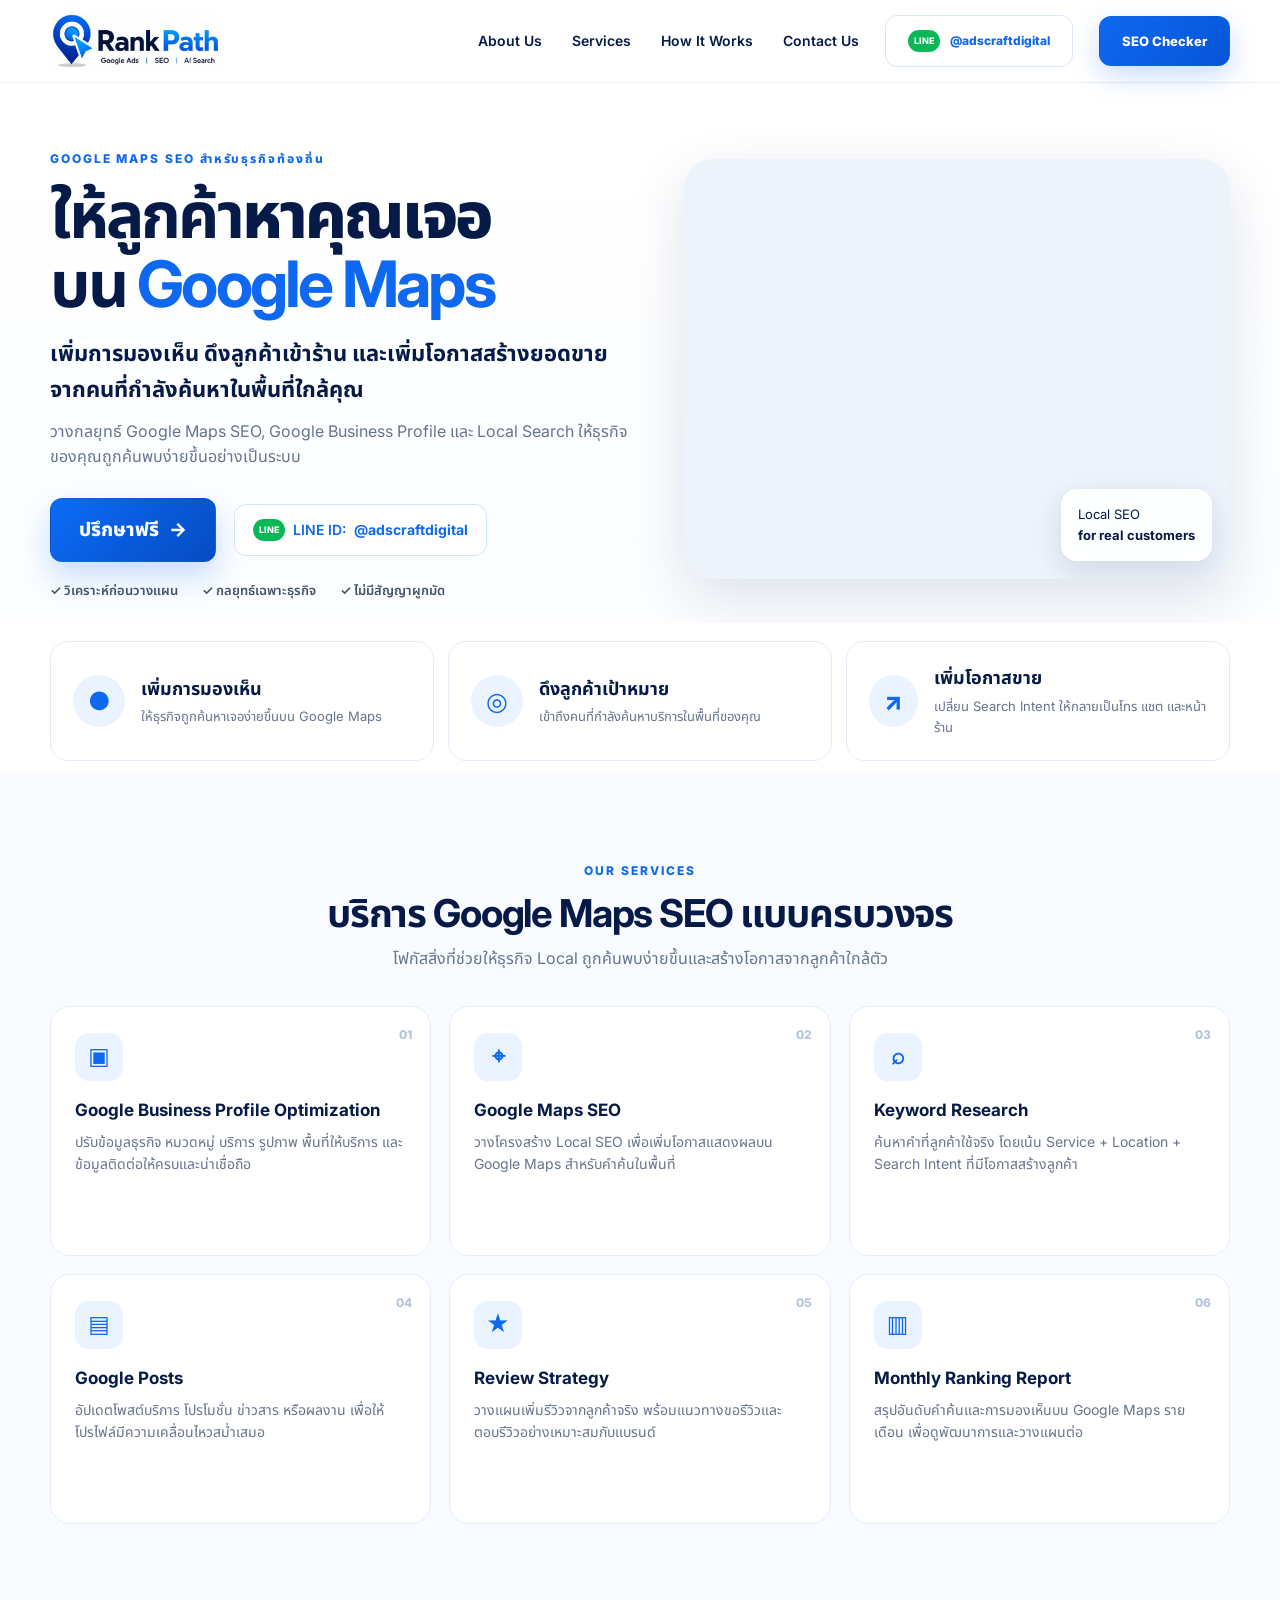
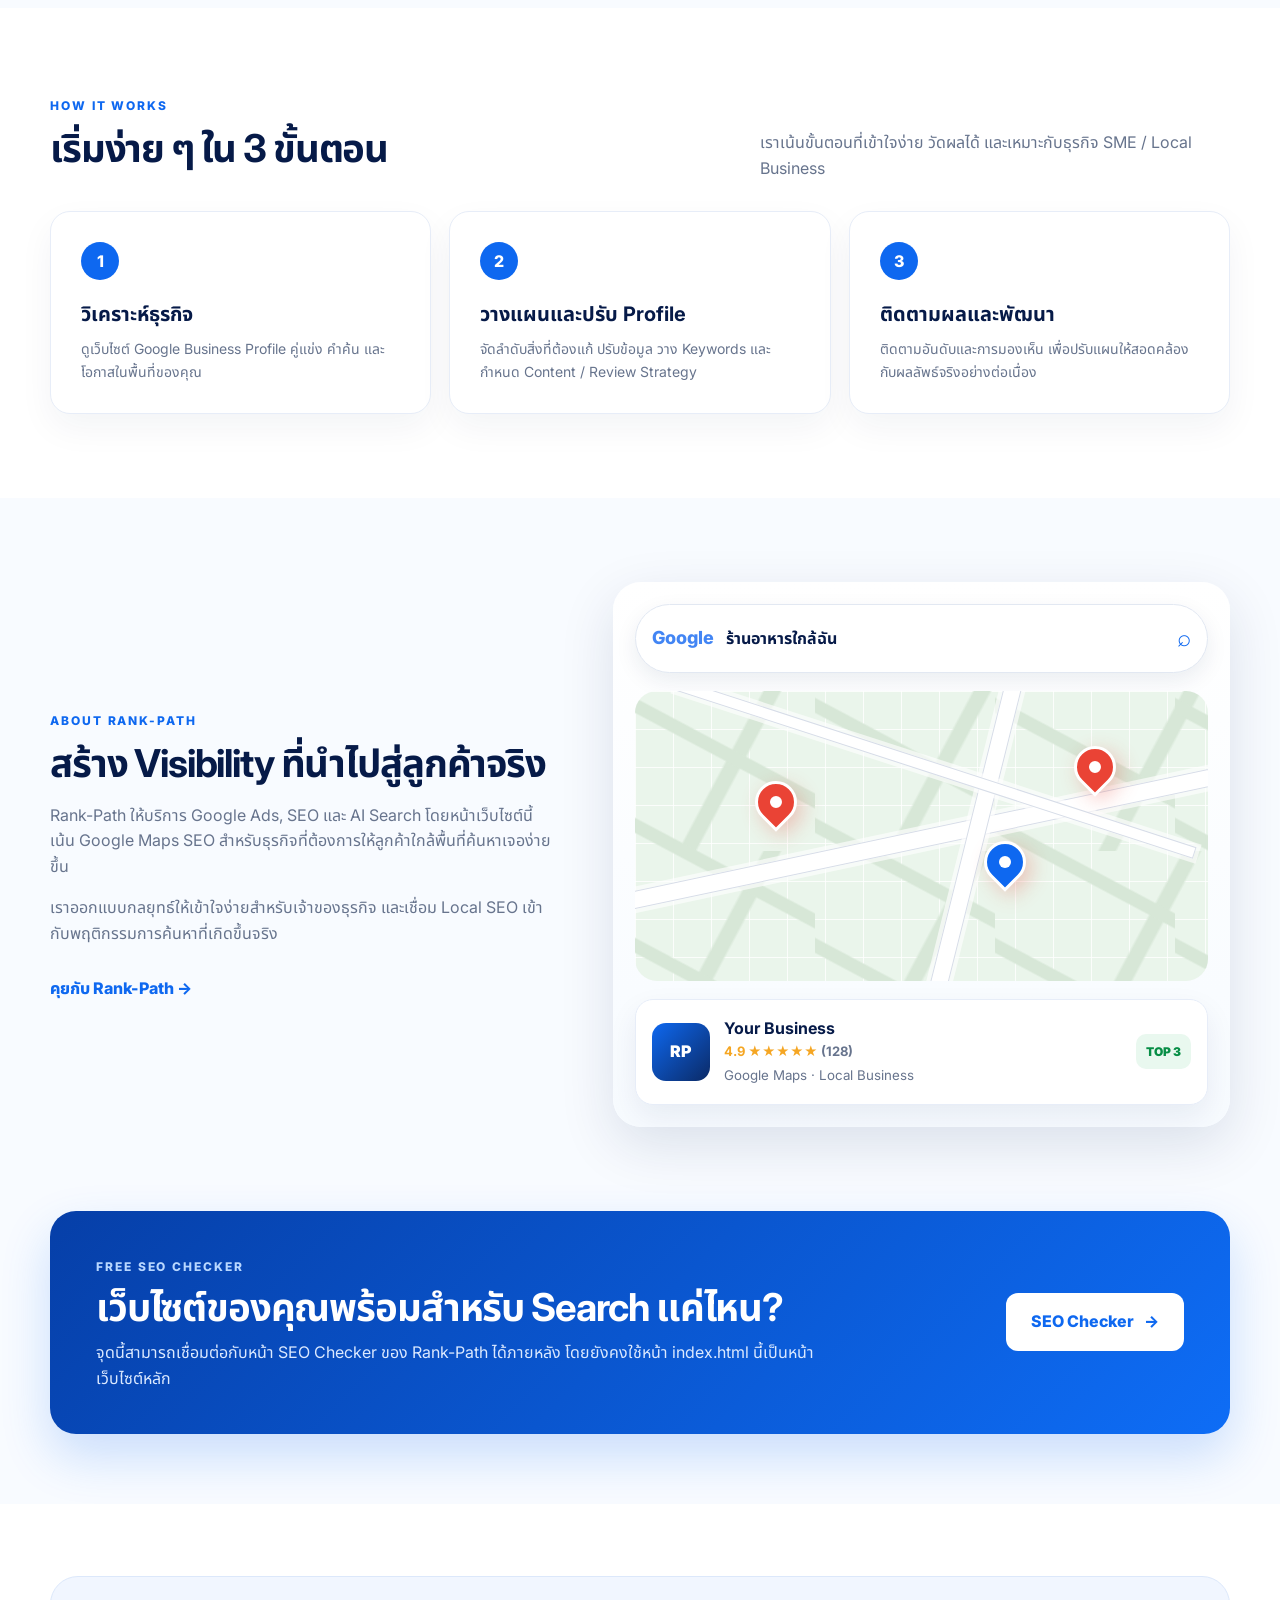
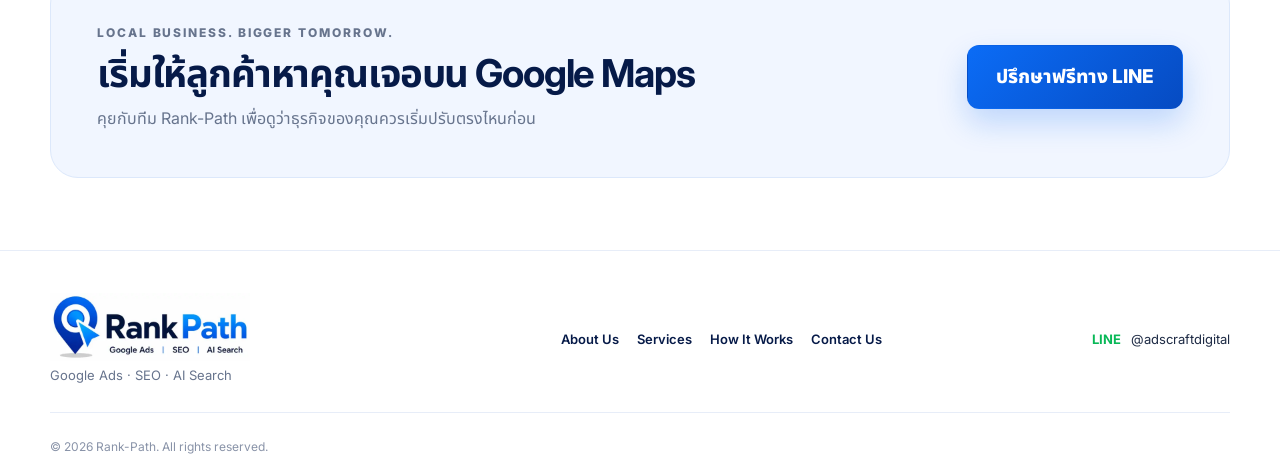
==== index.html @ 802b0464 "Complete Rank-Path GitHub Pages assets and responsive UI" ====
<!doctype html>
<html lang="th">
<head>
  <meta charset="utf-8" />
  <meta name="viewport" content="width=device-width, initial-scale=1" />
  <title>Google Maps SEO | Rank-Path</title>
  <meta name="description" content="Rank-Path ช่วยธุรกิจท้องถิ่นเพิ่มการมองเห็นบน Google Maps ด้วย Google Business Profile Optimization, Local SEO, Keyword Research, Google Posts, Review Strategy และ Monthly Ranking Report" />
  <meta name="theme-color" content="#0b2a66" />
  <meta property="og:title" content="Rank-Path | Google Maps SEO" />
  <meta property="og:description" content="ให้ลูกค้าหาคุณเจอบน Google Maps เพิ่มการมองเห็น ดึงลูกค้าเป้าหมาย และสร้างโอกาสเพิ่มยอดขาย" />
  <meta property="og:type" content="website" />
  <meta property="og:image" content="assets/hero-consultant.webp" />
  <link rel="icon" href="data:image/svg+xml,%3Csvg xmlns='http://www.w3.org/2000/svg' viewBox='0 0 100 100'%3E%3Ccircle cx='50' cy='50' r='45' fill='%230e68f0'/%3E%3Ccircle cx='50' cy='50' r='24' fill='white'/%3E%3Ccircle cx='50' cy='50' r='12' fill='%230e68f0'/%3E%3C/svg%3E" />
  <link rel="preconnect" href="https://fonts.googleapis.com">
  <link rel="preconnect" href="https://fonts.gstatic.com" crossorigin>
  <link href="https://fonts.googleapis.com/css2?family=Inter:wght@400;500;600;700;800&family=Noto+Sans+Thai:wght@400;500;600;700;800&display=swap" rel="stylesheet">
  <link rel="stylesheet" href="style.css" />

  <script type="application/ld+json">
  {
    "@context": "https://schema.org",
    "@type": "Organization",
    "name": "Rank-Path",
    "description": "Google Ads, SEO and AI Search services for local businesses",
    "sameAs": ["https://line.me/R/ti/p/@adscraftdigital"]
  }
  </script>
</head>
<body>
  <header class="site-header">
    <div class="container nav-wrap">
      <a class="brand" href="#top" aria-label="Rank-Path Home">
        <img src="assets/rankpath-logo.webp" alt="Rank-Path Google Ads SEO AI Search" />
      </a>

      <button class="menu-toggle" aria-label="เปิดเมนู" aria-expanded="false">
        <span></span><span></span><span></span>
      </button>

      <nav class="main-nav" aria-label="Main navigation">
        <a href="#about">About Us</a>
        <a href="#services">Services</a>
        <a href="#how-it-works">How It Works</a>
        <a href="https://line.me/R/ti/p/@adscraftdigital" target="_blank" rel="noopener">Contact Us</a>
      </nav>

      <a class="btn btn-outline header-line" href="https://line.me/R/ti/p/@adscraftdigital" target="_blank" rel="noopener">
        <span class="line-dot">LINE</span> @adscraftdigital
      </a>
      <a class="btn btn-primary header-checker" href="#seo-checker">SEO Checker</a>
    </div>
  </header>

  <main id="top">
    <section class="hero">
      <div class="container hero-grid">
        <div class="hero-copy">
          <p class="eyebrow">GOOGLE MAPS SEO สำหรับธุรกิจท้องถิ่น</p>
          <h1>ให้ลูกค้า<strong>หาคุณเจอ</strong><br>บน <span>Google Maps</span></h1>
          <p class="hero-lead">เพิ่มการมองเห็น ดึงลูกค้าเข้าร้าน และเพิ่มโอกาสสร้างยอดขายจากคนที่กำลังค้นหาในพื้นที่ใกล้คุณ</p>
          <p class="hero-sub">วางกลยุทธ์ Google Maps SEO, Google Business Profile และ Local Search ให้ธุรกิจของคุณถูกค้นพบง่ายขึ้นอย่างเป็นระบบ</p>

          <div class="hero-actions">
            <a class="btn btn-consult" href="https://line.me/R/ti/p/@adscraftdigital" target="_blank" rel="noopener">ปรึกษาฟรี <span>→</span></a>
            <a class="line-link" href="https://line.me/R/ti/p/@adscraftdigital" target="_blank" rel="noopener"><span class="line-icon">LINE</span> LINE ID: <strong>@adscraftdigital</strong></a>
          </div>

          <div class="trust-row">
            <span>✓ วิเคราะห์ก่อนวางแผน</span>
            <span>✓ กลยุทธ์เฉพาะธุรกิจ</span>
            <span>✓ ไม่มีสัญญาผูกมัด</span>
          </div>
        </div>

        <div class="hero-media">
          <img src="assets/hero-consultant.webp" alt="ที่ปรึกษา Rank-Path กับตัวอย่าง Google Maps สำหรับธุรกิจท้องถิ่น" />
          <div class="media-badge">Local SEO<br><strong>for real customers</strong></div>
        </div>
      </div>
    </section>

    <section class="benefits" aria-label="Benefits">
      <div class="container benefit-grid">
        <article><div class="benefit-icon">●</div><div><h3>เพิ่มการมองเห็น</h3><p>ให้ธุรกิจถูกค้นหาเจอง่ายขึ้นบน Google Maps</p></div></article>
        <article><div class="benefit-icon">◎</div><div><h3>ดึงลูกค้าเป้าหมาย</h3><p>เข้าถึงคนที่กำลังค้นหาบริการในพื้นที่ของคุณ</p></div></article>
        <article><div class="benefit-icon">↗</div><div><h3>เพิ่มโอกาสขาย</h3><p>เปลี่ยน Search Intent ให้กลายเป็นโทร แชต และหน้าร้าน</p></div></article>
      </div>
    </section>

    <section id="services" class="section services-section">
      <div class="container">
        <div class="section-head centered">
          <span class="kicker">OUR SERVICES</span>
          <h2>บริการ Google Maps SEO แบบครบวงจร</h2>
          <p>โฟกัสสิ่งที่ช่วยให้ธุรกิจ Local ถูกค้นพบง่ายขึ้นและสร้างโอกาสจากลูกค้าใกล้ตัว</p>
        </div>

        <div class="service-grid">
          <article class="service-card"><div class="service-number">01</div><div class="service-icon">▣</div><h3>Google Business Profile Optimization</h3><p>ปรับข้อมูลธุรกิจ หมวดหมู่ บริการ รูปภาพ พื้นที่ให้บริการ และข้อมูลติดต่อให้ครบและน่าเชื่อถือ</p></article>
          <article class="service-card"><div class="service-number">02</div><div class="service-icon">⌖</div><h3>Google Maps SEO</h3><p>วางโครงสร้าง Local SEO เพื่อเพิ่มโอกาสแสดงผลบน Google Maps สำหรับคำค้นในพื้นที่</p></article>
          <article class="service-card"><div class="service-number">03</div><div class="service-icon">⌕</div><h3>Keyword Research</h3><p>ค้นหาคำที่ลูกค้าใช้จริง โดยเน้น Service + Location + Search Intent ที่มีโอกาสสร้างลูกค้า</p></article>
          <article class="service-card"><div class="service-number">04</div><div class="service-icon">▤</div><h3>Google Posts</h3><p>อัปเดตโพสต์บริการ โปรโมชั่น ข่าวสาร หรือผลงาน เพื่อให้โปรไฟล์มีความเคลื่อนไหวสม่ำเสมอ</p></article>
          <article class="service-card"><div class="service-number">05</div><div class="service-icon">★</div><h3>Review Strategy</h3><p>วางแผนเพิ่มรีวิวจากลูกค้าจริง พร้อมแนวทางขอรีวิวและตอบรีวิวอย่างเหมาะสมกับแบรนด์</p></article>
          <article class="service-card"><div class="service-number">06</div><div class="service-icon">▥</div><h3>Monthly Ranking Report</h3><p>สรุปอันดับคำค้นและการมองเห็นบน Google Maps รายเดือน เพื่อดูพัฒนาการและวางแผนต่อ</p></article>
        </div>
      </div>
    </section>

    <section id="how-it-works" class="section process-section">
      <div class="container">
        <div class="section-head split-head">
          <div><span class="kicker">HOW IT WORKS</span><h2>เริ่มง่าย ๆ ใน 3 ขั้นตอน</h2></div>
          <p>เราเน้นขั้นตอนที่เข้าใจง่าย วัดผลได้ และเหมาะกับธุรกิจ SME / Local Business</p>
        </div>

        <div class="process-grid">
          <article class="step-card"><span class="step-no">1</span><h3>วิเคราะห์ธุรกิจ</h3><p>ดูเว็บไซต์ Google Business Profile คู่แข่ง คำค้น และโอกาสในพื้นที่ของคุณ</p></article>
          <article class="step-card"><span class="step-no">2</span><h3>วางแผนและปรับ Profile</h3><p>จัดลำดับสิ่งที่ต้องแก้ ปรับข้อมูล วาง Keywords และกำหนด Content / Review Strategy</p></article>
          <article class="step-card"><span class="step-no">3</span><h3>ติดตามผลและพัฒนา</h3><p>ติดตามอันดับและการมองเห็น เพื่อปรับแผนให้สอดคล้องกับผลลัพธ์จริงอย่างต่อเนื่อง</p></article>
        </div>
      </div>
    </section>

    <section id="about" class="section about-section">
      <div class="container about-grid">
        <div class="about-copy">
          <span class="kicker">ABOUT RANK-PATH</span>
          <h2>สร้าง Visibility ที่นำไปสู่ลูกค้าจริง</h2>
          <p>Rank-Path ให้บริการ Google Ads, SEO และ AI Search โดยหน้าเว็บไซต์นี้เน้น Google Maps SEO สำหรับธุรกิจที่ต้องการให้ลูกค้าใกล้พื้นที่ค้นหาเจอง่ายขึ้น</p>
          <p>เราออกแบบกลยุทธ์ให้เข้าใจง่ายสำหรับเจ้าของธุรกิจ และเชื่อม Local SEO เข้ากับพฤติกรรมการค้นหาที่เกิดขึ้นจริง</p>
          <a class="text-link" href="https://line.me/R/ti/p/@adscraftdigital" target="_blank" rel="noopener">คุยกับ Rank-Path →</a>
        </div>
        <div class="map-card" role="img" aria-label="ตัวอย่าง Local Search และ Google Maps Ranking">
          <div class="map-search">
            <span class="google-mark">Google</span>
            <span class="search-query">ร้านอาหารใกล้ฉัน</span>
            <span class="search-icon">⌕</span>
          </div>
          <div class="map-canvas">
            <span class="road road-a"></span><span class="road road-b"></span><span class="road road-c"></span>
            <span class="pin pin-1">1</span><span class="pin pin-2">2</span><span class="pin pin-3">3</span>
          </div>
          <div class="local-result">
            <div class="result-thumb">RP</div>
            <div><strong>Your Business</strong><div class="rating">4.9 ★★★★★ <span>(128)</span></div><small>Google Maps · Local Business</small></div>
            <div class="rank-badge">TOP 3</div>
          </div>
        </div>
      </div>
    </section>

    <section id="seo-checker" class="checker-section">
      <div class="container checker-card">
        <div>
          <span class="kicker light">FREE SEO CHECKER</span>
          <h2>เว็บไซต์ของคุณพร้อมสำหรับ Search แค่ไหน?</h2>
          <p>จุดนี้สามารถเชื่อมต่อกับหน้า SEO Checker ของ Rank-Path ได้ภายหลัง โดยยังคงใช้หน้า index.html นี้เป็นหน้าเว็บไซต์หลัก</p>
        </div>
        <a class="btn btn-white" href="#top">SEO Checker <span>→</span></a>
      </div>
    </section>

    <section class="final-cta">
      <div class="container final-cta-inner">
        <div><p class="eyebrow">LOCAL BUSINESS. BIGGER TOMORROW.</p><h2>เริ่มให้ลูกค้าหาคุณเจอบน Google Maps</h2><p>คุยกับทีม Rank-Path เพื่อดูว่าธุรกิจของคุณควรเริ่มปรับตรงไหนก่อน</p></div>
        <a class="btn btn-consult" href="https://line.me/R/ti/p/@adscraftdigital" target="_blank" rel="noopener">ปรึกษาฟรีทาง LINE</a>
      </div>
    </section>
  </main>

  <footer class="site-footer">
    <div class="container footer-grid">
      <div class="footer-brand"><img src="assets/rankpath-logo.webp" alt="Rank-Path" /><p>Google Ads · SEO · AI Search</p></div>
      <div class="footer-links"><a href="#about">About Us</a><a href="#services">Services</a><a href="#how-it-works">How It Works</a><a href="https://line.me/R/ti/p/@adscraftdigital" target="_blank" rel="noopener">Contact Us</a></div>
      <div class="footer-contact"><strong>LINE</strong><a href="https://line.me/R/ti/p/@adscraftdigital" target="_blank" rel="noopener">@adscraftdigital</a></div>
    </div>
    <div class="container copyright">© <span id="year"></span> Rank-Path. All rights reserved.</div>
  </footer>

  <script src="script.js"></script>
</body>
</html>
---- style.css ----
:root{
  --navy:#061a48;
  --navy-2:#0b2a66;
  --blue:#0e68f0;
  --blue-2:#1b8cff;
  --soft:#f4f8ff;
  --line:#e7edf8;
  --text:#1d2a44;
  --muted:#67748d;
  --green:#08b857;
  --white:#fff;
  --shadow:0 18px 55px rgba(12,34,80,.12);
  --radius:24px;
}
*{box-sizing:border-box}
html{scroll-behavior:smooth}
body{margin:0;font-family:"Inter","Noto Sans Thai",system-ui,-apple-system,BlinkMacSystemFont,"Segoe UI",sans-serif;color:var(--text);background:#fff;line-height:1.6}
a{color:inherit;text-decoration:none}
img{display:block;max-width:100%}
button,input,textarea{font:inherit}
.container{width:min(1180px,calc(100% - 40px));margin:auto}

.site-header{position:sticky;top:0;z-index:100;background:rgba(255,255,255,.96);backdrop-filter:blur(18px);border-bottom:1px solid rgba(6,26,72,.07)}
.nav-wrap{height:82px;display:flex;align-items:center;gap:26px}
.brand{width:245px;flex:0 0 auto}
.brand img{width:100%;height:58px;object-fit:contain;object-position:left center}
.main-nav{display:flex;gap:30px;margin-left:auto;align-items:center;font-size:14px;font-weight:600;color:var(--navy)}
.main-nav a{position:relative;padding:8px 0}
.main-nav a:after{content:"";position:absolute;left:0;right:100%;bottom:0;height:2px;background:var(--blue);transition:.2s}
.main-nav a:hover:after{right:0}
.header-line{font-size:12px;padding:11px 14px;white-space:nowrap}
.header-checker{font-size:13px;white-space:nowrap}
.line-dot,.line-icon{display:inline-flex;align-items:center;justify-content:center;background:var(--green);color:#fff;border-radius:999px;font-size:9px;font-weight:800;padding:4px 6px}
.menu-toggle{display:none;border:0;background:transparent;padding:8px;cursor:pointer}
.menu-toggle span{display:block;width:24px;height:2px;background:var(--navy);margin:5px}

.btn{display:inline-flex;align-items:center;justify-content:center;gap:10px;border-radius:12px;padding:14px 22px;font-weight:800;transition:.2s;border:1px solid transparent}
.btn:hover{transform:translateY(-1px)}
.btn-primary{color:#fff;background:linear-gradient(135deg,var(--blue),#0755d8);box-shadow:0 10px 28px rgba(14,104,240,.22)}
.btn-outline{color:var(--blue);background:#fff;border-color:#d9e5fb}
.btn-consult{color:#fff;background:linear-gradient(135deg,#0b6cf6,#064bc2);padding:16px 28px;font-size:19px;box-shadow:0 14px 30px rgba(14,104,240,.22)}
.btn-white{background:#fff;color:var(--blue);padding:15px 24px}

.hero{padding:54px 0 22px;background:linear-gradient(180deg,#fff 0%,#fbfdff 100%);overflow:hidden}
.hero-grid{display:grid;grid-template-columns:1.03fr .97fr;align-items:center;gap:54px}
.eyebrow,.kicker{font-size:12px;letter-spacing:.16em;font-weight:800;color:var(--blue);text-transform:uppercase}
.hero-copy h1{margin:10px 0 18px;color:var(--navy);font-size:clamp(44px,5vw,72px);line-height:1.08;letter-spacing:-.045em}
.hero-copy h1 strong{color:var(--navy);font-weight:800}.hero-copy h1 span{color:var(--blue)}
.hero-lead{font-size:22px;font-weight:700;color:var(--navy);max-width:650px;margin:0 0 12px}
.hero-sub{font-size:16px;color:var(--muted);max-width:680px;margin:0}
.hero-actions{display:flex;align-items:center;gap:18px;flex-wrap:wrap;margin-top:28px}
.line-link{display:inline-flex;align-items:center;gap:8px;border:1px solid #d5e3fb;background:#fff;padding:14px 18px;border-radius:12px;color:var(--blue);font-size:14px;font-weight:600}
.trust-row{display:flex;gap:24px;flex-wrap:wrap;margin-top:18px;font-size:13px;font-weight:600;color:#44516a}
.trust-row span:before{color:var(--blue)}
.hero-media{position:relative;border-radius:30px;overflow:hidden;box-shadow:var(--shadow);min-height:420px;background:#edf3fb}
.hero-media img{width:100%;height:100%;min-height:420px;object-fit:cover}
.media-badge{position:absolute;right:18px;bottom:18px;background:rgba(255,255,255,.94);backdrop-filter:blur(10px);border:1px solid rgba(255,255,255,.8);padding:14px 16px;border-radius:16px;color:var(--navy);font-size:13px;box-shadow:0 10px 30px rgba(6,26,72,.12)}

.benefits{padding:18px 0 12px}.benefit-grid{display:grid;grid-template-columns:repeat(3,1fr);gap:14px}.benefit-grid article{display:flex;align-items:center;gap:16px;padding:22px;border:1px solid var(--line);border-radius:18px;background:#fff}.benefit-icon{width:52px;height:52px;display:grid;place-items:center;border-radius:50%;background:#eaf3ff;color:var(--blue);font-size:25px;font-weight:800}.benefit-grid h3{margin:0;color:var(--navy);font-size:18px}.benefit-grid p{margin:3px 0 0;color:var(--muted);font-size:13px}

.section{padding:84px 0}.services-section{background:#f8fbff}.section-head{margin-bottom:34px}.section-head.centered{text-align:center;max-width:760px;margin-left:auto;margin-right:auto}.section-head h2,.split-head h2,.about-copy h2,.checker-card h2,.final-cta h2{margin:8px 0 10px;color:var(--navy);font-size:clamp(30px,3vw,44px);line-height:1.2;letter-spacing:-.03em}.section-head p,.split-head p{color:var(--muted);margin:0}.service-grid{display:grid;grid-template-columns:repeat(3,1fr);gap:18px}.service-card{position:relative;padding:26px 24px 24px;border:1px solid var(--line);background:#fff;border-radius:20px;transition:.2s;min-height:250px}.service-card:hover{transform:translateY(-4px);box-shadow:0 16px 38px rgba(8,34,79,.08)}.service-number{position:absolute;top:18px;right:18px;color:#b6c5de;font-size:12px;font-weight:800}.service-icon{width:48px;height:48px;display:grid;place-items:center;border-radius:14px;background:#eaf3ff;color:var(--blue);font-size:23px;font-weight:800}.service-card h3{margin:18px 0 10px;color:var(--navy);font-size:17px;line-height:1.3}.service-card p{margin:0;color:var(--muted);font-size:14px}

.process-section{background:#fff}.split-head{display:flex;justify-content:space-between;align-items:end;gap:50px;margin-bottom:30px}.split-head p{max-width:470px}.process-grid{display:grid;grid-template-columns:repeat(3,1fr);gap:18px}.step-card{padding:30px;border-radius:20px;border:1px solid var(--line);background:#fff;box-shadow:0 14px 35px rgba(8,34,79,.05)}.step-no{display:grid;place-items:center;width:38px;height:38px;border-radius:50%;background:var(--blue);color:#fff;font-weight:800}.step-card h3{font-size:20px;color:var(--navy);margin:18px 0 8px}.step-card p{color:var(--muted);margin:0;font-size:14px}

.about-section{background:#f8fbff}.about-grid{display:grid;grid-template-columns:.9fr 1.1fr;gap:58px;align-items:center}.about-copy p{color:var(--muted)}.text-link{display:inline-block;margin-top:14px;color:var(--blue);font-weight:800}.map-card{border-radius:28px;overflow:hidden;box-shadow:var(--shadow);background:#fff}.map-card img{width:100%;height:520px;object-fit:cover;object-position:center}

.checker-section{padding:0 0 70px;background:#f8fbff}.checker-card{display:flex;align-items:center;justify-content:space-between;gap:30px;padding:42px 46px;border-radius:26px;background:linear-gradient(135deg,#063fa8,#0e6df6);color:#fff;box-shadow:0 22px 50px rgba(14,104,240,.2)}.checker-card h2{color:#fff;margin-top:6px}.checker-card p{margin:0;color:#dbe9ff;max-width:760px}.kicker.light{color:#b8d7ff}
.final-cta{padding:72px 0;background:#fff}.final-cta-inner{display:flex;align-items:center;justify-content:space-between;gap:40px;padding:46px;border-radius:28px;background:#f1f6ff;border:1px solid #dce8fb}.final-cta-inner p{margin:0;color:var(--muted)}

.site-footer{padding:42px 0 20px;border-top:1px solid var(--line);background:#fff}.footer-grid{display:grid;grid-template-columns:1.2fr 1fr .6fr;gap:40px;align-items:center}.footer-brand img{width:210px;height:68px;object-fit:contain;object-position:left center}.footer-brand p{margin:4px 0 0;color:var(--muted);font-size:13px}.footer-links{display:flex;gap:18px;flex-wrap:wrap;font-size:13px;font-weight:600;color:var(--navy)}.footer-contact{display:flex;gap:10px;align-items:center;justify-self:end;font-size:13px}.footer-contact strong{color:var(--green)}.copyright{padding-top:24px;margin-top:26px;border-top:1px solid var(--line);font-size:12px;color:#8993a8}

@media (max-width:1050px){
  .main-nav{gap:18px}.header-line{display:none}.hero-grid{grid-template-columns:1fr 1fr;gap:30px}.hero-copy h1{font-size:52px}.service-grid{grid-template-columns:repeat(2,1fr)}
}
@media (max-width:820px){
  .nav-wrap{height:74px}.brand{width:200px}.header-checker{margin-left:auto}.menu-toggle{display:block;order:4}.main-nav{position:absolute;top:74px;left:0;right:0;background:#fff;border-top:1px solid var(--line);border-bottom:1px solid var(--line);padding:18px 20px;display:none;flex-direction:column;align-items:flex-start;gap:12px}.main-nav.open{display:flex}.hero{padding-top:34px}.hero-grid{grid-template-columns:1fr}.hero-media{order:-1;min-height:360px}.hero-media img{min-height:360px}.hero-copy h1{font-size:48px}.benefit-grid,.process-grid{grid-template-columns:1fr}.about-grid{grid-template-columns:1fr}.map-card img{height:440px}.split-head,.checker-card,.final-cta-inner{flex-direction:column;align-items:flex-start}.footer-grid{grid-template-columns:1fr}.footer-contact{justify-self:start}
}
@media (max-width:560px){
  .container{width:min(100% - 28px,1180px)}.brand{width:170px}.header-checker{display:none}.hero-copy h1{font-size:40px}.hero-lead{font-size:19px}.hero-actions{align-items:stretch}.hero-actions .btn,.line-link{width:100%}.trust-row{gap:10px;flex-direction:column}.hero-media{min-height:300px;border-radius:20px}.hero-media img{min-height:300px}.benefit-grid article{padding:18px}.service-grid{grid-template-columns:1fr}.section{padding:64px 0}.service-card{min-height:auto}.map-card img{height:380px}.checker-card,.final-cta-inner{padding:30px 24px}.footer-links{flex-direction:column;gap:8px}
}

/* CSS-built Google Maps preview to avoid external image dependencies */
.map-card{min-height:520px;padding:22px;display:flex;flex-direction:column;gap:18px;background:linear-gradient(180deg,#fff 0%,#f7fbff 100%)}
.map-search{display:flex;align-items:center;gap:12px;padding:14px 16px;border:1px solid #e2e8f2;border-radius:999px;background:#fff;box-shadow:0 8px 22px rgba(8,34,79,.08)}
.google-mark{font-size:18px;font-weight:800;color:#4285f4}.search-query{flex:1;color:var(--navy);font-weight:700}.search-icon{color:var(--blue);font-size:24px}
.map-canvas{position:relative;flex:1;min-height:290px;border-radius:22px;overflow:hidden;background-color:#eaf5eb;background-image:linear-gradient(28deg,transparent 45%,#d7e7d7 46%,#d7e7d7 52%,transparent 53%),linear-gradient(118deg,transparent 43%,#d7e7d7 44%,#d7e7d7 49%,transparent 50%),linear-gradient(90deg,rgba(255,255,255,.8) 1px,transparent 1px),linear-gradient(rgba(255,255,255,.8) 1px,transparent 1px);background-size:180px 120px,210px 160px,38px 38px,38px 38px}
.road{position:absolute;background:#fff;border:1px solid #d7dde8;box-shadow:0 0 0 4px rgba(255,255,255,.65)}.road-a{width:130%;height:18px;left:-15%;top:48%;transform:rotate(-12deg)}.road-b{width:18px;height:130%;left:58%;top:-15%;transform:rotate(14deg)}.road-c{width:95%;height:12px;left:5%;top:25%;transform:rotate(18deg)}
.pin{position:absolute;width:42px;height:42px;border-radius:50% 50% 50% 0;transform:rotate(-45deg);display:grid;place-items:center;background:#ea4335;color:#fff;font-weight:800;box-shadow:0 8px 20px rgba(234,67,53,.28);border:3px solid #fff}.pin::after{content:"";width:12px;height:12px;border-radius:50%;background:#fff;position:absolute}.pin{font-size:0}.pin-1{left:21%;top:31%}.pin-2{left:61%;top:52%;background:#0e68f0}.pin-3{right:16%;top:19%}
.local-result{display:grid;grid-template-columns:58px 1fr auto;align-items:center;gap:14px;padding:16px;border:1px solid var(--line);border-radius:18px;background:#fff;box-shadow:0 12px 30px rgba(8,34,79,.07)}.result-thumb{width:58px;height:58px;border-radius:14px;display:grid;place-items:center;background:linear-gradient(135deg,var(--blue),var(--navy-2));color:#fff;font-weight:900}.local-result strong{color:var(--navy)}.rating{font-size:13px;color:#f5a623;font-weight:700}.rating span,.local-result small{color:var(--muted)}.rank-badge{padding:8px 10px;border-radius:10px;background:#e9f8ef;color:#078e46;font-size:12px;font-weight:900}
@media (max-width:820px){.map-card{min-height:440px}.map-canvas{min-height:240px}}
@media (max-width:560px){.map-card{min-height:390px;padding:16px}.map-canvas{min-height:210px}.rank-badge{display:none}.local-result{grid-template-columns:52px 1fr}}
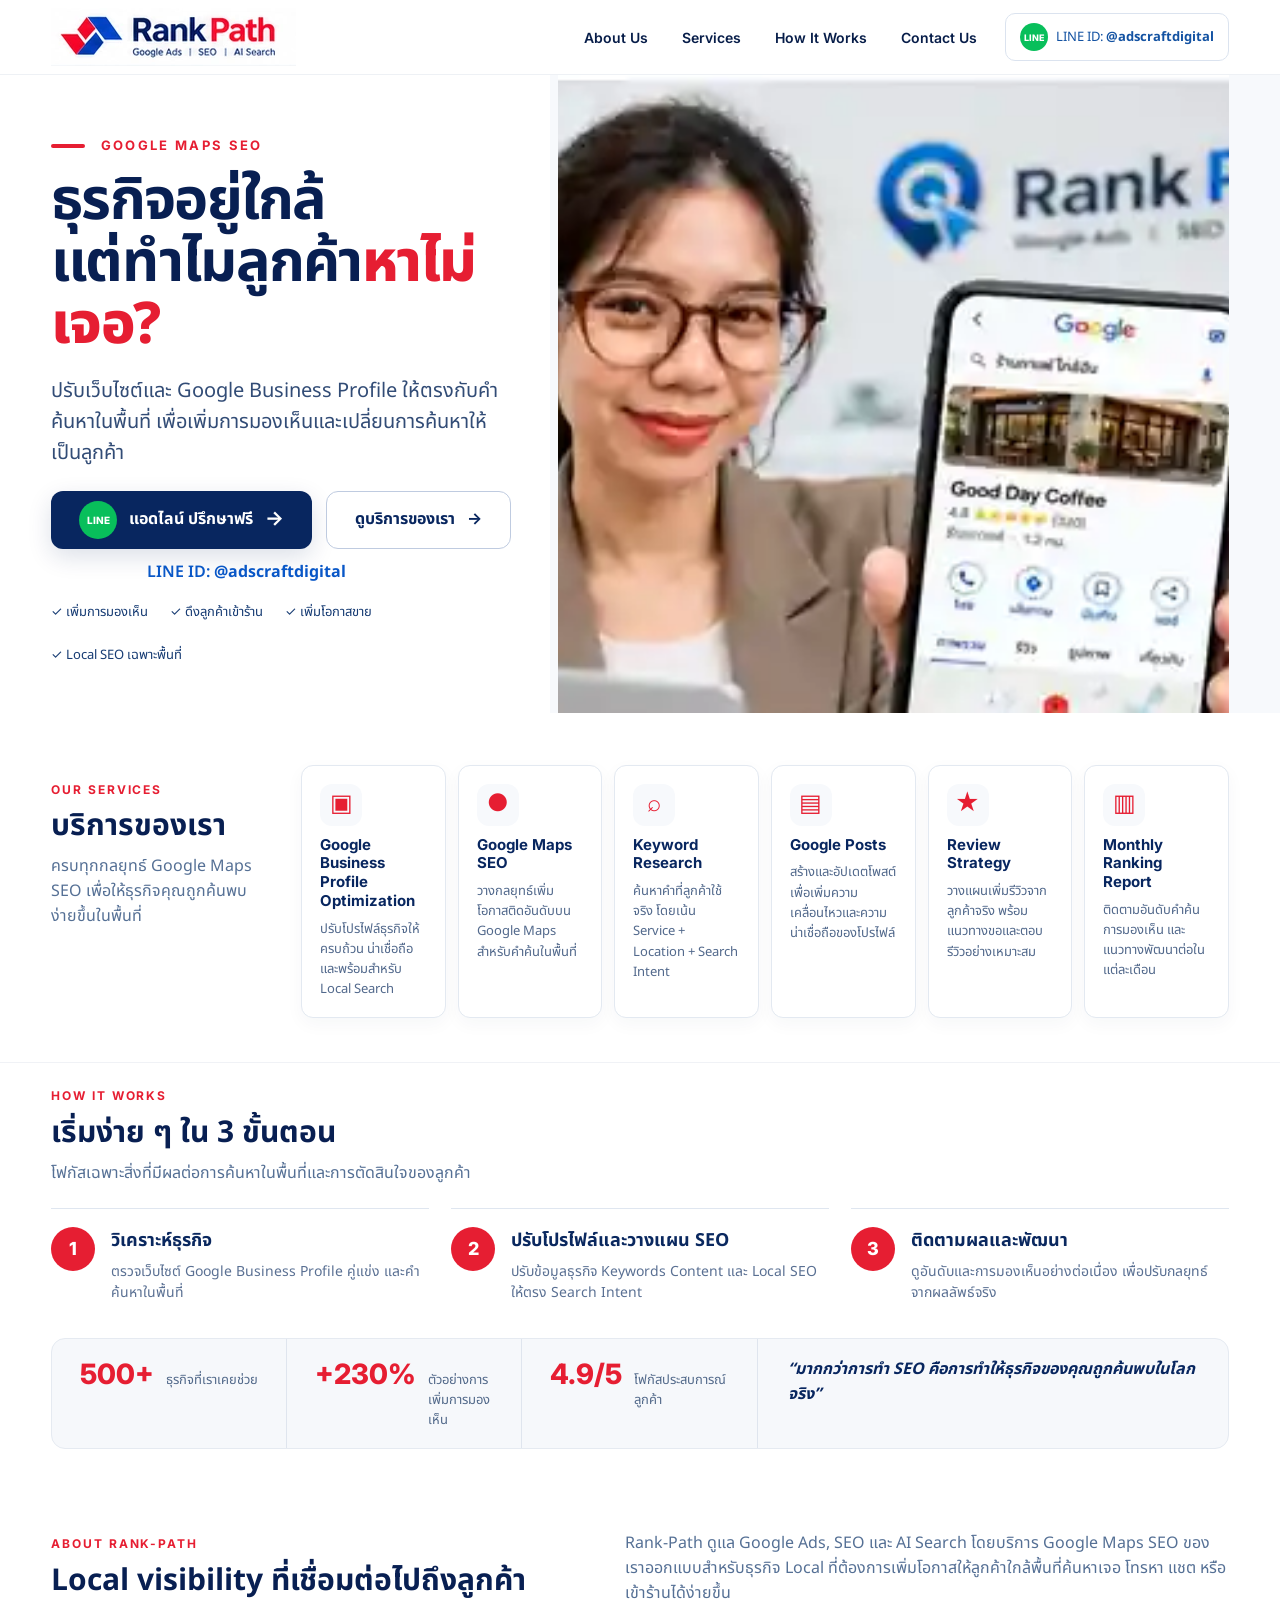
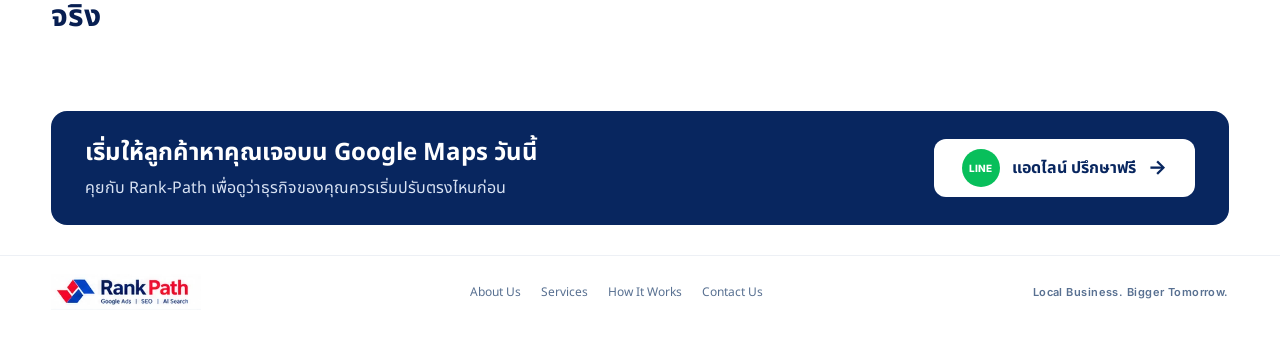
==== commit a927a567: "Update Rank-Path Google Maps SEO design and LINE CTA" ====
--- a/index.html
+++ b/index.html
@@ -1,182 +1,55 @@
 <!doctype html>
 <html lang="th">
 <head>
-  <meta charset="utf-8" />
-  <meta name="viewport" content="width=device-width, initial-scale=1" />
+  <meta charset="utf-8">
+  <meta name="viewport" content="width=device-width, initial-scale=1">
   <title>Google Maps SEO | Rank-Path</title>
-  <meta name="description" content="Rank-Path ช่วยธุรกิจท้องถิ่นเพิ่มการมองเห็นบน Google Maps ด้วย Google Business Profile Optimization, Local SEO, Keyword Research, Google Posts, Review Strategy และ Monthly Ranking Report" />
-  <meta name="theme-color" content="#0b2a66" />
-  <meta property="og:title" content="Rank-Path | Google Maps SEO" />
-  <meta property="og:description" content="ให้ลูกค้าหาคุณเจอบน Google Maps เพิ่มการมองเห็น ดึงลูกค้าเป้าหมาย และสร้างโอกาสเพิ่มยอดขาย" />
-  <meta property="og:type" content="website" />
-  <meta property="og:image" content="assets/hero-consultant.webp" />
-  <link rel="icon" href="data:image/svg+xml,%3Csvg xmlns='http://www.w3.org/2000/svg' viewBox='0 0 100 100'%3E%3Ccircle cx='50' cy='50' r='45' fill='%230e68f0'/%3E%3Ccircle cx='50' cy='50' r='24' fill='white'/%3E%3Ccircle cx='50' cy='50' r='12' fill='%230e68f0'/%3E%3C/svg%3E" />
+  <meta name="description" content="ธุรกิจอยู่ใกล้ แต่ทำไมลูกค้าหาไม่เจอ? Rank-Path ช่วยปรับเว็บไซต์และ Google Business Profile ให้ตรงกับคำค้นหาในพื้นที่ เพื่อเพิ่มการมองเห็นและเปลี่ยนการค้นหาให้เป็นลูกค้า">
+  <meta name="theme-color" content="#08265f">
+  <meta property="og:title" content="Rank-Path | Google Maps SEO">
+  <meta property="og:description" content="ปรับเว็บไซต์และ Google Business Profile ให้ตรงกับคำค้นหาในพื้นที่ เพื่อเพิ่มการมองเห็นและเปลี่ยนการค้นหาให้เป็นลูกค้า">
+  <meta property="og:type" content="website">
+  <meta property="og:image" content="assets/hero-vicky.webp">
+  <link rel="icon" type="image/webp" href="assets/site-icon.webp">
   <link rel="preconnect" href="https://fonts.googleapis.com">
   <link rel="preconnect" href="https://fonts.gstatic.com" crossorigin>
   <link href="https://fonts.googleapis.com/css2?family=Inter:wght@400;500;600;700;800&family=Noto+Sans+Thai:wght@400;500;600;700;800&display=swap" rel="stylesheet">
-  <link rel="stylesheet" href="style.css" />
-
-  <script type="application/ld+json">
-  {
-    "@context": "https://schema.org",
-    "@type": "Organization",
-    "name": "Rank-Path",
-    "description": "Google Ads, SEO and AI Search services for local businesses",
-    "sameAs": ["https://line.me/R/ti/p/@adscraftdigital"]
-  }
-  </script>
+  <link rel="stylesheet" href="style.css">
 </head>
 <body>
-  <header class="site-header">
-    <div class="container nav-wrap">
-      <a class="brand" href="#top" aria-label="Rank-Path Home">
-        <img src="assets/rankpath-logo.webp" alt="Rank-Path Google Ads SEO AI Search" />
-      </a>
-
-      <button class="menu-toggle" aria-label="เปิดเมนู" aria-expanded="false">
-        <span></span><span></span><span></span>
-      </button>
-
-      <nav class="main-nav" aria-label="Main navigation">
-        <a href="#about">About Us</a>
-        <a href="#services">Services</a>
-        <a href="#how-it-works">How It Works</a>
-        <a href="https://line.me/R/ti/p/@adscraftdigital" target="_blank" rel="noopener">Contact Us</a>
-      </nav>
-
-      <a class="btn btn-outline header-line" href="https://line.me/R/ti/p/@adscraftdigital" target="_blank" rel="noopener">
-        <span class="line-dot">LINE</span> @adscraftdigital
-      </a>
-      <a class="btn btn-primary header-checker" href="#seo-checker">SEO Checker</a>
-    </div>
-  </header>
-
-  <main id="top">
-    <section class="hero">
-      <div class="container hero-grid">
-        <div class="hero-copy">
-          <p class="eyebrow">GOOGLE MAPS SEO สำหรับธุรกิจท้องถิ่น</p>
-          <h1>ให้ลูกค้า<strong>หาคุณเจอ</strong><br>บน <span>Google Maps</span></h1>
-          <p class="hero-lead">เพิ่มการมองเห็น ดึงลูกค้าเข้าร้าน และเพิ่มโอกาสสร้างยอดขายจากคนที่กำลังค้นหาในพื้นที่ใกล้คุณ</p>
-          <p class="hero-sub">วางกลยุทธ์ Google Maps SEO, Google Business Profile และ Local Search ให้ธุรกิจของคุณถูกค้นพบง่ายขึ้นอย่างเป็นระบบ</p>
-
-          <div class="hero-actions">
-            <a class="btn btn-consult" href="https://line.me/R/ti/p/@adscraftdigital" target="_blank" rel="noopener">ปรึกษาฟรี <span>→</span></a>
-            <a class="line-link" href="https://line.me/R/ti/p/@adscraftdigital" target="_blank" rel="noopener"><span class="line-icon">LINE</span> LINE ID: <strong>@adscraftdigital</strong></a>
-          </div>
-
-          <div class="trust-row">
-            <span>✓ วิเคราะห์ก่อนวางแผน</span>
-            <span>✓ กลยุทธ์เฉพาะธุรกิจ</span>
-            <span>✓ ไม่มีสัญญาผูกมัด</span>
-          </div>
-        </div>
-
-        <div class="hero-media">
-          <img src="assets/hero-consultant.webp" alt="ที่ปรึกษา Rank-Path กับตัวอย่าง Google Maps สำหรับธุรกิจท้องถิ่น" />
-          <div class="media-badge">Local SEO<br><strong>for real customers</strong></div>
-        </div>
-      </div>
-    </section>
-
-    <section class="benefits" aria-label="Benefits">
-      <div class="container benefit-grid">
-        <article><div class="benefit-icon">●</div><div><h3>เพิ่มการมองเห็น</h3><p>ให้ธุรกิจถูกค้นหาเจอง่ายขึ้นบน Google Maps</p></div></article>
-        <article><div class="benefit-icon">◎</div><div><h3>ดึงลูกค้าเป้าหมาย</h3><p>เข้าถึงคนที่กำลังค้นหาบริการในพื้นที่ของคุณ</p></div></article>
-        <article><div class="benefit-icon">↗</div><div><h3>เพิ่มโอกาสขาย</h3><p>เปลี่ยน Search Intent ให้กลายเป็นโทร แชต และหน้าร้าน</p></div></article>
-      </div>
-    </section>
-
-    <section id="services" class="section services-section">
-      <div class="container">
-        <div class="section-head centered">
-          <span class="kicker">OUR SERVICES</span>
-          <h2>บริการ Google Maps SEO แบบครบวงจร</h2>
-          <p>โฟกัสสิ่งที่ช่วยให้ธุรกิจ Local ถูกค้นพบง่ายขึ้นและสร้างโอกาสจากลูกค้าใกล้ตัว</p>
-        </div>
-
-        <div class="service-grid">
-          <article class="service-card"><div class="service-number">01</div><div class="service-icon">▣</div><h3>Google Business Profile Optimization</h3><p>ปรับข้อมูลธุรกิจ หมวดหมู่ บริการ รูปภาพ พื้นที่ให้บริการ และข้อมูลติดต่อให้ครบและน่าเชื่อถือ</p></article>
-          <article class="service-card"><div class="service-number">02</div><div class="service-icon">⌖</div><h3>Google Maps SEO</h3><p>วางโครงสร้าง Local SEO เพื่อเพิ่มโอกาสแสดงผลบน Google Maps สำหรับคำค้นในพื้นที่</p></article>
-          <article class="service-card"><div class="service-number">03</div><div class="service-icon">⌕</div><h3>Keyword Research</h3><p>ค้นหาคำที่ลูกค้าใช้จริง โดยเน้น Service + Location + Search Intent ที่มีโอกาสสร้างลูกค้า</p></article>
-          <article class="service-card"><div class="service-number">04</div><div class="service-icon">▤</div><h3>Google Posts</h3><p>อัปเดตโพสต์บริการ โปรโมชั่น ข่าวสาร หรือผลงาน เพื่อให้โปรไฟล์มีความเคลื่อนไหวสม่ำเสมอ</p></article>
-          <article class="service-card"><div class="service-number">05</div><div class="service-icon">★</div><h3>Review Strategy</h3><p>วางแผนเพิ่มรีวิวจากลูกค้าจริง พร้อมแนวทางขอรีวิวและตอบรีวิวอย่างเหมาะสมกับแบรนด์</p></article>
-          <article class="service-card"><div class="service-number">06</div><div class="service-icon">▥</div><h3>Monthly Ranking Report</h3><p>สรุปอันดับคำค้นและการมองเห็นบน Google Maps รายเดือน เพื่อดูพัฒนาการและวางแผนต่อ</p></article>
-        </div>
-      </div>
-    </section>
-
-    <section id="how-it-works" class="section process-section">
-      <div class="container">
-        <div class="section-head split-head">
-          <div><span class="kicker">HOW IT WORKS</span><h2>เริ่มง่าย ๆ ใน 3 ขั้นตอน</h2></div>
-          <p>เราเน้นขั้นตอนที่เข้าใจง่าย วัดผลได้ และเหมาะกับธุรกิจ SME / Local Business</p>
-        </div>
-
-        <div class="process-grid">
-          <article class="step-card"><span class="step-no">1</span><h3>วิเคราะห์ธุรกิจ</h3><p>ดูเว็บไซต์ Google Business Profile คู่แข่ง คำค้น และโอกาสในพื้นที่ของคุณ</p></article>
-          <article class="step-card"><span class="step-no">2</span><h3>วางแผนและปรับ Profile</h3><p>จัดลำดับสิ่งที่ต้องแก้ ปรับข้อมูล วาง Keywords และกำหนด Content / Review Strategy</p></article>
-          <article class="step-card"><span class="step-no">3</span><h3>ติดตามผลและพัฒนา</h3><p>ติดตามอันดับและการมองเห็น เพื่อปรับแผนให้สอดคล้องกับผลลัพธ์จริงอย่างต่อเนื่อง</p></article>
-        </div>
-      </div>
-    </section>
-
-    <section id="about" class="section about-section">
-      <div class="container about-grid">
-        <div class="about-copy">
-          <span class="kicker">ABOUT RANK-PATH</span>
-          <h2>สร้าง Visibility ที่นำไปสู่ลูกค้าจริง</h2>
-          <p>Rank-Path ให้บริการ Google Ads, SEO และ AI Search โดยหน้าเว็บไซต์นี้เน้น Google Maps SEO สำหรับธุรกิจที่ต้องการให้ลูกค้าใกล้พื้นที่ค้นหาเจอง่ายขึ้น</p>
-          <p>เราออกแบบกลยุทธ์ให้เข้าใจง่ายสำหรับเจ้าของธุรกิจ และเชื่อม Local SEO เข้ากับพฤติกรรมการค้นหาที่เกิดขึ้นจริง</p>
-          <a class="text-link" href="https://line.me/R/ti/p/@adscraftdigital" target="_blank" rel="noopener">คุยกับ Rank-Path →</a>
-        </div>
-        <div class="map-card" role="img" aria-label="ตัวอย่าง Local Search และ Google Maps Ranking">
-          <div class="map-search">
-            <span class="google-mark">Google</span>
-            <span class="search-query">ร้านอาหารใกล้ฉัน</span>
-            <span class="search-icon">⌕</span>
-          </div>
-          <div class="map-canvas">
-            <span class="road road-a"></span><span class="road road-b"></span><span class="road road-c"></span>
-            <span class="pin pin-1">1</span><span class="pin pin-2">2</span><span class="pin pin-3">3</span>
-          </div>
-          <div class="local-result">
-            <div class="result-thumb">RP</div>
-            <div><strong>Your Business</strong><div class="rating">4.9 ★★★★★ <span>(128)</span></div><small>Google Maps · Local Business</small></div>
-            <div class="rank-badge">TOP 3</div>
-          </div>
-        </div>
-      </div>
-    </section>
-
-    <section id="seo-checker" class="checker-section">
-      <div class="container checker-card">
-        <div>
-          <span class="kicker light">FREE SEO CHECKER</span>
-          <h2>เว็บไซต์ของคุณพร้อมสำหรับ Search แค่ไหน?</h2>
-          <p>จุดนี้สามารถเชื่อมต่อกับหน้า SEO Checker ของ Rank-Path ได้ภายหลัง โดยยังคงใช้หน้า index.html นี้เป็นหน้าเว็บไซต์หลัก</p>
-        </div>
-        <a class="btn btn-white" href="#top">SEO Checker <span>→</span></a>
-      </div>
-    </section>
-
-    <section class="final-cta">
-      <div class="container final-cta-inner">
-        <div><p class="eyebrow">LOCAL BUSINESS. BIGGER TOMORROW.</p><h2>เริ่มให้ลูกค้าหาคุณเจอบน Google Maps</h2><p>คุยกับทีม Rank-Path เพื่อดูว่าธุรกิจของคุณควรเริ่มปรับตรงไหนก่อน</p></div>
-        <a class="btn btn-consult" href="https://line.me/R/ti/p/@adscraftdigital" target="_blank" rel="noopener">ปรึกษาฟรีทาง LINE</a>
-      </div>
-    </section>
-  </main>
-
-  <footer class="site-footer">
-    <div class="container footer-grid">
-      <div class="footer-brand"><img src="assets/rankpath-logo.webp" alt="Rank-Path" /><p>Google Ads · SEO · AI Search</p></div>
-      <div class="footer-links"><a href="#about">About Us</a><a href="#services">Services</a><a href="#how-it-works">How It Works</a><a href="https://line.me/R/ti/p/@adscraftdigital" target="_blank" rel="noopener">Contact Us</a></div>
-      <div class="footer-contact"><strong>LINE</strong><a href="https://line.me/R/ti/p/@adscraftdigital" target="_blank" rel="noopener">@adscraftdigital</a></div>
-    </div>
-    <div class="container copyright">© <span id="year"></span> Rank-Path. All rights reserved.</div>
-  </footer>
-
-  <script src="script.js"></script>
-</body>
-</html>
+<header class="site-header">
+  <div class="container nav-wrap">
+    <a class="brand" href="#top" aria-label="Rank-Path">
+      <img src="assets/rankpath-redblue.webp" alt="Rank-Path Google Ads SEO AI Search">
+    </a>
+    <button class="menu-toggle" aria-label="เปิดเมนู" aria-expanded="false"><span></span><span></span><span></span></button>
+    <nav class="main-nav" aria-label="Main navigation">
+      <a href="#about">About Us</a><a href="#services">Services</a><a href="#how-it-works">How It Works</a><a href="https://line.me/R/ti/p/@adscraftdigital" target="_blank" rel="noopener">Contact Us</a>
+    </nav>
+    <a class="header-line" href="https://line.me/R/ti/p/@adscraftdigital" target="_blank" rel="noopener"><span class="line-bubble">LINE</span><span>LINE ID: <b>@adscraftdigital</b></span></a>
+  </div>
+</header>
+<main id="top">
+<section class="hero"><div class="container hero-grid">
+  <div class="hero-copy"><p class="eyebrow"><span></span> GOOGLE MAPS SEO</p><h1>ธุรกิจอยู่ใกล้<br>แต่ทำไมลูกค้า<strong>หาไม่เจอ?</strong></h1><p class="hero-sub">ปรับเว็บไซต์และ Google Business Profile ให้ตรงกับคำค้นหาในพื้นที่ เพื่อเพิ่มการมองเห็นและเปลี่ยนการค้นหาให้เป็นลูกค้า</p>
+  <div class="hero-actions"><a class="btn btn-line" href="https://line.me/R/ti/p/@adscraftdigital" target="_blank" rel="noopener"><span class="line-circle">LINE</span>แอดไลน์ ปรึกษาฟรี <span class="arrow">→</span></a><a class="btn btn-light" href="#services">ดูบริการของเรา <span>→</span></a></div>
+  <a class="line-id" href="https://line.me/R/ti/p/@adscraftdigital" target="_blank" rel="noopener">LINE ID: <strong>@adscraftdigital</strong></a>
+  <div class="trust-row"><span>✓ เพิ่มการมองเห็น</span><span>✓ ดึงลูกค้าเข้าร้าน</span><span>✓ เพิ่มโอกาสขาย</span><span>✓ Local SEO เฉพาะพื้นที่</span></div></div>
+  <div class="hero-media"><img src="assets/hero-vicky.webp" alt="Vicky ที่ปรึกษา Rank-Path พร้อมตัวอย่าง Google Maps Local Search"></div>
+</div></section>
+<section class="services-section" id="services"><div class="container services-layout"><div class="services-intro"><span class="section-kicker">OUR SERVICES</span><h2>บริการของเรา</h2><p>ครบทุกกลยุทธ์ Google Maps SEO เพื่อให้ธุรกิจคุณถูกค้นพบง่ายขึ้นในพื้นที่</p></div><div class="service-grid">
+<article class="service-card"><span class="icon">▣</span><h3>Google Business Profile Optimization</h3><p>ปรับโปรไฟล์ธุรกิจให้ครบถ้วน น่าเชื่อถือ และพร้อมสำหรับ Local Search</p></article>
+<article class="service-card"><span class="icon">●</span><h3>Google Maps SEO</h3><p>วางกลยุทธ์เพิ่มโอกาสติดอันดับบน Google Maps สำหรับคำค้นในพื้นที่</p></article>
+<article class="service-card"><span class="icon">⌕</span><h3>Keyword Research</h3><p>ค้นหาคำที่ลูกค้าใช้จริง โดยเน้น Service + Location + Search Intent</p></article>
+<article class="service-card"><span class="icon">▤</span><h3>Google Posts</h3><p>สร้างและอัปเดตโพสต์เพื่อเพิ่มความเคลื่อนไหวและความน่าเชื่อถือของโปรไฟล์</p></article>
+<article class="service-card"><span class="icon">★</span><h3>Review Strategy</h3><p>วางแผนเพิ่มรีวิวจากลูกค้าจริง พร้อมแนวทางขอและตอบรีวิวอย่างเหมาะสม</p></article>
+<article class="service-card"><span class="icon">▥</span><h3>Monthly Ranking Report</h3><p>ติดตามอันดับคำค้น การมองเห็น และแนวทางพัฒนาต่อในแต่ละเดือน</p></article></div></div></section>
+<section class="process-section" id="how-it-works"><div class="container"><div class="section-title"><span class="section-kicker">HOW IT WORKS</span><h2>เริ่มง่าย ๆ ใน 3 ขั้นตอน</h2><p>โฟกัสเฉพาะสิ่งที่มีผลต่อการค้นหาในพื้นที่และการตัดสินใจของลูกค้า</p></div><div class="process-grid">
+<article class="step"><span class="step-no">1</span><div><h3>วิเคราะห์ธุรกิจ</h3><p>ตรวจเว็บไซต์ Google Business Profile คู่แข่ง และคำค้นหาในพื้นที่</p></div></article><article class="step"><span class="step-no">2</span><div><h3>ปรับโปรไฟล์และวางแผน SEO</h3><p>ปรับข้อมูลธุรกิจ Keywords Content และ Local SEO ให้ตรง Search Intent</p></div></article><article class="step"><span class="step-no">3</span><div><h3>ติดตามผลและพัฒนา</h3><p>ดูอันดับและการมองเห็นอย่างต่อเนื่อง เพื่อปรับกลยุทธ์จากผลลัพธ์จริง</p></div></article></div></div></section>
+<section class="proof-section"><div class="container proof-grid"><div class="proof"><strong>500+</strong><span>ธุรกิจที่เราเคยช่วย</span></div><div class="proof"><strong>+230%</strong><span>ตัวอย่างการเพิ่มการมองเห็น</span></div><div class="proof"><strong>4.9/5</strong><span>โฟกัสประสบการณ์ลูกค้า</span></div><div class="quote">“มากกว่าการทำ SEO คือการทำให้ธุรกิจของคุณถูกค้นพบในโลกจริง”</div></div></section>
+<section class="about-section" id="about"><div class="container about-grid"><div><span class="section-kicker">ABOUT RANK-PATH</span><h2>Local visibility ที่เชื่อมต่อไปถึงลูกค้าจริง</h2></div><div><p>Rank-Path ดูแล Google Ads, SEO และ AI Search โดยบริการ Google Maps SEO ของเราออกแบบสำหรับธุรกิจ Local ที่ต้องการเพิ่มโอกาสให้ลูกค้าใกล้พื้นที่ค้นหาเจอ โทรหา แชต หรือเข้าร้านได้ง่ายขึ้น</p></div></div></section>
+<section class="final-cta"><div class="container final-cta-inner"><div><h2>เริ่มให้ลูกค้าหาคุณเจอบน Google Maps วันนี้</h2><p>คุยกับ Rank-Path เพื่อดูว่าธุรกิจของคุณควรเริ่มปรับตรงไหนก่อน</p></div><a class="btn btn-line" href="https://line.me/R/ti/p/@adscraftdigital" target="_blank" rel="noopener"><span class="line-circle">LINE</span> แอดไลน์ ปรึกษาฟรี <span class="arrow">→</span></a></div></section>
+</main>
+<footer><div class="container footer-inner"><img src="assets/rankpath-redblue.webp" alt="Rank-Path"><nav><a href="#about">About Us</a><a href="#services">Services</a><a href="#how-it-works">How It Works</a><a href="https://line.me/R/ti/p/@adscraftdigital" target="_blank" rel="noopener">Contact Us</a></nav><span>Local Business. Bigger Tomorrow.</span></div></footer>
+<script src="script.js"></script>
+</body></html>
--- a/style.css
+++ b/style.css
@@ -1,91 +1 @@
-:root{
-  --navy:#061a48;
-  --navy-2:#0b2a66;
-  --blue:#0e68f0;
-  --blue-2:#1b8cff;
-  --soft:#f4f8ff;
-  --line:#e7edf8;
-  --text:#1d2a44;
-  --muted:#67748d;
-  --green:#08b857;
-  --white:#fff;
-  --shadow:0 18px 55px rgba(12,34,80,.12);
-  --radius:24px;
-}
-*{box-sizing:border-box}
-html{scroll-behavior:smooth}
-body{margin:0;font-family:"Inter","Noto Sans Thai",system-ui,-apple-system,BlinkMacSystemFont,"Segoe UI",sans-serif;color:var(--text);background:#fff;line-height:1.6}
-a{color:inherit;text-decoration:none}
-img{display:block;max-width:100%}
-button,input,textarea{font:inherit}
-.container{width:min(1180px,calc(100% - 40px));margin:auto}
-
-.site-header{position:sticky;top:0;z-index:100;background:rgba(255,255,255,.96);backdrop-filter:blur(18px);border-bottom:1px solid rgba(6,26,72,.07)}
-.nav-wrap{height:82px;display:flex;align-items:center;gap:26px}
-.brand{width:245px;flex:0 0 auto}
-.brand img{width:100%;height:58px;object-fit:contain;object-position:left center}
-.main-nav{display:flex;gap:30px;margin-left:auto;align-items:center;font-size:14px;font-weight:600;color:var(--navy)}
-.main-nav a{position:relative;padding:8px 0}
-.main-nav a:after{content:"";position:absolute;left:0;right:100%;bottom:0;height:2px;background:var(--blue);transition:.2s}
-.main-nav a:hover:after{right:0}
-.header-line{font-size:12px;padding:11px 14px;white-space:nowrap}
-.header-checker{font-size:13px;white-space:nowrap}
-.line-dot,.line-icon{display:inline-flex;align-items:center;justify-content:center;background:var(--green);color:#fff;border-radius:999px;font-size:9px;font-weight:800;padding:4px 6px}
-.menu-toggle{display:none;border:0;background:transparent;padding:8px;cursor:pointer}
-.menu-toggle span{display:block;width:24px;height:2px;background:var(--navy);margin:5px}
-
-.btn{display:inline-flex;align-items:center;justify-content:center;gap:10px;border-radius:12px;padding:14px 22px;font-weight:800;transition:.2s;border:1px solid transparent}
-.btn:hover{transform:translateY(-1px)}
-.btn-primary{color:#fff;background:linear-gradient(135deg,var(--blue),#0755d8);box-shadow:0 10px 28px rgba(14,104,240,.22)}
-.btn-outline{color:var(--blue);background:#fff;border-color:#d9e5fb}
-.btn-consult{color:#fff;background:linear-gradient(135deg,#0b6cf6,#064bc2);padding:16px 28px;font-size:19px;box-shadow:0 14px 30px rgba(14,104,240,.22)}
-.btn-white{background:#fff;color:var(--blue);padding:15px 24px}
-
-.hero{padding:54px 0 22px;background:linear-gradient(180deg,#fff 0%,#fbfdff 100%);overflow:hidden}
-.hero-grid{display:grid;grid-template-columns:1.03fr .97fr;align-items:center;gap:54px}
-.eyebrow,.kicker{font-size:12px;letter-spacing:.16em;font-weight:800;color:var(--blue);text-transform:uppercase}
-.hero-copy h1{margin:10px 0 18px;color:var(--navy);font-size:clamp(44px,5vw,72px);line-height:1.08;letter-spacing:-.045em}
-.hero-copy h1 strong{color:var(--navy);font-weight:800}.hero-copy h1 span{color:var(--blue)}
-.hero-lead{font-size:22px;font-weight:700;color:var(--navy);max-width:650px;margin:0 0 12px}
-.hero-sub{font-size:16px;color:var(--muted);max-width:680px;margin:0}
-.hero-actions{display:flex;align-items:center;gap:18px;flex-wrap:wrap;margin-top:28px}
-.line-link{display:inline-flex;align-items:center;gap:8px;border:1px solid #d5e3fb;background:#fff;padding:14px 18px;border-radius:12px;color:var(--blue);font-size:14px;font-weight:600}
-.trust-row{display:flex;gap:24px;flex-wrap:wrap;margin-top:18px;font-size:13px;font-weight:600;color:#44516a}
-.trust-row span:before{color:var(--blue)}
-.hero-media{position:relative;border-radius:30px;overflow:hidden;box-shadow:var(--shadow);min-height:420px;background:#edf3fb}
-.hero-media img{width:100%;height:100%;min-height:420px;object-fit:cover}
-.media-badge{position:absolute;right:18px;bottom:18px;background:rgba(255,255,255,.94);backdrop-filter:blur(10px);border:1px solid rgba(255,255,255,.8);padding:14px 16px;border-radius:16px;color:var(--navy);font-size:13px;box-shadow:0 10px 30px rgba(6,26,72,.12)}
-
-.benefits{padding:18px 0 12px}.benefit-grid{display:grid;grid-template-columns:repeat(3,1fr);gap:14px}.benefit-grid article{display:flex;align-items:center;gap:16px;padding:22px;border:1px solid var(--line);border-radius:18px;background:#fff}.benefit-icon{width:52px;height:52px;display:grid;place-items:center;border-radius:50%;background:#eaf3ff;color:var(--blue);font-size:25px;font-weight:800}.benefit-grid h3{margin:0;color:var(--navy);font-size:18px}.benefit-grid p{margin:3px 0 0;color:var(--muted);font-size:13px}
-
-.section{padding:84px 0}.services-section{background:#f8fbff}.section-head{margin-bottom:34px}.section-head.centered{text-align:center;max-width:760px;margin-left:auto;margin-right:auto}.section-head h2,.split-head h2,.about-copy h2,.checker-card h2,.final-cta h2{margin:8px 0 10px;color:var(--navy);font-size:clamp(30px,3vw,44px);line-height:1.2;letter-spacing:-.03em}.section-head p,.split-head p{color:var(--muted);margin:0}.service-grid{display:grid;grid-template-columns:repeat(3,1fr);gap:18px}.service-card{position:relative;padding:26px 24px 24px;border:1px solid var(--line);background:#fff;border-radius:20px;transition:.2s;min-height:250px}.service-card:hover{transform:translateY(-4px);box-shadow:0 16px 38px rgba(8,34,79,.08)}.service-number{position:absolute;top:18px;right:18px;color:#b6c5de;font-size:12px;font-weight:800}.service-icon{width:48px;height:48px;display:grid;place-items:center;border-radius:14px;background:#eaf3ff;color:var(--blue);font-size:23px;font-weight:800}.service-card h3{margin:18px 0 10px;color:var(--navy);font-size:17px;line-height:1.3}.service-card p{margin:0;color:var(--muted);font-size:14px}
-
-.process-section{background:#fff}.split-head{display:flex;justify-content:space-between;align-items:end;gap:50px;margin-bottom:30px}.split-head p{max-width:470px}.process-grid{display:grid;grid-template-columns:repeat(3,1fr);gap:18px}.step-card{padding:30px;border-radius:20px;border:1px solid var(--line);background:#fff;box-shadow:0 14px 35px rgba(8,34,79,.05)}.step-no{display:grid;place-items:center;width:38px;height:38px;border-radius:50%;background:var(--blue);color:#fff;font-weight:800}.step-card h3{font-size:20px;color:var(--navy);margin:18px 0 8px}.step-card p{color:var(--muted);margin:0;font-size:14px}
-
-.about-section{background:#f8fbff}.about-grid{display:grid;grid-template-columns:.9fr 1.1fr;gap:58px;align-items:center}.about-copy p{color:var(--muted)}.text-link{display:inline-block;margin-top:14px;color:var(--blue);font-weight:800}.map-card{border-radius:28px;overflow:hidden;box-shadow:var(--shadow);background:#fff}.map-card img{width:100%;height:520px;object-fit:cover;object-position:center}
-
-.checker-section{padding:0 0 70px;background:#f8fbff}.checker-card{display:flex;align-items:center;justify-content:space-between;gap:30px;padding:42px 46px;border-radius:26px;background:linear-gradient(135deg,#063fa8,#0e6df6);color:#fff;box-shadow:0 22px 50px rgba(14,104,240,.2)}.checker-card h2{color:#fff;margin-top:6px}.checker-card p{margin:0;color:#dbe9ff;max-width:760px}.kicker.light{color:#b8d7ff}
-.final-cta{padding:72px 0;background:#fff}.final-cta-inner{display:flex;align-items:center;justify-content:space-between;gap:40px;padding:46px;border-radius:28px;background:#f1f6ff;border:1px solid #dce8fb}.final-cta-inner p{margin:0;color:var(--muted)}
-
-.site-footer{padding:42px 0 20px;border-top:1px solid var(--line);background:#fff}.footer-grid{display:grid;grid-template-columns:1.2fr 1fr .6fr;gap:40px;align-items:center}.footer-brand img{width:210px;height:68px;object-fit:contain;object-position:left center}.footer-brand p{margin:4px 0 0;color:var(--muted);font-size:13px}.footer-links{display:flex;gap:18px;flex-wrap:wrap;font-size:13px;font-weight:600;color:var(--navy)}.footer-contact{display:flex;gap:10px;align-items:center;justify-self:end;font-size:13px}.footer-contact strong{color:var(--green)}.copyright{padding-top:24px;margin-top:26px;border-top:1px solid var(--line);font-size:12px;color:#8993a8}
-
-@media (max-width:1050px){
-  .main-nav{gap:18px}.header-line{display:none}.hero-grid{grid-template-columns:1fr 1fr;gap:30px}.hero-copy h1{font-size:52px}.service-grid{grid-template-columns:repeat(2,1fr)}
-}
-@media (max-width:820px){
-  .nav-wrap{height:74px}.brand{width:200px}.header-checker{margin-left:auto}.menu-toggle{display:block;order:4}.main-nav{position:absolute;top:74px;left:0;right:0;background:#fff;border-top:1px solid var(--line);border-bottom:1px solid var(--line);padding:18px 20px;display:none;flex-direction:column;align-items:flex-start;gap:12px}.main-nav.open{display:flex}.hero{padding-top:34px}.hero-grid{grid-template-columns:1fr}.hero-media{order:-1;min-height:360px}.hero-media img{min-height:360px}.hero-copy h1{font-size:48px}.benefit-grid,.process-grid{grid-template-columns:1fr}.about-grid{grid-template-columns:1fr}.map-card img{height:440px}.split-head,.checker-card,.final-cta-inner{flex-direction:column;align-items:flex-start}.footer-grid{grid-template-columns:1fr}.footer-contact{justify-self:start}
-}
-@media (max-width:560px){
-  .container{width:min(100% - 28px,1180px)}.brand{width:170px}.header-checker{display:none}.hero-copy h1{font-size:40px}.hero-lead{font-size:19px}.hero-actions{align-items:stretch}.hero-actions .btn,.line-link{width:100%}.trust-row{gap:10px;flex-direction:column}.hero-media{min-height:300px;border-radius:20px}.hero-media img{min-height:300px}.benefit-grid article{padding:18px}.service-grid{grid-template-columns:1fr}.section{padding:64px 0}.service-card{min-height:auto}.map-card img{height:380px}.checker-card,.final-cta-inner{padding:30px 24px}.footer-links{flex-direction:column;gap:8px}
-}
-
-/* CSS-built Google Maps preview to avoid external image dependencies */
-.map-card{min-height:520px;padding:22px;display:flex;flex-direction:column;gap:18px;background:linear-gradient(180deg,#fff 0%,#f7fbff 100%)}
-.map-search{display:flex;align-items:center;gap:12px;padding:14px 16px;border:1px solid #e2e8f2;border-radius:999px;background:#fff;box-shadow:0 8px 22px rgba(8,34,79,.08)}
-.google-mark{font-size:18px;font-weight:800;color:#4285f4}.search-query{flex:1;color:var(--navy);font-weight:700}.search-icon{color:var(--blue);font-size:24px}
-.map-canvas{position:relative;flex:1;min-height:290px;border-radius:22px;overflow:hidden;background-color:#eaf5eb;background-image:linear-gradient(28deg,transparent 45%,#d7e7d7 46%,#d7e7d7 52%,transparent 53%),linear-gradient(118deg,transparent 43%,#d7e7d7 44%,#d7e7d7 49%,transparent 50%),linear-gradient(90deg,rgba(255,255,255,.8) 1px,transparent 1px),linear-gradient(rgba(255,255,255,.8) 1px,transparent 1px);background-size:180px 120px,210px 160px,38px 38px,38px 38px}
-.road{position:absolute;background:#fff;border:1px solid #d7dde8;box-shadow:0 0 0 4px rgba(255,255,255,.65)}.road-a{width:130%;height:18px;left:-15%;top:48%;transform:rotate(-12deg)}.road-b{width:18px;height:130%;left:58%;top:-15%;transform:rotate(14deg)}.road-c{width:95%;height:12px;left:5%;top:25%;transform:rotate(18deg)}
-.pin{position:absolute;width:42px;height:42px;border-radius:50% 50% 50% 0;transform:rotate(-45deg);display:grid;place-items:center;background:#ea4335;color:#fff;font-weight:800;box-shadow:0 8px 20px rgba(234,67,53,.28);border:3px solid #fff}.pin::after{content:"";width:12px;height:12px;border-radius:50%;background:#fff;position:absolute}.pin{font-size:0}.pin-1{left:21%;top:31%}.pin-2{left:61%;top:52%;background:#0e68f0}.pin-3{right:16%;top:19%}
-.local-result{display:grid;grid-template-columns:58px 1fr auto;align-items:center;gap:14px;padding:16px;border:1px solid var(--line);border-radius:18px;background:#fff;box-shadow:0 12px 30px rgba(8,34,79,.07)}.result-thumb{width:58px;height:58px;border-radius:14px;display:grid;place-items:center;background:linear-gradient(135deg,var(--blue),var(--navy-2));color:#fff;font-weight:900}.local-result strong{color:var(--navy)}.rating{font-size:13px;color:#f5a623;font-weight:700}.rating span,.local-result small{color:var(--muted)}.rank-badge{padding:8px 10px;border-radius:10px;background:#e9f8ef;color:#078e46;font-size:12px;font-weight:900}
-@media (max-width:820px){.map-card{min-height:440px}.map-canvas{min-height:240px}}
-@media (max-width:560px){.map-card{min-height:390px;padding:16px}.map-canvas{min-height:210px}.rank-badge{display:none}.local-result{grid-template-columns:52px 1fr}}
+*{box-sizing:border-box}html{scroll-behavior:smooth}body{margin:0;font-family:"Noto Sans Thai",Inter,Arial,sans-serif;color:#0a285f;background:#fff;line-height:1.55}a{text-decoration:none;color:inherit}.container{width:min(1460px,92%);margin:auto}.site-header{position:sticky;top:0;z-index:30;background:rgba(255,255,255,.96);border-bottom:1px solid #eef1f5;backdrop-filter:blur(12px)}.nav-wrap{height:74px;display:flex;align-items:center;gap:28px}.brand img{width:245px;height:auto;display:block}.main-nav{display:flex;gap:34px;margin-left:auto;font:600 14px Inter,sans-serif;color:#071d49}.main-nav a:hover{color:#e61e32}.header-line{display:flex;align-items:center;gap:8px;border:1px solid #dbe3ef;border-radius:10px;padding:9px 14px;font-size:13px;color:#1352a2;background:#fff}.line-bubble,.line-circle{display:inline-grid;place-items:center;background:#08bf5b;color:#fff;font:800 9px Inter,sans-serif;border-radius:999px}.line-bubble{width:28px;height:28px}.menu-toggle{display:none;border:0;background:none}.hero{background:linear-gradient(90deg,#fff 0%,#fff 43%,#f7f9fc 43%,#f7f9fc 100%)}.hero-grid{display:grid;grid-template-columns:43% 57%;min-height:520px}.hero-copy{padding:62px 44px 48px 0;align-self:center}.eyebrow{font:700 13px Inter,sans-serif;letter-spacing:.18em;color:#e61e32;margin:0 0 18px}.eyebrow span{display:inline-block;width:34px;height:4px;border-radius:4px;background:#e61e32;vertical-align:middle;margin-right:10px}.hero h1{font-size:clamp(42px,4.5vw,70px);line-height:1.08;letter-spacing:-.03em;margin:0 0 18px;color:#081f52}.hero h1 strong{color:#e61e32;font-weight:800}.hero-sub{font-size:20px;color:#324c76;max-width:660px;margin:0 0 22px}.hero-actions{display:flex;gap:14px;flex-wrap:wrap}.btn{min-height:58px;display:inline-flex;align-items:center;justify-content:center;gap:12px;padding:0 28px;border-radius:12px;font-weight:700;transition:.2s ease}.btn:hover{transform:translateY(-2px)}.btn-line{background:#08265f;color:#fff;box-shadow:0 8px 24px rgba(8,38,95,.14)}.btn-line:hover{background:#0d367e}.line-circle{width:38px;height:38px;font-size:10px}.btn-light{border:1px solid #bfcbe0;background:#fff;color:#08265f}.line-id{display:block;width:max-content;margin:11px 0 18px 96px;color:#0957c7;font-weight:600}.trust-row{display:flex;gap:22px;flex-wrap:wrap;font-size:13px;color:#163b73}.hero-media{position:relative;overflow:hidden;min-height:520px;background:#f5f7fa}.hero-media img{width:100%;height:100%;object-fit:cover;object-position:center;display:block}.services-section{padding:52px 0 44px;background:#fff}.services-layout{display:grid;grid-template-columns:220px 1fr;gap:30px;align-items:start}.services-intro{padding-top:12px}.section-kicker{font:700 12px Inter,sans-serif;letter-spacing:.16em;color:#e61e32}.services-intro h2,.section-title h2,.about-section h2{font-size:30px;line-height:1.2;margin:7px 0 10px;color:#081f52}.services-intro p,.section-title p,.about-section p{color:#557095;margin:0}.service-grid{display:grid;grid-template-columns:repeat(6,1fr);gap:12px}.service-card{border:1px solid #e3e9f1;border-radius:12px;padding:18px;background:#fff;min-height:190px;box-shadow:0 6px 18px rgba(17,42,82,.04)}.service-card .icon{display:grid;place-items:center;width:42px;height:42px;border-radius:12px;background:#f7f9fc;color:#e61e32;font-size:24px;margin-bottom:10px}.service-card h3{font:700 15px/1.25 Inter,"Noto Sans Thai",sans-serif;margin:0 0 8px;color:#08265f}.service-card p{font-size:13px;color:#52698c;margin:0}.process-section{padding:20px 0 34px;border-top:1px solid #f0f2f6}.section-title{text-align:left;margin-bottom:22px}.process-grid{display:grid;grid-template-columns:repeat(3,1fr);gap:22px}.step{display:flex;gap:16px;align-items:flex-start;border-top:1px solid #dfe6f0;padding-top:18px}.step-no{flex:0 0 44px;width:44px;height:44px;border-radius:50%;background:#e61e32;color:#fff;display:grid;place-items:center;font:800 18px Inter}.step h3{margin:0 0 6px;font-size:18px}.step p{margin:0;color:#5a7093;font-size:14px}.proof-section{padding:0 0 34px}.proof-grid{display:grid;grid-template-columns:repeat(3,1fr) 2fr;background:#f6f8fb;border:1px solid #e5eaf1;border-radius:14px;overflow:hidden}.proof{padding:18px 28px;border-right:1px solid #dfe5ee;display:flex;gap:12px;align-items:baseline}.proof strong{font:800 28px Inter;color:#e61e32}.proof span{font-size:13px;color:#52698a}.quote{padding:18px 30px;font-weight:700;font-style:italic;color:#08265f}.about-section{padding:48px 0;background:#fff}.about-grid{display:grid;grid-template-columns:1fr 1.2fr;gap:70px;align-items:start}.final-cta{padding:18px 0 30px}.final-cta-inner{background:#08265f;color:#fff;border-radius:16px;padding:24px 34px;display:flex;align-items:center;justify-content:space-between;gap:24px}.final-cta h2{margin:0 0 4px;font-size:24px}.final-cta p{margin:0;color:#d9e3f4}.final-cta .btn-line{background:#fff;color:#08265f;box-shadow:none}.final-cta .btn-line:hover{background:#f7f9fc}footer{border-top:1px solid #edf0f5;padding:18px 0 28px}.footer-inner{display:flex;align-items:center;gap:30px;font-size:12px;color:#587091}.footer-inner img{width:150px}.footer-inner nav{display:flex;gap:20px;margin-left:auto}.footer-inner span{margin-left:auto;font:600 11px Inter;letter-spacing:.04em}.arrow{font-size:20px}@media(max-width:1180px){.main-nav{gap:18px}.header-line span:last-child{display:none}.service-grid{grid-template-columns:repeat(3,1fr)}.hero-grid{grid-template-columns:48% 52%}.hero h1{font-size:50px}}@media(max-width:820px){.nav-wrap{height:66px}.brand img{width:190px}.main-nav{position:absolute;top:66px;left:0;right:0;background:#fff;display:none;flex-direction:column;padding:20px 5%;border-top:1px solid #eee}.main-nav.open{display:flex}.menu-toggle{display:block;margin-left:auto}.menu-toggle span{display:block;width:24px;height:2px;background:#08265f;margin:5px}.header-line{padding:6px}.hero{background:#fff}.hero-grid{grid-template-columns:1fr}.hero-copy{padding:40px 0 30px}.hero-media{min-height:360px;border-radius:16px;margin-bottom:24px}.hero h1{font-size:46px}.services-layout{grid-template-columns:1fr}.service-grid{grid-template-columns:repeat(2,1fr)}.process-grid{grid-template-columns:1fr}.proof-grid{grid-template-columns:1fr 1fr}.quote{grid-column:1/-1}.about-grid{grid-template-columns:1fr;gap:16px}.final-cta-inner{flex-direction:column;align-items:flex-start}.footer-inner{flex-wrap:wrap}.footer-inner nav,.footer-inner span{margin-left:0}}@media(max-width:520px){.container{width:min(92%,100%)}.hero h1{font-size:39px}.hero-sub{font-size:17px}.hero-actions{display:grid}.btn{width:100%}.line-id{margin-left:0}.trust-row{gap:10px 16px}.service-grid{grid-template-columns:1fr}.proof-grid{grid-template-columns:1fr}.proof{border-right:0;border-bottom:1px solid #dfe5ee}.footer-inner nav{display:grid;grid-template-columns:1fr 1fr;width:100%}}
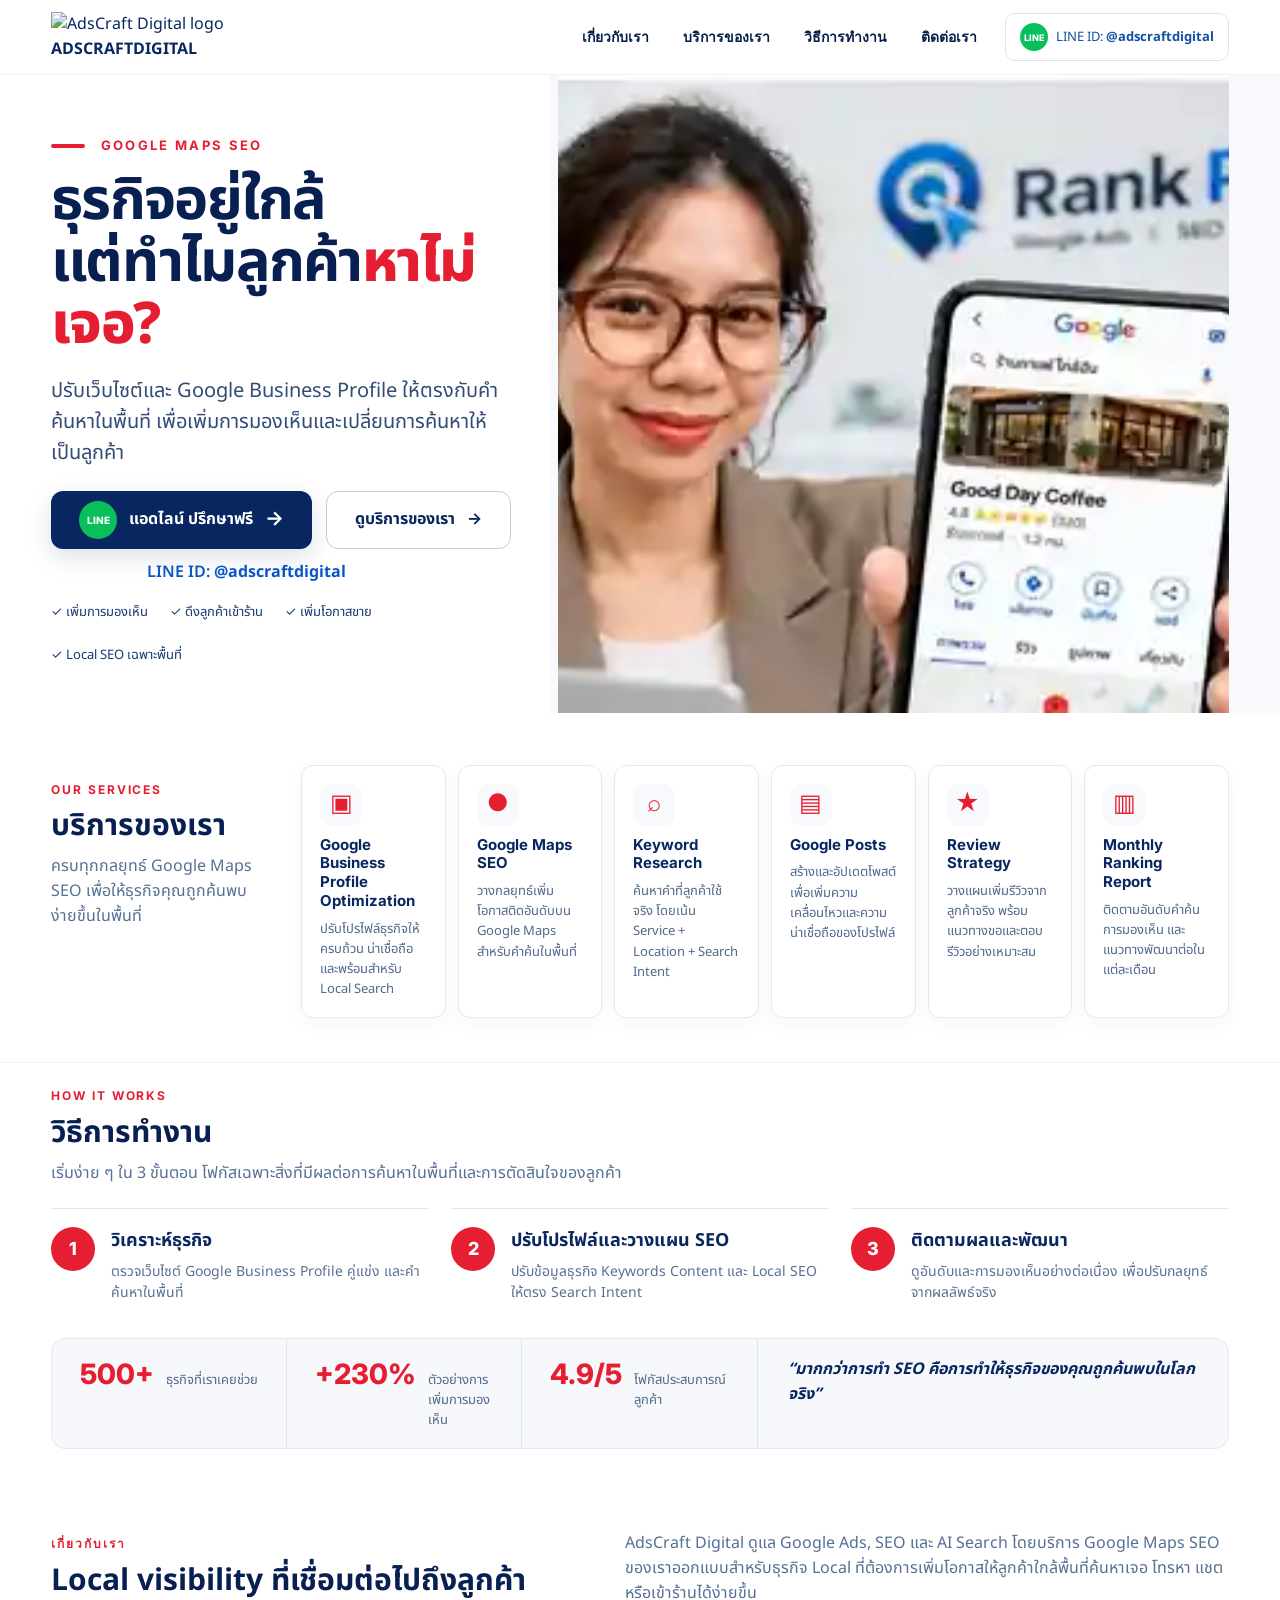
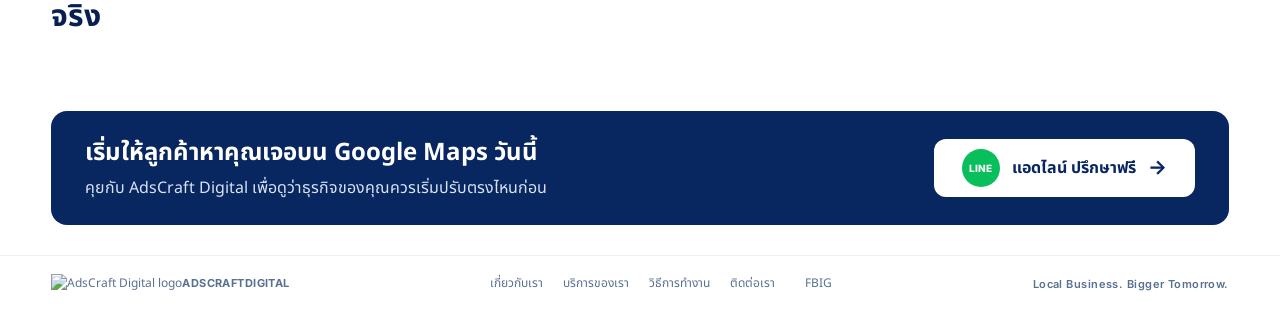
==== commit d3caaa2b: "Update Thai navigation and AdsCraft social links" ====
--- a/index.html
+++ b/index.html
@@ -3,28 +3,45 @@
 <head>
   <meta charset="utf-8">
   <meta name="viewport" content="width=device-width, initial-scale=1">
-  <title>Google Maps SEO | Rank-Path</title>
-  <meta name="description" content="ธุรกิจอยู่ใกล้ แต่ทำไมลูกค้าหาไม่เจอ? Rank-Path ช่วยปรับเว็บไซต์และ Google Business Profile ให้ตรงกับคำค้นหาในพื้นที่ เพื่อเพิ่มการมองเห็นและเปลี่ยนการค้นหาให้เป็นลูกค้า">
+  <title>Google Maps SEO | AdsCraft Digital</title>
+  <meta name="description" content="ธุรกิจอยู่ใกล้ แต่ทำไมลูกค้าหาไม่เจอ? AdsCraft Digital ช่วยปรับเว็บไซต์และ Google Business Profile ให้ตรงกับคำค้นหาในพื้นที่ เพื่อเพิ่มการมองเห็นและเปลี่ยนการค้นหาให้เป็นลูกค้า">
   <meta name="theme-color" content="#08265f">
-  <meta property="og:title" content="Rank-Path | Google Maps SEO">
+  <meta property="og:title" content="AdsCraft Digital | Google Maps SEO">
   <meta property="og:description" content="ปรับเว็บไซต์และ Google Business Profile ให้ตรงกับคำค้นหาในพื้นที่ เพื่อเพิ่มการมองเห็นและเปลี่ยนการค้นหาให้เป็นลูกค้า">
   <meta property="og:type" content="website">
   <meta property="og:image" content="assets/hero-vicky.webp">
-  <link rel="icon" type="image/webp" href="assets/site-icon.webp">
+  <link rel="icon" type="image/webp" href="assets/adscraft-icon.webp">
   <link rel="preconnect" href="https://fonts.googleapis.com">
   <link rel="preconnect" href="https://fonts.gstatic.com" crossorigin>
   <link href="https://fonts.googleapis.com/css2?family=Inter:wght@400;500;600;700;800&family=Noto+Sans+Thai:wght@400;500;600;700;800&display=swap" rel="stylesheet">
   <link rel="stylesheet" href="style.css">
+  <script type="application/ld+json">
+  {
+    "@context":"https://schema.org",
+    "@type":"Organization",
+    "name":"AdsCraft Digital",
+    "description":"Google Maps SEO, Local SEO, Google Ads and AI Search services for local businesses",
+    "sameAs":[
+      "https://www.facebook.com/adcraftdigital101/",
+      "https://www.instagram.com/adscraft.digital",
+      "https://line.me/R/ti/p/@adscraftdigital"
+    ]
+  }
+  </script>
 </head>
 <body>
 <header class="site-header">
   <div class="container nav-wrap">
-    <a class="brand" href="#top" aria-label="Rank-Path">
-      <img src="assets/rankpath-redblue.webp" alt="Rank-Path Google Ads SEO AI Search">
+    <a class="brand" href="#top" aria-label="AdsCraft Digital">
+      <img src="assets/adscraft-icon.webp" alt="AdsCraft Digital logo">
+      <span class="brand-wordmark"><strong>ADSCRAFT</strong><b>DIGITAL</b></span>
     </a>
     <button class="menu-toggle" aria-label="เปิดเมนู" aria-expanded="false"><span></span><span></span><span></span></button>
     <nav class="main-nav" aria-label="Main navigation">
-      <a href="#about">About Us</a><a href="#services">Services</a><a href="#how-it-works">How It Works</a><a href="https://line.me/R/ti/p/@adscraftdigital" target="_blank" rel="noopener">Contact Us</a>
+      <a href="#about">เกี่ยวกับเรา</a>
+      <a href="#services">บริการของเรา</a>
+      <a href="#how-it-works">วิธีการทำงาน</a>
+      <a href="https://line.me/R/ti/p/@adscraftdigital" target="_blank" rel="noopener">ติดต่อเรา</a>
     </nav>
     <a class="header-line" href="https://line.me/R/ti/p/@adscraftdigital" target="_blank" rel="noopener"><span class="line-bubble">LINE</span><span>LINE ID: <b>@adscraftdigital</b></span></a>
   </div>
@@ -35,7 +52,7 @@
   <div class="hero-actions"><a class="btn btn-line" href="https://line.me/R/ti/p/@adscraftdigital" target="_blank" rel="noopener"><span class="line-circle">LINE</span>แอดไลน์ ปรึกษาฟรี <span class="arrow">→</span></a><a class="btn btn-light" href="#services">ดูบริการของเรา <span>→</span></a></div>
   <a class="line-id" href="https://line.me/R/ti/p/@adscraftdigital" target="_blank" rel="noopener">LINE ID: <strong>@adscraftdigital</strong></a>
   <div class="trust-row"><span>✓ เพิ่มการมองเห็น</span><span>✓ ดึงลูกค้าเข้าร้าน</span><span>✓ เพิ่มโอกาสขาย</span><span>✓ Local SEO เฉพาะพื้นที่</span></div></div>
-  <div class="hero-media"><img src="assets/hero-vicky.webp" alt="Vicky ที่ปรึกษา Rank-Path พร้อมตัวอย่าง Google Maps Local Search"></div>
+  <div class="hero-media"><img src="assets/hero-vicky.webp" alt="Vicky ที่ปรึกษา AdsCraft Digital พร้อมตัวอย่าง Google Maps Local Search"></div>
 </div></section>
 <section class="services-section" id="services"><div class="container services-layout"><div class="services-intro"><span class="section-kicker">OUR SERVICES</span><h2>บริการของเรา</h2><p>ครบทุกกลยุทธ์ Google Maps SEO เพื่อให้ธุรกิจคุณถูกค้นพบง่ายขึ้นในพื้นที่</p></div><div class="service-grid">
 <article class="service-card"><span class="icon">▣</span><h3>Google Business Profile Optimization</h3><p>ปรับโปรไฟล์ธุรกิจให้ครบถ้วน น่าเชื่อถือ และพร้อมสำหรับ Local Search</p></article>
@@ -44,12 +61,17 @@
 <article class="service-card"><span class="icon">▤</span><h3>Google Posts</h3><p>สร้างและอัปเดตโพสต์เพื่อเพิ่มความเคลื่อนไหวและความน่าเชื่อถือของโปรไฟล์</p></article>
 <article class="service-card"><span class="icon">★</span><h3>Review Strategy</h3><p>วางแผนเพิ่มรีวิวจากลูกค้าจริง พร้อมแนวทางขอและตอบรีวิวอย่างเหมาะสม</p></article>
 <article class="service-card"><span class="icon">▥</span><h3>Monthly Ranking Report</h3><p>ติดตามอันดับคำค้น การมองเห็น และแนวทางพัฒนาต่อในแต่ละเดือน</p></article></div></div></section>
-<section class="process-section" id="how-it-works"><div class="container"><div class="section-title"><span class="section-kicker">HOW IT WORKS</span><h2>เริ่มง่าย ๆ ใน 3 ขั้นตอน</h2><p>โฟกัสเฉพาะสิ่งที่มีผลต่อการค้นหาในพื้นที่และการตัดสินใจของลูกค้า</p></div><div class="process-grid">
+<section class="process-section" id="how-it-works"><div class="container"><div class="section-title"><span class="section-kicker">HOW IT WORKS</span><h2>วิธีการทำงาน</h2><p>เริ่มง่าย ๆ ใน 3 ขั้นตอน โฟกัสเฉพาะสิ่งที่มีผลต่อการค้นหาในพื้นที่และการตัดสินใจของลูกค้า</p></div><div class="process-grid">
 <article class="step"><span class="step-no">1</span><div><h3>วิเคราะห์ธุรกิจ</h3><p>ตรวจเว็บไซต์ Google Business Profile คู่แข่ง และคำค้นหาในพื้นที่</p></div></article><article class="step"><span class="step-no">2</span><div><h3>ปรับโปรไฟล์และวางแผน SEO</h3><p>ปรับข้อมูลธุรกิจ Keywords Content และ Local SEO ให้ตรง Search Intent</p></div></article><article class="step"><span class="step-no">3</span><div><h3>ติดตามผลและพัฒนา</h3><p>ดูอันดับและการมองเห็นอย่างต่อเนื่อง เพื่อปรับกลยุทธ์จากผลลัพธ์จริง</p></div></article></div></div></section>
 <section class="proof-section"><div class="container proof-grid"><div class="proof"><strong>500+</strong><span>ธุรกิจที่เราเคยช่วย</span></div><div class="proof"><strong>+230%</strong><span>ตัวอย่างการเพิ่มการมองเห็น</span></div><div class="proof"><strong>4.9/5</strong><span>โฟกัสประสบการณ์ลูกค้า</span></div><div class="quote">“มากกว่าการทำ SEO คือการทำให้ธุรกิจของคุณถูกค้นพบในโลกจริง”</div></div></section>
-<section class="about-section" id="about"><div class="container about-grid"><div><span class="section-kicker">ABOUT RANK-PATH</span><h2>Local visibility ที่เชื่อมต่อไปถึงลูกค้าจริง</h2></div><div><p>Rank-Path ดูแล Google Ads, SEO และ AI Search โดยบริการ Google Maps SEO ของเราออกแบบสำหรับธุรกิจ Local ที่ต้องการเพิ่มโอกาสให้ลูกค้าใกล้พื้นที่ค้นหาเจอ โทรหา แชต หรือเข้าร้านได้ง่ายขึ้น</p></div></div></section>
-<section class="final-cta"><div class="container final-cta-inner"><div><h2>เริ่มให้ลูกค้าหาคุณเจอบน Google Maps วันนี้</h2><p>คุยกับ Rank-Path เพื่อดูว่าธุรกิจของคุณควรเริ่มปรับตรงไหนก่อน</p></div><a class="btn btn-line" href="https://line.me/R/ti/p/@adscraftdigital" target="_blank" rel="noopener"><span class="line-circle">LINE</span> แอดไลน์ ปรึกษาฟรี <span class="arrow">→</span></a></div></section>
+<section class="about-section" id="about"><div class="container about-grid"><div><span class="section-kicker">เกี่ยวกับเรา</span><h2>Local visibility ที่เชื่อมต่อไปถึงลูกค้าจริง</h2></div><div><p>AdsCraft Digital ดูแล Google Ads, SEO และ AI Search โดยบริการ Google Maps SEO ของเราออกแบบสำหรับธุรกิจ Local ที่ต้องการเพิ่มโอกาสให้ลูกค้าใกล้พื้นที่ค้นหาเจอ โทรหา แชต หรือเข้าร้านได้ง่ายขึ้น</p></div></div></section>
+<section class="final-cta"><div class="container final-cta-inner"><div><h2>เริ่มให้ลูกค้าหาคุณเจอบน Google Maps วันนี้</h2><p>คุยกับ AdsCraft Digital เพื่อดูว่าธุรกิจของคุณควรเริ่มปรับตรงไหนก่อน</p></div><a class="btn btn-line" href="https://line.me/R/ti/p/@adscraftdigital" target="_blank" rel="noopener"><span class="line-circle">LINE</span> แอดไลน์ ปรึกษาฟรี <span class="arrow">→</span></a></div></section>
 </main>
-<footer><div class="container footer-inner"><img src="assets/rankpath-redblue.webp" alt="Rank-Path"><nav><a href="#about">About Us</a><a href="#services">Services</a><a href="#how-it-works">How It Works</a><a href="https://line.me/R/ti/p/@adscraftdigital" target="_blank" rel="noopener">Contact Us</a></nav><span>Local Business. Bigger Tomorrow.</span></div></footer>
+<footer><div class="container footer-inner">
+  <a class="footer-brand" href="#top" aria-label="AdsCraft Digital"><img src="assets/adscraft-icon.webp" alt="AdsCraft Digital logo"><span class="brand-wordmark"><strong>ADSCRAFT</strong><b>DIGITAL</b></span></a>
+  <nav><a href="#about">เกี่ยวกับเรา</a><a href="#services">บริการของเรา</a><a href="#how-it-works">วิธีการทำงาน</a><a href="https://line.me/R/ti/p/@adscraftdigital" target="_blank" rel="noopener">ติดต่อเรา</a></nav>
+  <div class="social-links" aria-label="Social Media"><a href="https://www.facebook.com/adcraftdigital101/" target="_blank" rel="noopener" aria-label="Facebook AdsCraft Digital">FB</a><a href="https://www.instagram.com/adscraft.digital" target="_blank" rel="noopener" aria-label="Instagram AdsCraft Digital">IG</a></div>
+  <span class="footer-tagline">Local Business. Bigger Tomorrow.</span>
+</div></footer>
 <script src="script.js"></script>
 </body></html>
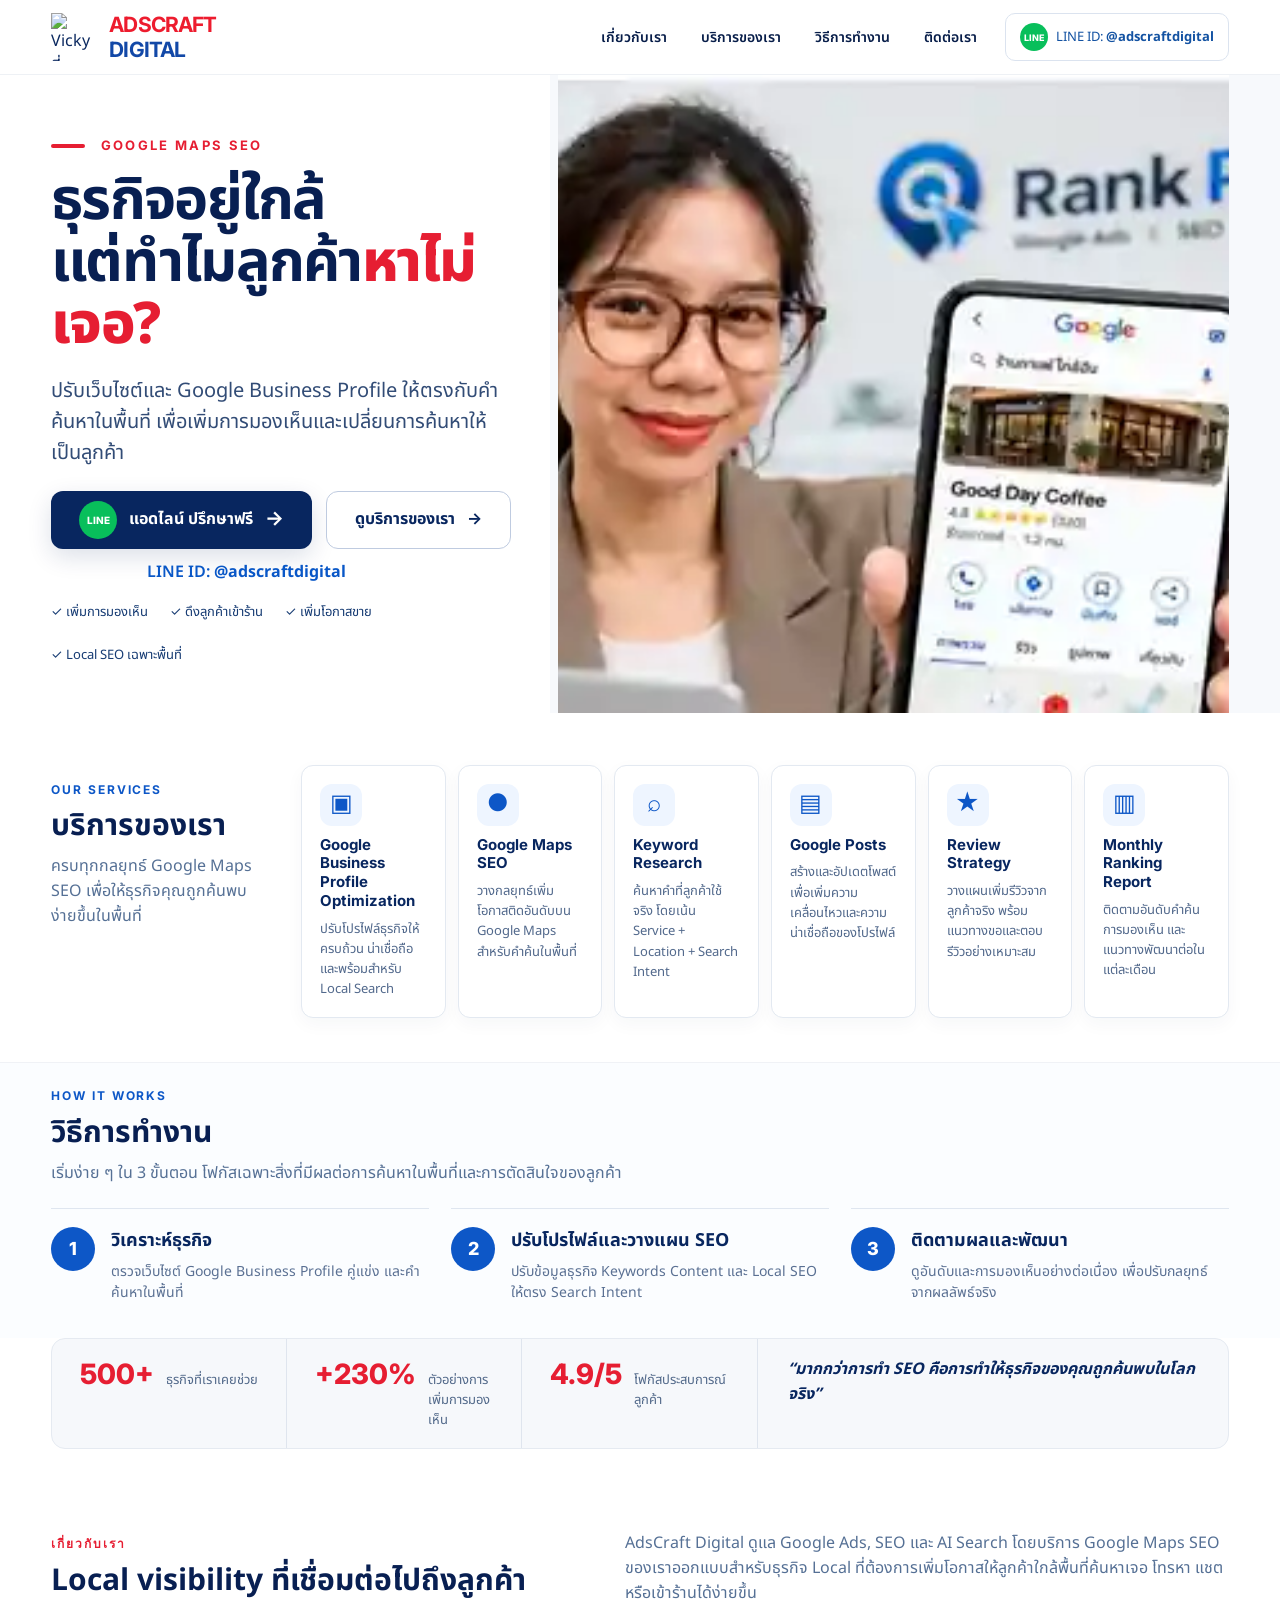
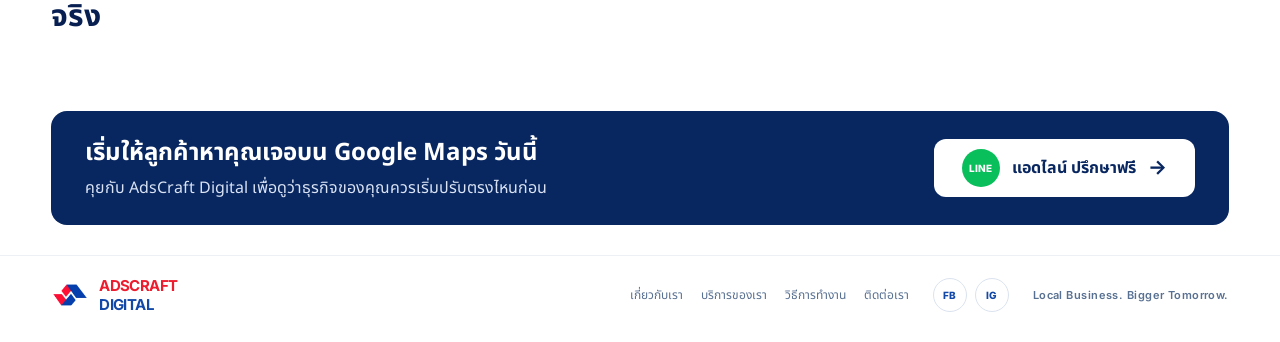
==== commit 8c119577: "Update index.html" ====
--- a/index.html
+++ b/index.html
@@ -33,7 +33,7 @@
 <header class="site-header">
   <div class="container nav-wrap">
     <a class="brand" href="#top" aria-label="AdsCraft Digital">
-      <img src="assets/adscraft-icon.webp" alt="AdsCraft Digital logo">
+<img src="assets/hero-vicky-sharp.png" alt="Vicky ที่ปรึกษา AdsCraft Digital พร้อมตัวอย่าง Google Maps Local Search">
       <span class="brand-wordmark"><strong>ADSCRAFT</strong><b>DIGITAL</b></span>
     </a>
     <button class="menu-toggle" aria-label="เปิดเมนู" aria-expanded="false"><span></span><span></span><span></span></button>
@@ -74,4 +74,4 @@
   <span class="footer-tagline">Local Business. Bigger Tomorrow.</span>
 </div></footer>
 <script src="script.js"></script>
-</body></html>+</body></html>
--- a/style.css
+++ b/style.css
@@ -1 +1 @@
-*{box-sizing:border-box}html{scroll-behavior:smooth}body{margin:0;font-family:"Noto Sans Thai",Inter,Arial,sans-serif;color:#0a285f;background:#fff;line-height:1.55}a{text-decoration:none;color:inherit}.container{width:min(1460px,92%);margin:auto}.site-header{position:sticky;top:0;z-index:30;background:rgba(255,255,255,.96);border-bottom:1px solid #eef1f5;backdrop-filter:blur(12px)}.nav-wrap{height:74px;display:flex;align-items:center;gap:28px}.brand img{width:245px;height:auto;display:block}.main-nav{display:flex;gap:34px;margin-left:auto;font:600 14px Inter,sans-serif;color:#071d49}.main-nav a:hover{color:#e61e32}.header-line{display:flex;align-items:center;gap:8px;border:1px solid #dbe3ef;border-radius:10px;padding:9px 14px;font-size:13px;color:#1352a2;background:#fff}.line-bubble,.line-circle{display:inline-grid;place-items:center;background:#08bf5b;color:#fff;font:800 9px Inter,sans-serif;border-radius:999px}.line-bubble{width:28px;height:28px}.menu-toggle{display:none;border:0;background:none}.hero{background:linear-gradient(90deg,#fff 0%,#fff 43%,#f7f9fc 43%,#f7f9fc 100%)}.hero-grid{display:grid;grid-template-columns:43% 57%;min-height:520px}.hero-copy{padding:62px 44px 48px 0;align-self:center}.eyebrow{font:700 13px Inter,sans-serif;letter-spacing:.18em;color:#e61e32;margin:0 0 18px}.eyebrow span{display:inline-block;width:34px;height:4px;border-radius:4px;background:#e61e32;vertical-align:middle;margin-right:10px}.hero h1{font-size:clamp(42px,4.5vw,70px);line-height:1.08;letter-spacing:-.03em;margin:0 0 18px;color:#081f52}.hero h1 strong{color:#e61e32;font-weight:800}.hero-sub{font-size:20px;color:#324c76;max-width:660px;margin:0 0 22px}.hero-actions{display:flex;gap:14px;flex-wrap:wrap}.btn{min-height:58px;display:inline-flex;align-items:center;justify-content:center;gap:12px;padding:0 28px;border-radius:12px;font-weight:700;transition:.2s ease}.btn:hover{transform:translateY(-2px)}.btn-line{background:#08265f;color:#fff;box-shadow:0 8px 24px rgba(8,38,95,.14)}.btn-line:hover{background:#0d367e}.line-circle{width:38px;height:38px;font-size:10px}.btn-light{border:1px solid #bfcbe0;background:#fff;color:#08265f}.line-id{display:block;width:max-content;margin:11px 0 18px 96px;color:#0957c7;font-weight:600}.trust-row{display:flex;gap:22px;flex-wrap:wrap;font-size:13px;color:#163b73}.hero-media{position:relative;overflow:hidden;min-height:520px;background:#f5f7fa}.hero-media img{width:100%;height:100%;object-fit:cover;object-position:center;display:block}.services-section{padding:52px 0 44px;background:#fff}.services-layout{display:grid;grid-template-columns:220px 1fr;gap:30px;align-items:start}.services-intro{padding-top:12px}.section-kicker{font:700 12px Inter,sans-serif;letter-spacing:.16em;color:#e61e32}.services-intro h2,.section-title h2,.about-section h2{font-size:30px;line-height:1.2;margin:7px 0 10px;color:#081f52}.services-intro p,.section-title p,.about-section p{color:#557095;margin:0}.service-grid{display:grid;grid-template-columns:repeat(6,1fr);gap:12px}.service-card{border:1px solid #e3e9f1;border-radius:12px;padding:18px;background:#fff;min-height:190px;box-shadow:0 6px 18px rgba(17,42,82,.04)}.service-card .icon{display:grid;place-items:center;width:42px;height:42px;border-radius:12px;background:#f7f9fc;color:#e61e32;font-size:24px;margin-bottom:10px}.service-card h3{font:700 15px/1.25 Inter,"Noto Sans Thai",sans-serif;margin:0 0 8px;color:#08265f}.service-card p{font-size:13px;color:#52698c;margin:0}.process-section{padding:20px 0 34px;border-top:1px solid #f0f2f6}.section-title{text-align:left;margin-bottom:22px}.process-grid{display:grid;grid-template-columns:repeat(3,1fr);gap:22px}.step{display:flex;gap:16px;align-items:flex-start;border-top:1px solid #dfe6f0;padding-top:18px}.step-no{flex:0 0 44px;width:44px;height:44px;border-radius:50%;background:#e61e32;color:#fff;display:grid;place-items:center;font:800 18px Inter}.step h3{margin:0 0 6px;font-size:18px}.step p{margin:0;color:#5a7093;font-size:14px}.proof-section{padding:0 0 34px}.proof-grid{display:grid;grid-template-columns:repeat(3,1fr) 2fr;background:#f6f8fb;border:1px solid #e5eaf1;border-radius:14px;overflow:hidden}.proof{padding:18px 28px;border-right:1px solid #dfe5ee;display:flex;gap:12px;align-items:baseline}.proof strong{font:800 28px Inter;color:#e61e32}.proof span{font-size:13px;color:#52698a}.quote{padding:18px 30px;font-weight:700;font-style:italic;color:#08265f}.about-section{padding:48px 0;background:#fff}.about-grid{display:grid;grid-template-columns:1fr 1.2fr;gap:70px;align-items:start}.final-cta{padding:18px 0 30px}.final-cta-inner{background:#08265f;color:#fff;border-radius:16px;padding:24px 34px;display:flex;align-items:center;justify-content:space-between;gap:24px}.final-cta h2{margin:0 0 4px;font-size:24px}.final-cta p{margin:0;color:#d9e3f4}.final-cta .btn-line{background:#fff;color:#08265f;box-shadow:none}.final-cta .btn-line:hover{background:#f7f9fc}footer{border-top:1px solid #edf0f5;padding:18px 0 28px}.footer-inner{display:flex;align-items:center;gap:30px;font-size:12px;color:#587091}.footer-inner img{width:150px}.footer-inner nav{display:flex;gap:20px;margin-left:auto}.footer-inner span{margin-left:auto;font:600 11px Inter;letter-spacing:.04em}.arrow{font-size:20px}@media(max-width:1180px){.main-nav{gap:18px}.header-line span:last-child{display:none}.service-grid{grid-template-columns:repeat(3,1fr)}.hero-grid{grid-template-columns:48% 52%}.hero h1{font-size:50px}}@media(max-width:820px){.nav-wrap{height:66px}.brand img{width:190px}.main-nav{position:absolute;top:66px;left:0;right:0;background:#fff;display:none;flex-direction:column;padding:20px 5%;border-top:1px solid #eee}.main-nav.open{display:flex}.menu-toggle{display:block;margin-left:auto}.menu-toggle span{display:block;width:24px;height:2px;background:#08265f;margin:5px}.header-line{padding:6px}.hero{background:#fff}.hero-grid{grid-template-columns:1fr}.hero-copy{padding:40px 0 30px}.hero-media{min-height:360px;border-radius:16px;margin-bottom:24px}.hero h1{font-size:46px}.services-layout{grid-template-columns:1fr}.service-grid{grid-template-columns:repeat(2,1fr)}.process-grid{grid-template-columns:1fr}.proof-grid{grid-template-columns:1fr 1fr}.quote{grid-column:1/-1}.about-grid{grid-template-columns:1fr;gap:16px}.final-cta-inner{flex-direction:column;align-items:flex-start}.footer-inner{flex-wrap:wrap}.footer-inner nav,.footer-inner span{margin-left:0}}@media(max-width:520px){.container{width:min(92%,100%)}.hero h1{font-size:39px}.hero-sub{font-size:17px}.hero-actions{display:grid}.btn{width:100%}.line-id{margin-left:0}.trust-row{gap:10px 16px}.service-grid{grid-template-columns:1fr}.proof-grid{grid-template-columns:1fr}.proof{border-right:0;border-bottom:1px solid #dfe5ee}.footer-inner nav{display:grid;grid-template-columns:1fr 1fr;width:100%}}+*{box-sizing:border-box}html{scroll-behavior:smooth}body{margin:0;font-family:"Noto Sans Thai",Inter,Arial,sans-serif;color:#0a285f;background:#fff;line-height:1.55}a{text-decoration:none;color:inherit}.container{width:min(1460px,92%);margin:auto}.site-header{position:sticky;top:0;z-index:30;background:rgba(255,255,255,.96);border-bottom:1px solid #eef1f5;backdrop-filter:blur(12px)}.nav-wrap{height:74px;display:flex;align-items:center;gap:28px}.brand,.footer-brand{display:flex;align-items:center;gap:10px;flex:0 0 auto}.brand img{width:48px;height:48px;object-fit:contain;display:block}.brand-wordmark{display:flex;flex-direction:column;line-height:.88;font:800 21px Inter,sans-serif;letter-spacing:-.04em}.brand-wordmark strong{color:#ed1c2e}.brand-wordmark b{color:#1248a7}.main-nav{display:flex;gap:34px;margin-left:auto;font:600 14px "Noto Sans Thai",Inter,sans-serif;color:#071d49}.main-nav a:hover{color:#e61e32}.header-line{display:flex;align-items:center;gap:8px;border:1px solid #dbe3ef;border-radius:10px;padding:9px 14px;font-size:13px;color:#1352a2;background:#fff}.line-bubble,.line-circle{display:inline-grid;place-items:center;background:#08bf5b;color:#fff;font:800 9px Inter,sans-serif;border-radius:999px}.line-bubble{width:28px;height:28px}.menu-toggle{display:none;border:0;background:none}.hero{background:linear-gradient(90deg,#fff 0%,#fff 43%,#f7f9fc 43%,#f7f9fc 100%)}.hero-grid{display:grid;grid-template-columns:43% 57%;min-height:520px}.hero-copy{padding:62px 44px 48px 0;align-self:center}.eyebrow{font:700 13px Inter,sans-serif;letter-spacing:.18em;color:#e61e32;margin:0 0 18px}.eyebrow span{display:inline-block;width:34px;height:4px;border-radius:4px;background:#e61e32;vertical-align:middle;margin-right:10px}.hero h1{font-size:clamp(42px,4.5vw,70px);line-height:1.08;letter-spacing:-.03em;margin:0 0 18px;color:#081f52}.hero h1 strong{color:#e61e32;font-weight:800}.hero-sub{font-size:20px;color:#324c76;max-width:660px;margin:0 0 22px}.hero-actions{display:flex;gap:14px;flex-wrap:wrap}.btn{min-height:58px;display:inline-flex;align-items:center;justify-content:center;gap:12px;padding:0 28px;border-radius:12px;font-weight:700;transition:.2s ease}.btn:hover{transform:translateY(-2px)}.btn-line{background:#08265f;color:#fff;box-shadow:0 8px 24px rgba(8,38,95,.14)}.btn-line:hover{background:#0d367e}.line-circle{width:38px;height:38px;font-size:10px}.btn-light{border:1px solid #bfcbe0;background:#fff;color:#08265f}.line-id{display:block;width:max-content;margin:11px 0 18px 96px;color:#0957c7;font-weight:600}.trust-row{display:flex;gap:22px;flex-wrap:wrap;font-size:13px;color:#163b73}.hero-media{position:relative;overflow:hidden;min-height:520px;background:#f5f7fa}.hero-media img{width:100%;height:100%;object-fit:cover;object-position:center;display:block}.services-section{padding:52px 0 44px;background:#fff}.services-layout{display:grid;grid-template-columns:220px 1fr;gap:30px;align-items:start}.services-intro{padding-top:12px}.section-kicker{font:700 12px Inter,sans-serif;letter-spacing:.16em;color:#e61e32}.services-section .section-kicker,.process-section .section-kicker{color:#0d57c7}.services-intro h2,.section-title h2,.about-section h2{font-size:30px;line-height:1.2;margin:7px 0 10px;color:#081f52}.services-intro p,.section-title p,.about-section p{color:#557095;margin:0}.service-grid{display:grid;grid-template-columns:repeat(6,1fr);gap:12px}.service-card{border:1px solid #e3e9f1;border-radius:12px;padding:18px;background:#fff;min-height:190px;box-shadow:0 6px 18px rgba(17,42,82,.04)}.service-card .icon{display:grid;place-items:center;width:42px;height:42px;border-radius:12px;background:#eef5ff;color:#0d57c7;font-size:24px;margin-bottom:10px}.service-card h3{font:700 15px/1.25 Inter,"Noto Sans Thai",sans-serif;margin:0 0 8px;color:#08265f}.service-card p{font-size:13px;color:#52698c;margin:0}.process-section{padding:20px 0 34px;border-top:1px solid #f0f2f6;background:#fbfdff}.section-title{text-align:left;margin-bottom:22px}.process-grid{display:grid;grid-template-columns:repeat(3,1fr);gap:22px}.step{display:flex;gap:16px;align-items:flex-start;border-top:1px solid #dfe6f0;padding-top:18px}.step-no{flex:0 0 44px;width:44px;height:44px;border-radius:50%;background:#0d57c7;color:#fff;display:grid;place-items:center;font:800 18px Inter}.step h3{margin:0 0 6px;font-size:18px;color:#08265f}.step p{margin:0;color:#5a7093;font-size:14px}.proof-section{padding:0 0 34px}.proof-grid{display:grid;grid-template-columns:repeat(3,1fr) 2fr;background:#f6f8fb;border:1px solid #e5eaf1;border-radius:14px;overflow:hidden}.proof{padding:18px 28px;border-right:1px solid #dfe5ee;display:flex;gap:12px;align-items:baseline}.proof strong{font:800 28px Inter;color:#e61e32}.proof span{font-size:13px;color:#52698a}.quote{padding:18px 30px;font-weight:700;font-style:italic;color:#08265f}.about-section{padding:48px 0;background:#fff}.about-grid{display:grid;grid-template-columns:1fr 1.2fr;gap:70px;align-items:start}.final-cta{padding:18px 0 30px}.final-cta-inner{background:#08265f;color:#fff;border-radius:16px;padding:24px 34px;display:flex;align-items:center;justify-content:space-between;gap:24px}.final-cta h2{margin:0 0 4px;font-size:24px}.final-cta p{margin:0;color:#d9e3f4}.final-cta .btn-line{background:#fff;color:#08265f;box-shadow:none}.final-cta .btn-line:hover{background:#f7f9fc}footer{border-top:1px solid #edf0f5;padding:20px 0 28px}.footer-inner{display:flex;align-items:center;gap:24px;font-size:12px;color:#587091}.footer-brand img{width:38px;height:38px;object-fit:contain}.footer-brand .brand-wordmark{font-size:15px}.footer-inner nav{display:flex;gap:18px;margin-left:auto}.footer-inner nav a:hover{color:#e61e32}.social-links{display:flex;gap:8px}.social-links a{width:34px;height:34px;border:1px solid #dbe3ef;border-radius:50%;display:grid;place-items:center;font:800 10px Inter;color:#1248a7;background:#fff;transition:.2s ease}.social-links a:hover{background:#1248a7;color:#fff;border-color:#1248a7;transform:translateY(-1px)}.footer-tagline{font:600 11px Inter;letter-spacing:.04em;white-space:nowrap}.arrow{font-size:20px}@media(max-width:1180px){.main-nav{gap:18px}.header-line span:last-child{display:none}.service-grid{grid-template-columns:repeat(3,1fr)}.hero-grid{grid-template-columns:48% 52%}.hero h1{font-size:50px}}@media(max-width:820px){.nav-wrap{height:66px}.brand img{width:42px;height:42px}.brand-wordmark{font-size:17px}.main-nav{position:absolute;top:66px;left:0;right:0;background:#fff;display:none;flex-direction:column;padding:20px 5%;border-top:1px solid #eee}.main-nav.open{display:flex}.menu-toggle{display:block;margin-left:auto}.menu-toggle span{display:block;width:24px;height:2px;background:#08265f;margin:5px}.header-line{padding:6px}.hero{background:#fff}.hero-grid{grid-template-columns:1fr}.hero-copy{padding:40px 0 30px}.hero-media{min-height:360px;border-radius:16px;margin-bottom:24px}.hero h1{font-size:46px}.services-layout{grid-template-columns:1fr}.service-grid{grid-template-columns:repeat(2,1fr)}.process-grid{grid-template-columns:1fr}.proof-grid{grid-template-columns:1fr 1fr}.quote{grid-column:1/-1}.about-grid{grid-template-columns:1fr;gap:16px}.final-cta-inner{flex-direction:column;align-items:flex-start}.footer-inner{flex-wrap:wrap}.footer-inner nav{margin-left:0;order:3;width:100%}.footer-tagline{margin-left:auto}}@media(max-width:520px){.container{width:min(92%,100%)}.brand-wordmark{font-size:15px}.hero h1{font-size:39px}.hero-sub{font-size:17px}.hero-actions{display:grid}.btn{width:100%}.line-id{margin-left:0}.trust-row{gap:10px 16px}.service-grid{grid-template-columns:1fr}.proof-grid{grid-template-columns:1fr}.proof{border-right:0;border-bottom:1px solid #dfe5ee}.footer-inner nav{display:grid;grid-template-columns:1fr 1fr;width:100%}.footer-tagline{width:100%;margin-left:0}.social-links{margin-left:auto}}
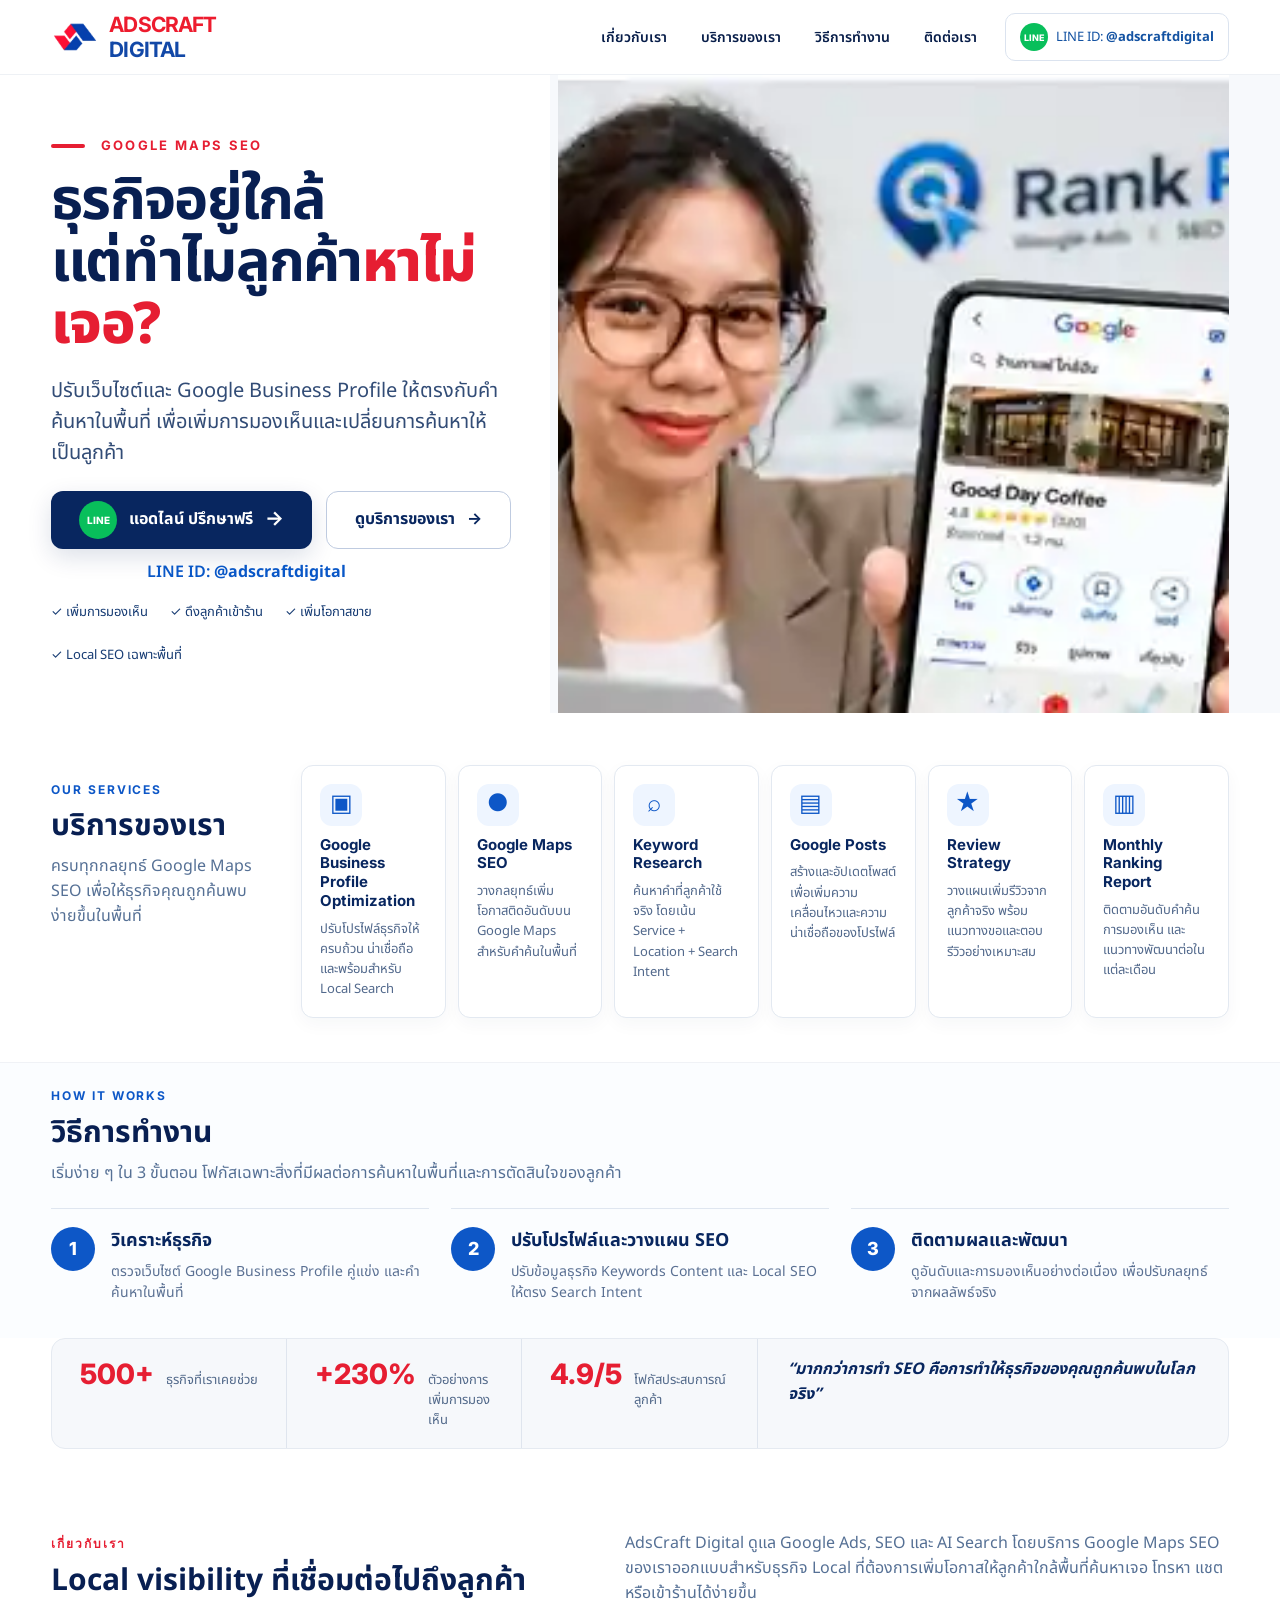
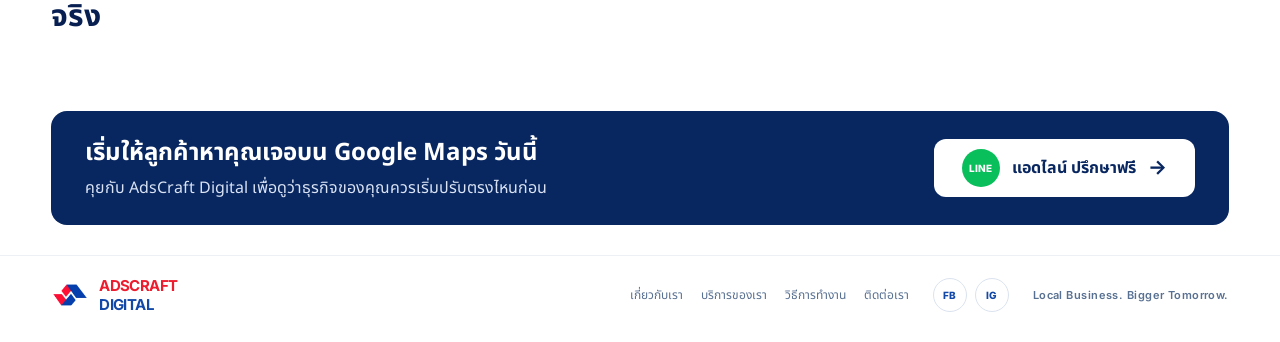
==== commit 5e07d950: "Fix hero image reference and restore AdsCraft header" ====
--- a/index.html
+++ b/index.html
@@ -6,15 +6,18 @@
   <title>Google Maps SEO | AdsCraft Digital</title>
   <meta name="description" content="ธุรกิจอยู่ใกล้ แต่ทำไมลูกค้าหาไม่เจอ? AdsCraft Digital ช่วยปรับเว็บไซต์และ Google Business Profile ให้ตรงกับคำค้นหาในพื้นที่ เพื่อเพิ่มการมองเห็นและเปลี่ยนการค้นหาให้เป็นลูกค้า">
   <meta name="theme-color" content="#08265f">
+
   <meta property="og:title" content="AdsCraft Digital | Google Maps SEO">
   <meta property="og:description" content="ปรับเว็บไซต์และ Google Business Profile ให้ตรงกับคำค้นหาในพื้นที่ เพื่อเพิ่มการมองเห็นและเปลี่ยนการค้นหาให้เป็นลูกค้า">
   <meta property="og:type" content="website">
-  <meta property="og:image" content="assets/hero-vicky.webp">
+  <meta property="og:image" content="assets/hero-vicky-sharp.webp">
+
   <link rel="icon" type="image/webp" href="assets/adscraft-icon.webp">
   <link rel="preconnect" href="https://fonts.googleapis.com">
   <link rel="preconnect" href="https://fonts.gstatic.com" crossorigin>
   <link href="https://fonts.googleapis.com/css2?family=Inter:wght@400;500;600;700;800&family=Noto+Sans+Thai:wght@400;500;600;700;800&display=swap" rel="stylesheet">
   <link rel="stylesheet" href="style.css">
+
   <script type="application/ld+json">
   {
     "@context":"https://schema.org",
@@ -29,31 +32,53 @@
   }
   </script>
 </head>
+
 <body>
 <header class="site-header">
   <div class="container nav-wrap">
     <a class="brand" href="#top" aria-label="AdsCraft Digital">
-<img src="assets/hero-vicky-sharp.png" alt="Vicky ที่ปรึกษา AdsCraft Digital พร้อมตัวอย่าง Google Maps Local Search">
+      <img src="assets/adscraft-icon.webp" alt="AdsCraft Digital logo">
       <span class="brand-wordmark"><strong>ADSCRAFT</strong><b>DIGITAL</b></span>
     </a>
-    <button class="menu-toggle" aria-label="เปิดเมนู" aria-expanded="false"><span></span><span></span><span></span></button>
+
+    <button class="menu-toggle" aria-label="เปิดเมนู" aria-expanded="false">
+      <span></span><span></span><span></span>
+    </button>
+
     <nav class="main-nav" aria-label="Main navigation">
       <a href="#about">เกี่ยวกับเรา</a>
       <a href="#services">บริการของเรา</a>
       <a href="#how-it-works">วิธีการทำงาน</a>
       <a href="https://line.me/R/ti/p/@adscraftdigital" target="_blank" rel="noopener">ติดต่อเรา</a>
     </nav>
-    <a class="header-line" href="https://line.me/R/ti/p/@adscraftdigital" target="_blank" rel="noopener"><span class="line-bubble">LINE</span><span>LINE ID: <b>@adscraftdigital</b></span></a>
+
+    <a class="header-line" href="https://line.me/R/ti/p/@adscraftdigital" target="_blank" rel="noopener">
+      <span class="line-bubble">LINE</span>
+      <span>LINE ID: <b>@adscraftdigital</b></span>
+    </a>
   </div>
 </header>
+
 <main id="top">
-<section class="hero"><div class="container hero-grid">
-  <div class="hero-copy"><p class="eyebrow"><span></span> GOOGLE MAPS SEO</p><h1>ธุรกิจอยู่ใกล้<br>แต่ทำไมลูกค้า<strong>หาไม่เจอ?</strong></h1><p class="hero-sub">ปรับเว็บไซต์และ Google Business Profile ให้ตรงกับคำค้นหาในพื้นที่ เพื่อเพิ่มการมองเห็นและเปลี่ยนการค้นหาให้เป็นลูกค้า</p>
-  <div class="hero-actions"><a class="btn btn-line" href="https://line.me/R/ti/p/@adscraftdigital" target="_blank" rel="noopener"><span class="line-circle">LINE</span>แอดไลน์ ปรึกษาฟรี <span class="arrow">→</span></a><a class="btn btn-light" href="#services">ดูบริการของเรา <span>→</span></a></div>
-  <a class="line-id" href="https://line.me/R/ti/p/@adscraftdigital" target="_blank" rel="noopener">LINE ID: <strong>@adscraftdigital</strong></a>
-  <div class="trust-row"><span>✓ เพิ่มการมองเห็น</span><span>✓ ดึงลูกค้าเข้าร้าน</span><span>✓ เพิ่มโอกาสขาย</span><span>✓ Local SEO เฉพาะพื้นที่</span></div></div>
-  <div class="hero-media"><img src="assets/hero-vicky.webp" alt="Vicky ที่ปรึกษา AdsCraft Digital พร้อมตัวอย่าง Google Maps Local Search"></div>
-</div></section>
+<section class="hero">
+  <div class="container hero-grid">
+    <div class="hero-copy">
+      <p class="eyebrow"><span></span> GOOGLE MAPS SEO</p>
+      <h1>ธุรกิจอยู่ใกล้<br>แต่ทำไมลูกค้า<strong>หาไม่เจอ?</strong></h1>
+      <p class="hero-sub">ปรับเว็บไซต์และ Google Business Profile ให้ตรงกับคำค้นหาในพื้นที่ เพื่อเพิ่มการมองเห็นและเปลี่ยนการค้นหาให้เป็นลูกค้า</p>
+      <div class="hero-actions">
+        <a class="btn btn-line" href="https://line.me/R/ti/p/@adscraftdigital" target="_blank" rel="noopener"><span class="line-circle">LINE</span>แอดไลน์ ปรึกษาฟรี <span class="arrow">→</span></a>
+        <a class="btn btn-light" href="#services">ดูบริการของเรา <span>→</span></a>
+      </div>
+      <a class="line-id" href="https://line.me/R/ti/p/@adscraftdigital" target="_blank" rel="noopener">LINE ID: <strong>@adscraftdigital</strong></a>
+      <div class="trust-row"><span>✓ เพิ่มการมองเห็น</span><span>✓ ดึงลูกค้าเข้าร้าน</span><span>✓ เพิ่มโอกาสขาย</span><span>✓ Local SEO เฉพาะพื้นที่</span></div>
+    </div>
+    <div class="hero-media">
+      <img src="assets/hero-vicky-sharp.webp?v=2" alt="Vicky ที่ปรึกษา AdsCraft Digital พร้อมตัวอย่าง Google Maps Local Search" width="1664" height="1040" loading="eager" decoding="async" fetchpriority="high" onerror="this.onerror=null;this.src='assets/hero-vicky.webp?v=2';">
+    </div>
+  </div>
+</section>
+
 <section class="services-section" id="services"><div class="container services-layout"><div class="services-intro"><span class="section-kicker">OUR SERVICES</span><h2>บริการของเรา</h2><p>ครบทุกกลยุทธ์ Google Maps SEO เพื่อให้ธุรกิจคุณถูกค้นพบง่ายขึ้นในพื้นที่</p></div><div class="service-grid">
 <article class="service-card"><span class="icon">▣</span><h3>Google Business Profile Optimization</h3><p>ปรับโปรไฟล์ธุรกิจให้ครบถ้วน น่าเชื่อถือ และพร้อมสำหรับ Local Search</p></article>
 <article class="service-card"><span class="icon">●</span><h3>Google Maps SEO</h3><p>วางกลยุทธ์เพิ่มโอกาสติดอันดับบน Google Maps สำหรับคำค้นในพื้นที่</p></article>
@@ -61,17 +86,20 @@
 <article class="service-card"><span class="icon">▤</span><h3>Google Posts</h3><p>สร้างและอัปเดตโพสต์เพื่อเพิ่มความเคลื่อนไหวและความน่าเชื่อถือของโปรไฟล์</p></article>
 <article class="service-card"><span class="icon">★</span><h3>Review Strategy</h3><p>วางแผนเพิ่มรีวิวจากลูกค้าจริง พร้อมแนวทางขอและตอบรีวิวอย่างเหมาะสม</p></article>
 <article class="service-card"><span class="icon">▥</span><h3>Monthly Ranking Report</h3><p>ติดตามอันดับคำค้น การมองเห็น และแนวทางพัฒนาต่อในแต่ละเดือน</p></article></div></div></section>
+
 <section class="process-section" id="how-it-works"><div class="container"><div class="section-title"><span class="section-kicker">HOW IT WORKS</span><h2>วิธีการทำงาน</h2><p>เริ่มง่าย ๆ ใน 3 ขั้นตอน โฟกัสเฉพาะสิ่งที่มีผลต่อการค้นหาในพื้นที่และการตัดสินใจของลูกค้า</p></div><div class="process-grid">
-<article class="step"><span class="step-no">1</span><div><h3>วิเคราะห์ธุรกิจ</h3><p>ตรวจเว็บไซต์ Google Business Profile คู่แข่ง และคำค้นหาในพื้นที่</p></div></article><article class="step"><span class="step-no">2</span><div><h3>ปรับโปรไฟล์และวางแผน SEO</h3><p>ปรับข้อมูลธุรกิจ Keywords Content และ Local SEO ให้ตรง Search Intent</p></div></article><article class="step"><span class="step-no">3</span><div><h3>ติดตามผลและพัฒนา</h3><p>ดูอันดับและการมองเห็นอย่างต่อเนื่อง เพื่อปรับกลยุทธ์จากผลลัพธ์จริง</p></div></article></div></div></section>
+<article class="step"><span class="step-no">1</span><div><h3>วิเคราะห์ธุรกิจ</h3><p>ตรวจเว็บไซต์ Google Business Profile คู่แข่ง และคำค้นหาในพื้นที่</p></div></article>
+<article class="step"><span class="step-no">2</span><div><h3>ปรับโปรไฟล์และวางแผน SEO</h3><p>ปรับข้อมูลธุรกิจ Keywords Content และ Local SEO ให้ตรง Search Intent</p></div></article>
+<article class="step"><span class="step-no">3</span><div><h3>ติดตามผลและพัฒนา</h3><p>ดูอันดับและการมองเห็นอย่างต่อเนื่อง เพื่อปรับกลยุทธ์จากผลลัพธ์จริง</p></div></article></div></div></section>
+
 <section class="proof-section"><div class="container proof-grid"><div class="proof"><strong>500+</strong><span>ธุรกิจที่เราเคยช่วย</span></div><div class="proof"><strong>+230%</strong><span>ตัวอย่างการเพิ่มการมองเห็น</span></div><div class="proof"><strong>4.9/5</strong><span>โฟกัสประสบการณ์ลูกค้า</span></div><div class="quote">“มากกว่าการทำ SEO คือการทำให้ธุรกิจของคุณถูกค้นพบในโลกจริง”</div></div></section>
+
 <section class="about-section" id="about"><div class="container about-grid"><div><span class="section-kicker">เกี่ยวกับเรา</span><h2>Local visibility ที่เชื่อมต่อไปถึงลูกค้าจริง</h2></div><div><p>AdsCraft Digital ดูแล Google Ads, SEO และ AI Search โดยบริการ Google Maps SEO ของเราออกแบบสำหรับธุรกิจ Local ที่ต้องการเพิ่มโอกาสให้ลูกค้าใกล้พื้นที่ค้นหาเจอ โทรหา แชต หรือเข้าร้านได้ง่ายขึ้น</p></div></div></section>
+
 <section class="final-cta"><div class="container final-cta-inner"><div><h2>เริ่มให้ลูกค้าหาคุณเจอบน Google Maps วันนี้</h2><p>คุยกับ AdsCraft Digital เพื่อดูว่าธุรกิจของคุณควรเริ่มปรับตรงไหนก่อน</p></div><a class="btn btn-line" href="https://line.me/R/ti/p/@adscraftdigital" target="_blank" rel="noopener"><span class="line-circle">LINE</span> แอดไลน์ ปรึกษาฟรี <span class="arrow">→</span></a></div></section>
 </main>
-<footer><div class="container footer-inner">
-  <a class="footer-brand" href="#top" aria-label="AdsCraft Digital"><img src="assets/adscraft-icon.webp" alt="AdsCraft Digital logo"><span class="brand-wordmark"><strong>ADSCRAFT</strong><b>DIGITAL</b></span></a>
-  <nav><a href="#about">เกี่ยวกับเรา</a><a href="#services">บริการของเรา</a><a href="#how-it-works">วิธีการทำงาน</a><a href="https://line.me/R/ti/p/@adscraftdigital" target="_blank" rel="noopener">ติดต่อเรา</a></nav>
-  <div class="social-links" aria-label="Social Media"><a href="https://www.facebook.com/adcraftdigital101/" target="_blank" rel="noopener" aria-label="Facebook AdsCraft Digital">FB</a><a href="https://www.instagram.com/adscraft.digital" target="_blank" rel="noopener" aria-label="Instagram AdsCraft Digital">IG</a></div>
-  <span class="footer-tagline">Local Business. Bigger Tomorrow.</span>
-</div></footer>
+
+<footer><div class="container footer-inner"><a class="footer-brand" href="#top" aria-label="AdsCraft Digital"><img src="assets/adscraft-icon.webp" alt="AdsCraft Digital logo"><span class="brand-wordmark"><strong>ADSCRAFT</strong><b>DIGITAL</b></span></a><nav><a href="#about">เกี่ยวกับเรา</a><a href="#services">บริการของเรา</a><a href="#how-it-works">วิธีการทำงาน</a><a href="https://line.me/R/ti/p/@adscraftdigital" target="_blank" rel="noopener">ติดต่อเรา</a></nav><div class="social-links" aria-label="Social Media"><a href="https://www.facebook.com/adcraftdigital101/" target="_blank" rel="noopener" aria-label="Facebook AdsCraft Digital">FB</a><a href="https://www.instagram.com/adscraft.digital" target="_blank" rel="noopener" aria-label="Instagram AdsCraft Digital">IG</a></div><span class="footer-tagline">Local Business. Bigger Tomorrow.</span></div></footer>
 <script src="script.js"></script>
-</body></html>
+</body>
+</html>
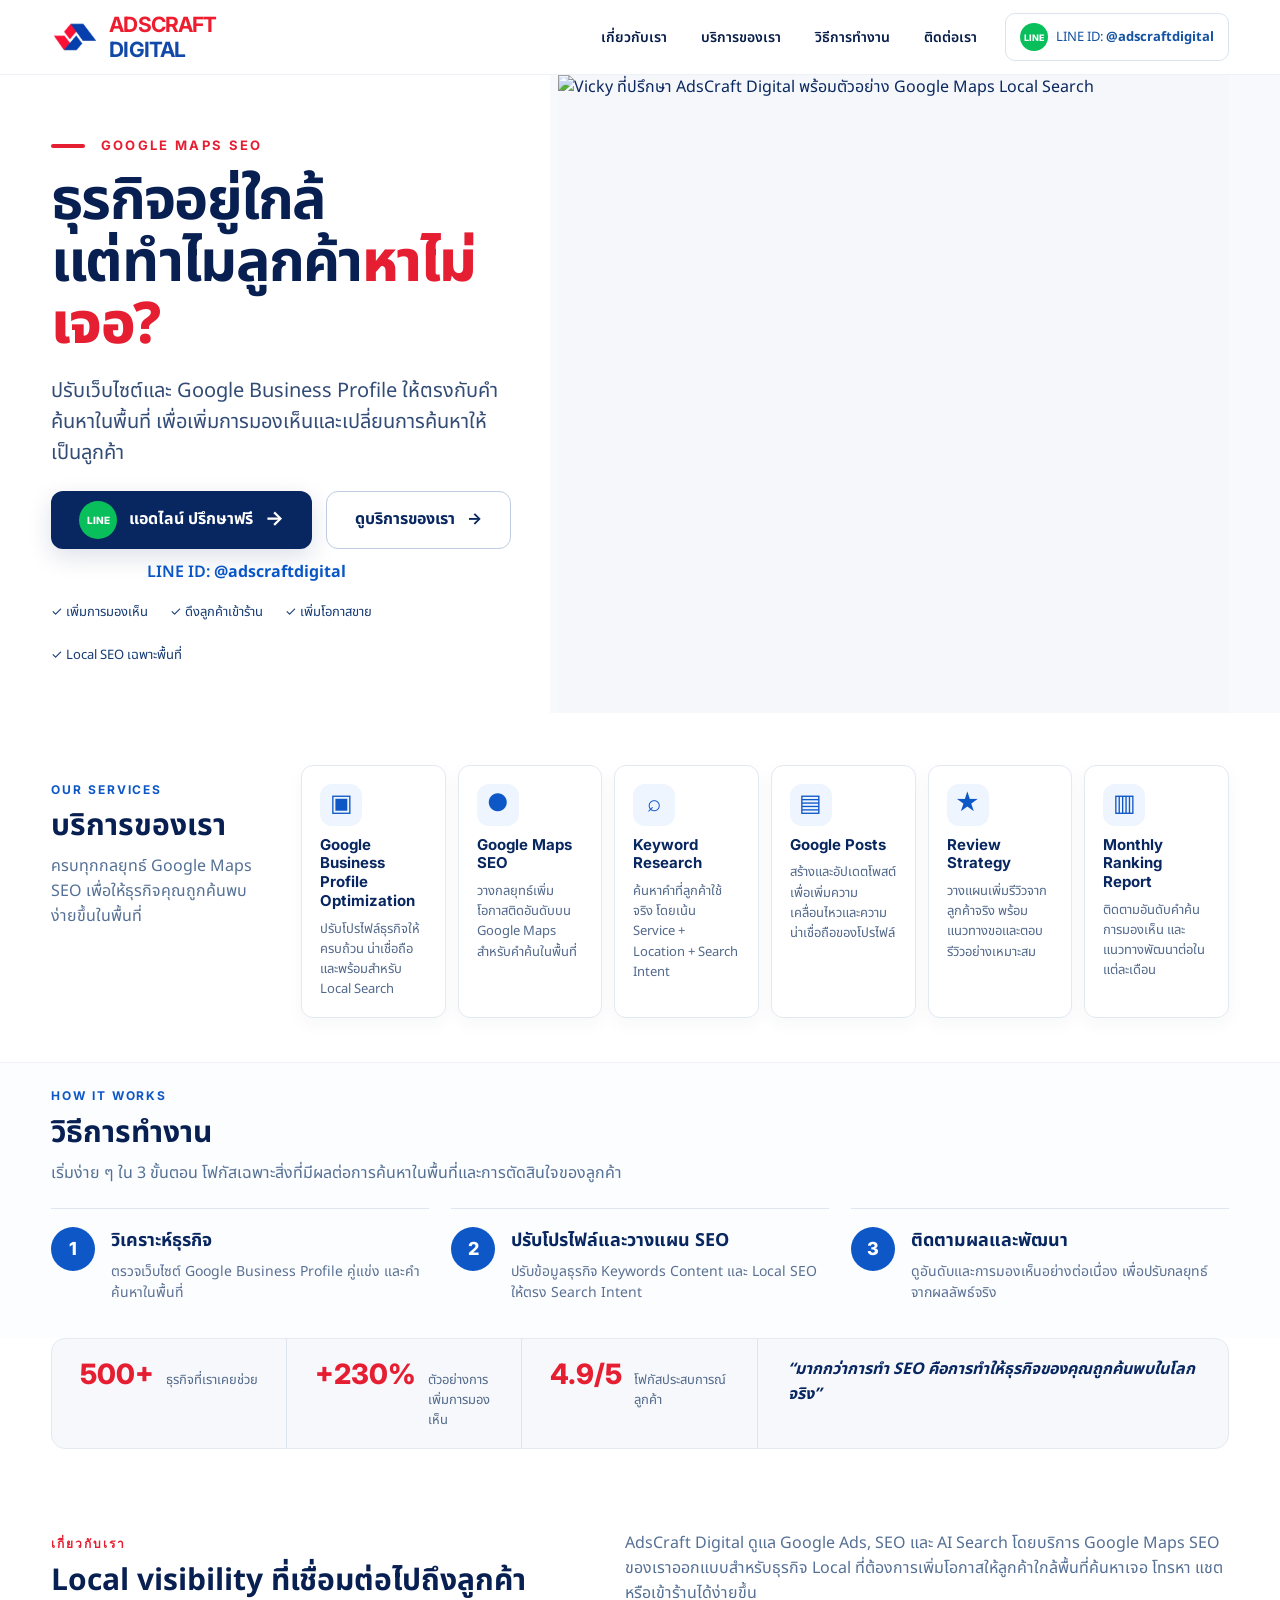
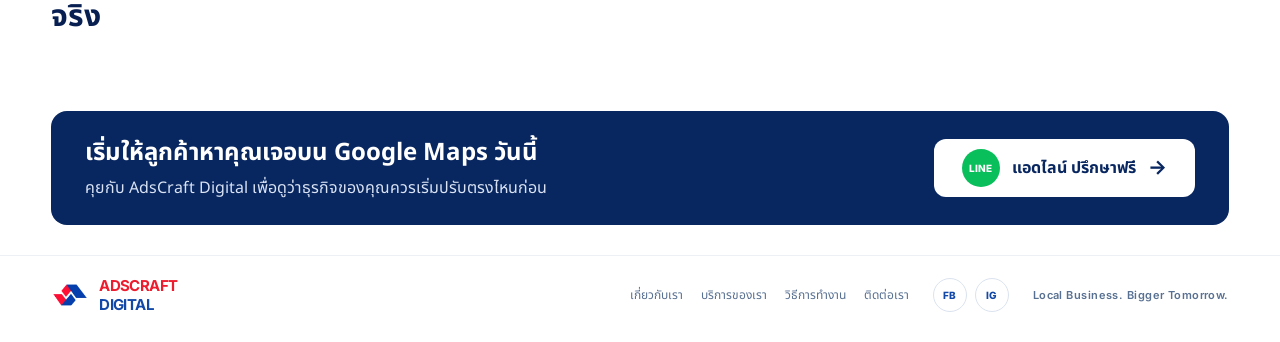
==== commit 1bb3244d: "Improve hero image sharpness and refresh cache" ====
--- a/index.html
+++ b/index.html
@@ -6,18 +6,19 @@
   <title>Google Maps SEO | AdsCraft Digital</title>
   <meta name="description" content="ธุรกิจอยู่ใกล้ แต่ทำไมลูกค้าหาไม่เจอ? AdsCraft Digital ช่วยปรับเว็บไซต์และ Google Business Profile ให้ตรงกับคำค้นหาในพื้นที่ เพื่อเพิ่มการมองเห็นและเปลี่ยนการค้นหาให้เป็นลูกค้า">
   <meta name="theme-color" content="#08265f">
-
   <meta property="og:title" content="AdsCraft Digital | Google Maps SEO">
   <meta property="og:description" content="ปรับเว็บไซต์และ Google Business Profile ให้ตรงกับคำค้นหาในพื้นที่ เพื่อเพิ่มการมองเห็นและเปลี่ยนการค้นหาให้เป็นลูกค้า">
   <meta property="og:type" content="website">
-  <meta property="og:image" content="assets/hero-vicky-sharp.webp">
-
+  <meta property="og:image" content="assets/hero-vicky-sharp.webp?v=3">
+  <link rel="preload" as="image" href="assets/hero-vicky-sharp.webp?v=3" fetchpriority="high">
   <link rel="icon" type="image/webp" href="assets/adscraft-icon.webp">
   <link rel="preconnect" href="https://fonts.googleapis.com">
   <link rel="preconnect" href="https://fonts.gstatic.com" crossorigin>
   <link href="https://fonts.googleapis.com/css2?family=Inter:wght@400;500;600;700;800&family=Noto+Sans+Thai:wght@400;500;600;700;800&display=swap" rel="stylesheet">
   <link rel="stylesheet" href="style.css">
-
+  <style>
+    .hero-media img{width:100%;height:100%;object-fit:cover;object-position:center;display:block;image-rendering:auto;}
+  </style>
   <script type="application/ld+json">
   {
     "@context":"https://schema.org",
@@ -32,7 +33,6 @@
   }
   </script>
 </head>
-
 <body>
 <header class="site-header">
   <div class="container nav-wrap">
@@ -40,25 +40,16 @@
       <img src="assets/adscraft-icon.webp" alt="AdsCraft Digital logo">
       <span class="brand-wordmark"><strong>ADSCRAFT</strong><b>DIGITAL</b></span>
     </a>
-
-    <button class="menu-toggle" aria-label="เปิดเมนู" aria-expanded="false">
-      <span></span><span></span><span></span>
-    </button>
-
+    <button class="menu-toggle" aria-label="เปิดเมนู" aria-expanded="false"><span></span><span></span><span></span></button>
     <nav class="main-nav" aria-label="Main navigation">
       <a href="#about">เกี่ยวกับเรา</a>
       <a href="#services">บริการของเรา</a>
       <a href="#how-it-works">วิธีการทำงาน</a>
       <a href="https://line.me/R/ti/p/@adscraftdigital" target="_blank" rel="noopener">ติดต่อเรา</a>
     </nav>
-
-    <a class="header-line" href="https://line.me/R/ti/p/@adscraftdigital" target="_blank" rel="noopener">
-      <span class="line-bubble">LINE</span>
-      <span>LINE ID: <b>@adscraftdigital</b></span>
-    </a>
+    <a class="header-line" href="https://line.me/R/ti/p/@adscraftdigital" target="_blank" rel="noopener"><span class="line-bubble">LINE</span><span>LINE ID: <b>@adscraftdigital</b></span></a>
   </div>
 </header>
-
 <main id="top">
 <section class="hero">
   <div class="container hero-grid">
@@ -74,11 +65,10 @@
       <div class="trust-row"><span>✓ เพิ่มการมองเห็น</span><span>✓ ดึงลูกค้าเข้าร้าน</span><span>✓ เพิ่มโอกาสขาย</span><span>✓ Local SEO เฉพาะพื้นที่</span></div>
     </div>
     <div class="hero-media">
-      <img src="assets/hero-vicky-sharp.webp?v=2" alt="Vicky ที่ปรึกษา AdsCraft Digital พร้อมตัวอย่าง Google Maps Local Search" width="1664" height="1040" loading="eager" decoding="async" fetchpriority="high" onerror="this.onerror=null;this.src='assets/hero-vicky.webp?v=2';">
+      <img src="assets/hero-vicky-sharp.webp?v=3" srcset="assets/hero-vicky-sharp.webp?v=3 1664w" sizes="(max-width:820px) 92vw, 57vw" alt="Vicky ที่ปรึกษา AdsCraft Digital พร้อมตัวอย่าง Google Maps Local Search" width="1664" height="1040" loading="eager" decoding="async" fetchpriority="high" onerror="this.onerror=null;this.src='assets/hero-vicky.webp?v=3';">
     </div>
   </div>
 </section>
-
 <section class="services-section" id="services"><div class="container services-layout"><div class="services-intro"><span class="section-kicker">OUR SERVICES</span><h2>บริการของเรา</h2><p>ครบทุกกลยุทธ์ Google Maps SEO เพื่อให้ธุรกิจคุณถูกค้นพบง่ายขึ้นในพื้นที่</p></div><div class="service-grid">
 <article class="service-card"><span class="icon">▣</span><h3>Google Business Profile Optimization</h3><p>ปรับโปรไฟล์ธุรกิจให้ครบถ้วน น่าเชื่อถือ และพร้อมสำหรับ Local Search</p></article>
 <article class="service-card"><span class="icon">●</span><h3>Google Maps SEO</h3><p>วางกลยุทธ์เพิ่มโอกาสติดอันดับบน Google Maps สำหรับคำค้นในพื้นที่</p></article>
@@ -86,20 +76,15 @@
 <article class="service-card"><span class="icon">▤</span><h3>Google Posts</h3><p>สร้างและอัปเดตโพสต์เพื่อเพิ่มความเคลื่อนไหวและความน่าเชื่อถือของโปรไฟล์</p></article>
 <article class="service-card"><span class="icon">★</span><h3>Review Strategy</h3><p>วางแผนเพิ่มรีวิวจากลูกค้าจริง พร้อมแนวทางขอและตอบรีวิวอย่างเหมาะสม</p></article>
 <article class="service-card"><span class="icon">▥</span><h3>Monthly Ranking Report</h3><p>ติดตามอันดับคำค้น การมองเห็น และแนวทางพัฒนาต่อในแต่ละเดือน</p></article></div></div></section>
-
 <section class="process-section" id="how-it-works"><div class="container"><div class="section-title"><span class="section-kicker">HOW IT WORKS</span><h2>วิธีการทำงาน</h2><p>เริ่มง่าย ๆ ใน 3 ขั้นตอน โฟกัสเฉพาะสิ่งที่มีผลต่อการค้นหาในพื้นที่และการตัดสินใจของลูกค้า</p></div><div class="process-grid">
 <article class="step"><span class="step-no">1</span><div><h3>วิเคราะห์ธุรกิจ</h3><p>ตรวจเว็บไซต์ Google Business Profile คู่แข่ง และคำค้นหาในพื้นที่</p></div></article>
 <article class="step"><span class="step-no">2</span><div><h3>ปรับโปรไฟล์และวางแผน SEO</h3><p>ปรับข้อมูลธุรกิจ Keywords Content และ Local SEO ให้ตรง Search Intent</p></div></article>
 <article class="step"><span class="step-no">3</span><div><h3>ติดตามผลและพัฒนา</h3><p>ดูอันดับและการมองเห็นอย่างต่อเนื่อง เพื่อปรับกลยุทธ์จากผลลัพธ์จริง</p></div></article></div></div></section>
-
 <section class="proof-section"><div class="container proof-grid"><div class="proof"><strong>500+</strong><span>ธุรกิจที่เราเคยช่วย</span></div><div class="proof"><strong>+230%</strong><span>ตัวอย่างการเพิ่มการมองเห็น</span></div><div class="proof"><strong>4.9/5</strong><span>โฟกัสประสบการณ์ลูกค้า</span></div><div class="quote">“มากกว่าการทำ SEO คือการทำให้ธุรกิจของคุณถูกค้นพบในโลกจริง”</div></div></section>
-
 <section class="about-section" id="about"><div class="container about-grid"><div><span class="section-kicker">เกี่ยวกับเรา</span><h2>Local visibility ที่เชื่อมต่อไปถึงลูกค้าจริง</h2></div><div><p>AdsCraft Digital ดูแล Google Ads, SEO และ AI Search โดยบริการ Google Maps SEO ของเราออกแบบสำหรับธุรกิจ Local ที่ต้องการเพิ่มโอกาสให้ลูกค้าใกล้พื้นที่ค้นหาเจอ โทรหา แชต หรือเข้าร้านได้ง่ายขึ้น</p></div></div></section>
-
 <section class="final-cta"><div class="container final-cta-inner"><div><h2>เริ่มให้ลูกค้าหาคุณเจอบน Google Maps วันนี้</h2><p>คุยกับ AdsCraft Digital เพื่อดูว่าธุรกิจของคุณควรเริ่มปรับตรงไหนก่อน</p></div><a class="btn btn-line" href="https://line.me/R/ti/p/@adscraftdigital" target="_blank" rel="noopener"><span class="line-circle">LINE</span> แอดไลน์ ปรึกษาฟรี <span class="arrow">→</span></a></div></section>
 </main>
-
 <footer><div class="container footer-inner"><a class="footer-brand" href="#top" aria-label="AdsCraft Digital"><img src="assets/adscraft-icon.webp" alt="AdsCraft Digital logo"><span class="brand-wordmark"><strong>ADSCRAFT</strong><b>DIGITAL</b></span></a><nav><a href="#about">เกี่ยวกับเรา</a><a href="#services">บริการของเรา</a><a href="#how-it-works">วิธีการทำงาน</a><a href="https://line.me/R/ti/p/@adscraftdigital" target="_blank" rel="noopener">ติดต่อเรา</a></nav><div class="social-links" aria-label="Social Media"><a href="https://www.facebook.com/adcraftdigital101/" target="_blank" rel="noopener" aria-label="Facebook AdsCraft Digital">FB</a><a href="https://www.instagram.com/adscraft.digital" target="_blank" rel="noopener" aria-label="Instagram AdsCraft Digital">IG</a></div><span class="footer-tagline">Local Business. Bigger Tomorrow.</span></div></footer>
 <script src="script.js"></script>
 </body>
-</html>
+</html>
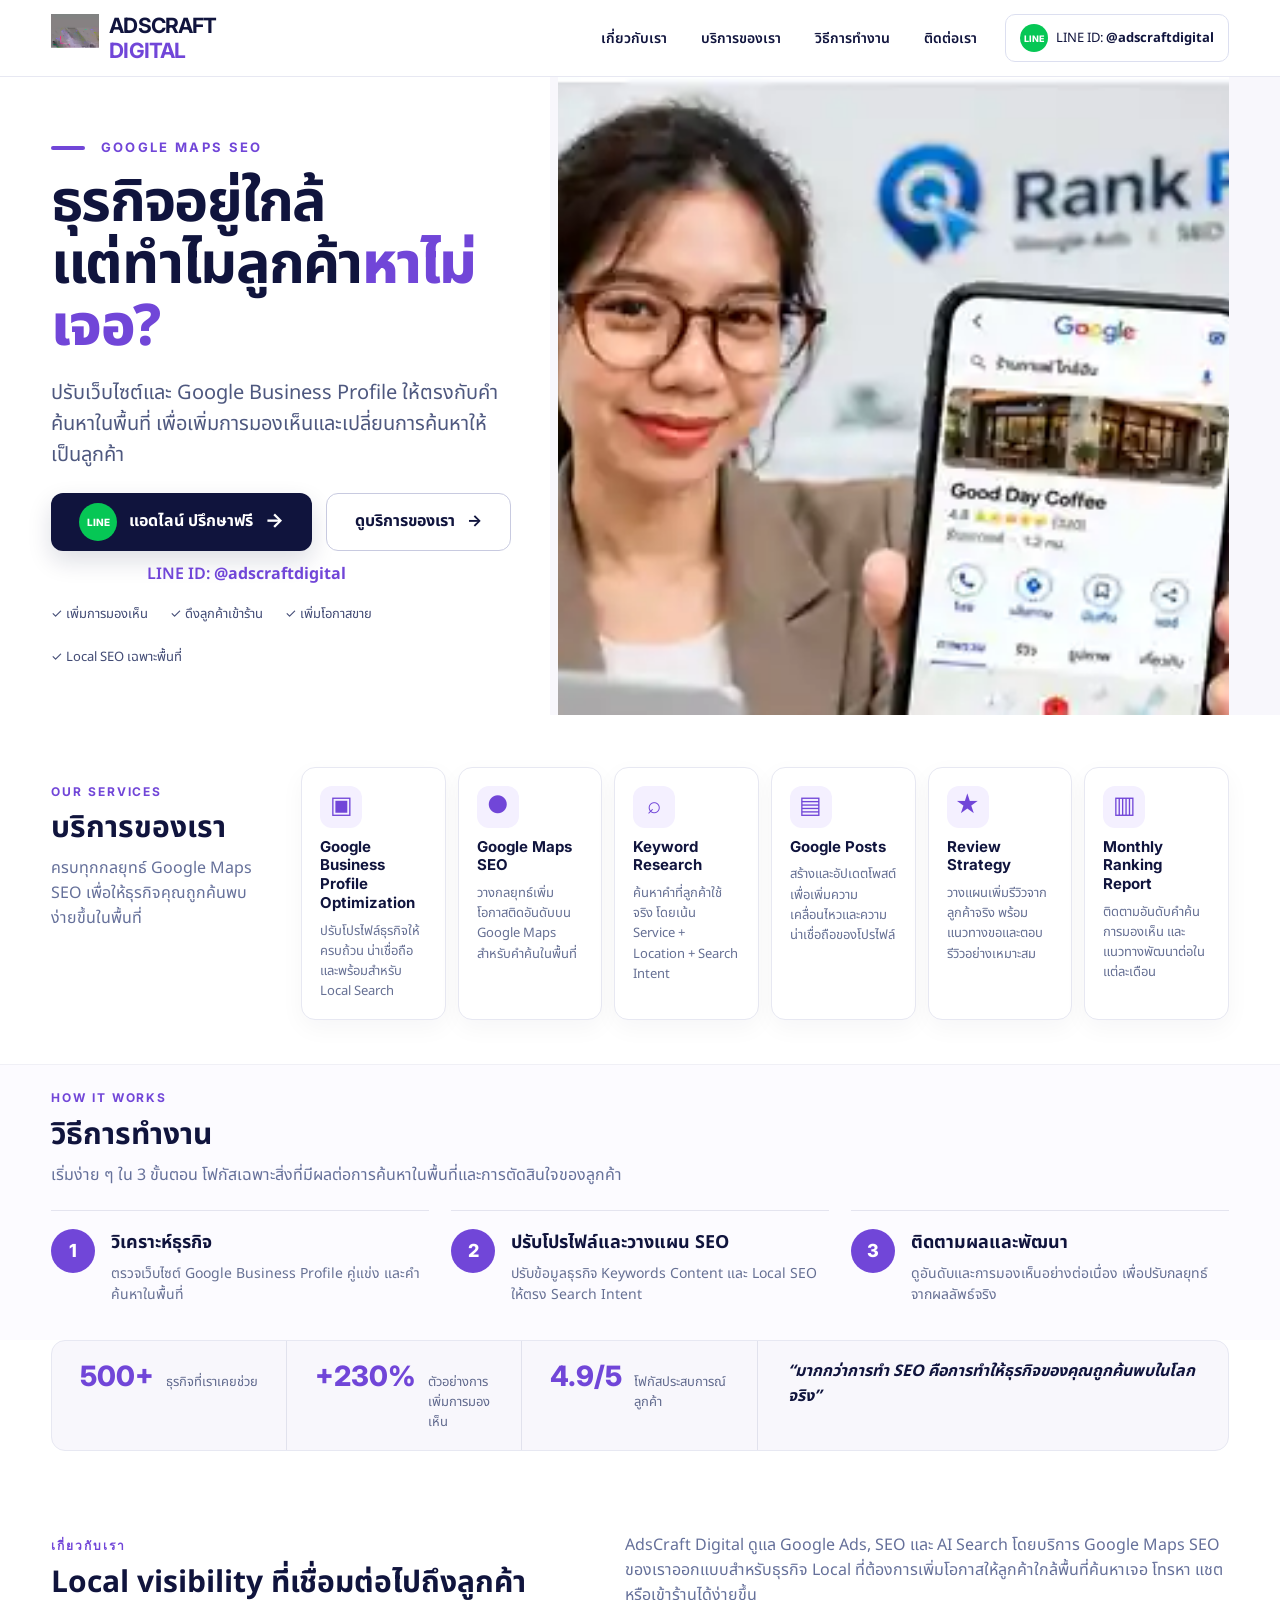
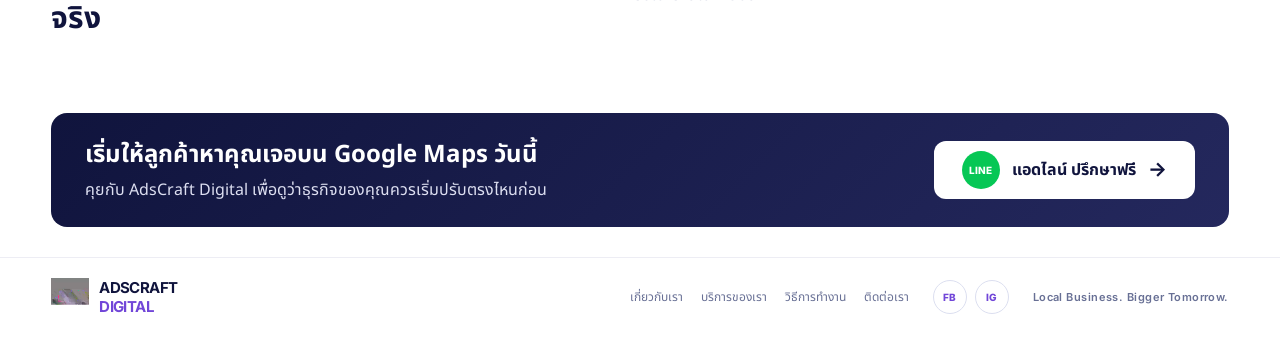
==== commit 73058549: "Apply AdsCraft purple logo CI and fix hero fallback" ====
--- a/index.html
+++ b/index.html
@@ -5,20 +5,20 @@
   <meta name="viewport" content="width=device-width, initial-scale=1">
   <title>Google Maps SEO | AdsCraft Digital</title>
   <meta name="description" content="ธุรกิจอยู่ใกล้ แต่ทำไมลูกค้าหาไม่เจอ? AdsCraft Digital ช่วยปรับเว็บไซต์และ Google Business Profile ให้ตรงกับคำค้นหาในพื้นที่ เพื่อเพิ่มการมองเห็นและเปลี่ยนการค้นหาให้เป็นลูกค้า">
-  <meta name="theme-color" content="#08265f">
+  <meta name="theme-color" content="#10143D">
+
   <meta property="og:title" content="AdsCraft Digital | Google Maps SEO">
   <meta property="og:description" content="ปรับเว็บไซต์และ Google Business Profile ให้ตรงกับคำค้นหาในพื้นที่ เพื่อเพิ่มการมองเห็นและเปลี่ยนการค้นหาให้เป็นลูกค้า">
   <meta property="og:type" content="website">
-  <meta property="og:image" content="assets/hero-vicky-sharp.webp?v=3">
-  <link rel="preload" as="image" href="assets/hero-vicky-sharp.webp?v=3" fetchpriority="high">
-  <link rel="icon" type="image/webp" href="assets/adscraft-icon.webp">
+  <meta property="og:image" content="assets/hero-vicky.webp?v=5">
+
+  <link rel="icon" type="image/webp" href="assets/adscraft-icon.webp?v=5">
+  <link rel="preload" as="image" href="assets/hero-vicky.webp?v=5" type="image/webp">
   <link rel="preconnect" href="https://fonts.googleapis.com">
   <link rel="preconnect" href="https://fonts.gstatic.com" crossorigin>
   <link href="https://fonts.googleapis.com/css2?family=Inter:wght@400;500;600;700;800&family=Noto+Sans+Thai:wght@400;500;600;700;800&display=swap" rel="stylesheet">
   <link rel="stylesheet" href="style.css">
-  <style>
-    .hero-media img{width:100%;height:100%;object-fit:cover;object-position:center;display:block;image-rendering:auto;}
-  </style>
+
   <script type="application/ld+json">
   {
     "@context":"https://schema.org",
@@ -33,58 +33,246 @@
   }
   </script>
 </head>
+
 <body>
 <header class="site-header">
   <div class="container nav-wrap">
     <a class="brand" href="#top" aria-label="AdsCraft Digital">
-      <img src="assets/adscraft-icon.webp" alt="AdsCraft Digital logo">
+      <img src="assets/adscraft-icon.webp?v=5" alt="AdsCraft Digital logo">
       <span class="brand-wordmark"><strong>ADSCRAFT</strong><b>DIGITAL</b></span>
     </a>
-    <button class="menu-toggle" aria-label="เปิดเมนู" aria-expanded="false"><span></span><span></span><span></span></button>
+
+    <button class="menu-toggle" aria-label="เปิดเมนู" aria-expanded="false">
+      <span></span><span></span><span></span>
+    </button>
+
     <nav class="main-nav" aria-label="Main navigation">
       <a href="#about">เกี่ยวกับเรา</a>
       <a href="#services">บริการของเรา</a>
       <a href="#how-it-works">วิธีการทำงาน</a>
       <a href="https://line.me/R/ti/p/@adscraftdigital" target="_blank" rel="noopener">ติดต่อเรา</a>
     </nav>
-    <a class="header-line" href="https://line.me/R/ti/p/@adscraftdigital" target="_blank" rel="noopener"><span class="line-bubble">LINE</span><span>LINE ID: <b>@adscraftdigital</b></span></a>
+
+    <a class="header-line" href="https://line.me/R/ti/p/@adscraftdigital" target="_blank" rel="noopener">
+      <span class="line-bubble">LINE</span>
+      <span>LINE ID: <b>@adscraftdigital</b></span>
+    </a>
   </div>
 </header>
+
 <main id="top">
+
 <section class="hero">
   <div class="container hero-grid">
+
     <div class="hero-copy">
       <p class="eyebrow"><span></span> GOOGLE MAPS SEO</p>
-      <h1>ธุรกิจอยู่ใกล้<br>แต่ทำไมลูกค้า<strong>หาไม่เจอ?</strong></h1>
-      <p class="hero-sub">ปรับเว็บไซต์และ Google Business Profile ให้ตรงกับคำค้นหาในพื้นที่ เพื่อเพิ่มการมองเห็นและเปลี่ยนการค้นหาให้เป็นลูกค้า</p>
+
+      <h1>
+        ธุรกิจอยู่ใกล้<br>
+        แต่ทำไมลูกค้า<strong>หาไม่เจอ?</strong>
+      </h1>
+
+      <p class="hero-sub">
+        ปรับเว็บไซต์และ Google Business Profile ให้ตรงกับคำค้นหาในพื้นที่
+        เพื่อเพิ่มการมองเห็นและเปลี่ยนการค้นหาให้เป็นลูกค้า
+      </p>
+
       <div class="hero-actions">
-        <a class="btn btn-line" href="https://line.me/R/ti/p/@adscraftdigital" target="_blank" rel="noopener"><span class="line-circle">LINE</span>แอดไลน์ ปรึกษาฟรี <span class="arrow">→</span></a>
-        <a class="btn btn-light" href="#services">ดูบริการของเรา <span>→</span></a>
+        <a class="btn btn-line" href="https://line.me/R/ti/p/@adscraftdigital" target="_blank" rel="noopener">
+          <span class="line-circle">LINE</span>
+          แอดไลน์ ปรึกษาฟรี
+          <span class="arrow">→</span>
+        </a>
+
+        <a class="btn btn-light" href="#services">
+          ดูบริการของเรา <span>→</span>
+        </a>
       </div>
-      <a class="line-id" href="https://line.me/R/ti/p/@adscraftdigital" target="_blank" rel="noopener">LINE ID: <strong>@adscraftdigital</strong></a>
-      <div class="trust-row"><span>✓ เพิ่มการมองเห็น</span><span>✓ ดึงลูกค้าเข้าร้าน</span><span>✓ เพิ่มโอกาสขาย</span><span>✓ Local SEO เฉพาะพื้นที่</span></div>
-    </div>
+
+      <a class="line-id" href="https://line.me/R/ti/p/@adscraftdigital" target="_blank" rel="noopener">
+        LINE ID: <strong>@adscraftdigital</strong>
+      </a>
+
+      <div class="trust-row">
+        <span>✓ เพิ่มการมองเห็น</span>
+        <span>✓ ดึงลูกค้าเข้าร้าน</span>
+        <span>✓ เพิ่มโอกาสขาย</span>
+        <span>✓ Local SEO เฉพาะพื้นที่</span>
+      </div>
+    </div>
+
     <div class="hero-media">
-      <img src="assets/hero-vicky-sharp.webp?v=3" srcset="assets/hero-vicky-sharp.webp?v=3 1664w" sizes="(max-width:820px) 92vw, 57vw" alt="Vicky ที่ปรึกษา AdsCraft Digital พร้อมตัวอย่าง Google Maps Local Search" width="1664" height="1040" loading="eager" decoding="async" fetchpriority="high" onerror="this.onerror=null;this.src='assets/hero-vicky.webp?v=3';">
-    </div>
-  </div>
-</section>
-<section class="services-section" id="services"><div class="container services-layout"><div class="services-intro"><span class="section-kicker">OUR SERVICES</span><h2>บริการของเรา</h2><p>ครบทุกกลยุทธ์ Google Maps SEO เพื่อให้ธุรกิจคุณถูกค้นพบง่ายขึ้นในพื้นที่</p></div><div class="service-grid">
-<article class="service-card"><span class="icon">▣</span><h3>Google Business Profile Optimization</h3><p>ปรับโปรไฟล์ธุรกิจให้ครบถ้วน น่าเชื่อถือ และพร้อมสำหรับ Local Search</p></article>
-<article class="service-card"><span class="icon">●</span><h3>Google Maps SEO</h3><p>วางกลยุทธ์เพิ่มโอกาสติดอันดับบน Google Maps สำหรับคำค้นในพื้นที่</p></article>
-<article class="service-card"><span class="icon">⌕</span><h3>Keyword Research</h3><p>ค้นหาคำที่ลูกค้าใช้จริง โดยเน้น Service + Location + Search Intent</p></article>
-<article class="service-card"><span class="icon">▤</span><h3>Google Posts</h3><p>สร้างและอัปเดตโพสต์เพื่อเพิ่มความเคลื่อนไหวและความน่าเชื่อถือของโปรไฟล์</p></article>
-<article class="service-card"><span class="icon">★</span><h3>Review Strategy</h3><p>วางแผนเพิ่มรีวิวจากลูกค้าจริง พร้อมแนวทางขอและตอบรีวิวอย่างเหมาะสม</p></article>
-<article class="service-card"><span class="icon">▥</span><h3>Monthly Ranking Report</h3><p>ติดตามอันดับคำค้น การมองเห็น และแนวทางพัฒนาต่อในแต่ละเดือน</p></article></div></div></section>
-<section class="process-section" id="how-it-works"><div class="container"><div class="section-title"><span class="section-kicker">HOW IT WORKS</span><h2>วิธีการทำงาน</h2><p>เริ่มง่าย ๆ ใน 3 ขั้นตอน โฟกัสเฉพาะสิ่งที่มีผลต่อการค้นหาในพื้นที่และการตัดสินใจของลูกค้า</p></div><div class="process-grid">
-<article class="step"><span class="step-no">1</span><div><h3>วิเคราะห์ธุรกิจ</h3><p>ตรวจเว็บไซต์ Google Business Profile คู่แข่ง และคำค้นหาในพื้นที่</p></div></article>
-<article class="step"><span class="step-no">2</span><div><h3>ปรับโปรไฟล์และวางแผน SEO</h3><p>ปรับข้อมูลธุรกิจ Keywords Content และ Local SEO ให้ตรง Search Intent</p></div></article>
-<article class="step"><span class="step-no">3</span><div><h3>ติดตามผลและพัฒนา</h3><p>ดูอันดับและการมองเห็นอย่างต่อเนื่อง เพื่อปรับกลยุทธ์จากผลลัพธ์จริง</p></div></article></div></div></section>
-<section class="proof-section"><div class="container proof-grid"><div class="proof"><strong>500+</strong><span>ธุรกิจที่เราเคยช่วย</span></div><div class="proof"><strong>+230%</strong><span>ตัวอย่างการเพิ่มการมองเห็น</span></div><div class="proof"><strong>4.9/5</strong><span>โฟกัสประสบการณ์ลูกค้า</span></div><div class="quote">“มากกว่าการทำ SEO คือการทำให้ธุรกิจของคุณถูกค้นพบในโลกจริง”</div></div></section>
-<section class="about-section" id="about"><div class="container about-grid"><div><span class="section-kicker">เกี่ยวกับเรา</span><h2>Local visibility ที่เชื่อมต่อไปถึงลูกค้าจริง</h2></div><div><p>AdsCraft Digital ดูแล Google Ads, SEO และ AI Search โดยบริการ Google Maps SEO ของเราออกแบบสำหรับธุรกิจ Local ที่ต้องการเพิ่มโอกาสให้ลูกค้าใกล้พื้นที่ค้นหาเจอ โทรหา แชต หรือเข้าร้านได้ง่ายขึ้น</p></div></div></section>
-<section class="final-cta"><div class="container final-cta-inner"><div><h2>เริ่มให้ลูกค้าหาคุณเจอบน Google Maps วันนี้</h2><p>คุยกับ AdsCraft Digital เพื่อดูว่าธุรกิจของคุณควรเริ่มปรับตรงไหนก่อน</p></div><a class="btn btn-line" href="https://line.me/R/ti/p/@adscraftdigital" target="_blank" rel="noopener"><span class="line-circle">LINE</span> แอดไลน์ ปรึกษาฟรี <span class="arrow">→</span></a></div></section>
+      <img
+        src="assets/hero-vicky.webp?v=5"
+        alt="Vicky ที่ปรึกษา AdsCraft Digital พร้อมตัวอย่าง Google Maps Local Search"
+        width="1664"
+        height="1040"
+        loading="eager"
+        decoding="async"
+        fetchpriority="high"
+        onerror="this.onerror=null;this.src='assets/hero-consultant.webp?v=5';"
+      >
+    </div>
+
+  </div>
+</section>
+
+<section class="services-section" id="services">
+  <div class="container services-layout">
+
+    <div class="services-intro">
+      <span class="section-kicker">OUR SERVICES</span>
+      <h2>บริการของเรา</h2>
+      <p>ครบทุกกลยุทธ์ Google Maps SEO เพื่อให้ธุรกิจคุณถูกค้นพบง่ายขึ้นในพื้นที่</p>
+    </div>
+
+    <div class="service-grid">
+      <article class="service-card">
+        <span class="icon">▣</span>
+        <h3>Google Business Profile Optimization</h3>
+        <p>ปรับโปรไฟล์ธุรกิจให้ครบถ้วน น่าเชื่อถือ และพร้อมสำหรับ Local Search</p>
+      </article>
+
+      <article class="service-card">
+        <span class="icon">●</span>
+        <h3>Google Maps SEO</h3>
+        <p>วางกลยุทธ์เพิ่มโอกาสติดอันดับบน Google Maps สำหรับคำค้นในพื้นที่</p>
+      </article>
+
+      <article class="service-card">
+        <span class="icon">⌕</span>
+        <h3>Keyword Research</h3>
+        <p>ค้นหาคำที่ลูกค้าใช้จริง โดยเน้น Service + Location + Search Intent</p>
+      </article>
+
+      <article class="service-card">
+        <span class="icon">▤</span>
+        <h3>Google Posts</h3>
+        <p>สร้างและอัปเดตโพสต์เพื่อเพิ่มความเคลื่อนไหวและความน่าเชื่อถือของโปรไฟล์</p>
+      </article>
+
+      <article class="service-card">
+        <span class="icon">★</span>
+        <h3>Review Strategy</h3>
+        <p>วางแผนเพิ่มรีวิวจากลูกค้าจริง พร้อมแนวทางขอและตอบรีวิวอย่างเหมาะสม</p>
+      </article>
+
+      <article class="service-card">
+        <span class="icon">▥</span>
+        <h3>Monthly Ranking Report</h3>
+        <p>ติดตามอันดับคำค้น การมองเห็น และแนวทางพัฒนาต่อในแต่ละเดือน</p>
+      </article>
+    </div>
+
+  </div>
+</section>
+
+<section class="process-section" id="how-it-works">
+  <div class="container">
+
+    <div class="section-title">
+      <span class="section-kicker">HOW IT WORKS</span>
+      <h2>วิธีการทำงาน</h2>
+      <p>เริ่มง่าย ๆ ใน 3 ขั้นตอน โฟกัสเฉพาะสิ่งที่มีผลต่อการค้นหาในพื้นที่และการตัดสินใจของลูกค้า</p>
+    </div>
+
+    <div class="process-grid">
+      <article class="step">
+        <span class="step-no">1</span>
+        <div>
+          <h3>วิเคราะห์ธุรกิจ</h3>
+          <p>ตรวจเว็บไซต์ Google Business Profile คู่แข่ง และคำค้นหาในพื้นที่</p>
+        </div>
+      </article>
+
+      <article class="step">
+        <span class="step-no">2</span>
+        <div>
+          <h3>ปรับโปรไฟล์และวางแผน SEO</h3>
+          <p>ปรับข้อมูลธุรกิจ Keywords Content และ Local SEO ให้ตรง Search Intent</p>
+        </div>
+      </article>
+
+      <article class="step">
+        <span class="step-no">3</span>
+        <div>
+          <h3>ติดตามผลและพัฒนา</h3>
+          <p>ดูอันดับและการมองเห็นอย่างต่อเนื่อง เพื่อปรับกลยุทธ์จากผลลัพธ์จริง</p>
+        </div>
+      </article>
+    </div>
+
+  </div>
+</section>
+
+<section class="proof-section">
+  <div class="container proof-grid">
+    <div class="proof"><strong>500+</strong><span>ธุรกิจที่เราเคยช่วย</span></div>
+    <div class="proof"><strong>+230%</strong><span>ตัวอย่างการเพิ่มการมองเห็น</span></div>
+    <div class="proof"><strong>4.9/5</strong><span>โฟกัสประสบการณ์ลูกค้า</span></div>
+    <div class="quote">“มากกว่าการทำ SEO คือการทำให้ธุรกิจของคุณถูกค้นพบในโลกจริง”</div>
+  </div>
+</section>
+
+<section class="about-section" id="about">
+  <div class="container about-grid">
+    <div>
+      <span class="section-kicker">เกี่ยวกับเรา</span>
+      <h2>Local visibility ที่เชื่อมต่อไปถึงลูกค้าจริง</h2>
+    </div>
+
+    <div>
+      <p>
+        AdsCraft Digital ดูแล Google Ads, SEO และ AI Search โดยบริการ Google Maps SEO
+        ของเราออกแบบสำหรับธุรกิจ Local ที่ต้องการเพิ่มโอกาสให้ลูกค้าใกล้พื้นที่ค้นหาเจอ
+        โทรหา แชต หรือเข้าร้านได้ง่ายขึ้น
+      </p>
+    </div>
+  </div>
+</section>
+
+<section class="final-cta">
+  <div class="container final-cta-inner">
+    <div>
+      <h2>เริ่มให้ลูกค้าหาคุณเจอบน Google Maps วันนี้</h2>
+      <p>คุยกับ AdsCraft Digital เพื่อดูว่าธุรกิจของคุณควรเริ่มปรับตรงไหนก่อน</p>
+    </div>
+
+    <a class="btn btn-line" href="https://line.me/R/ti/p/@adscraftdigital" target="_blank" rel="noopener">
+      <span class="line-circle">LINE</span>
+      แอดไลน์ ปรึกษาฟรี
+      <span class="arrow">→</span>
+    </a>
+  </div>
+</section>
+
 </main>
-<footer><div class="container footer-inner"><a class="footer-brand" href="#top" aria-label="AdsCraft Digital"><img src="assets/adscraft-icon.webp" alt="AdsCraft Digital logo"><span class="brand-wordmark"><strong>ADSCRAFT</strong><b>DIGITAL</b></span></a><nav><a href="#about">เกี่ยวกับเรา</a><a href="#services">บริการของเรา</a><a href="#how-it-works">วิธีการทำงาน</a><a href="https://line.me/R/ti/p/@adscraftdigital" target="_blank" rel="noopener">ติดต่อเรา</a></nav><div class="social-links" aria-label="Social Media"><a href="https://www.facebook.com/adcraftdigital101/" target="_blank" rel="noopener" aria-label="Facebook AdsCraft Digital">FB</a><a href="https://www.instagram.com/adscraft.digital" target="_blank" rel="noopener" aria-label="Instagram AdsCraft Digital">IG</a></div><span class="footer-tagline">Local Business. Bigger Tomorrow.</span></div></footer>
+
+<footer>
+  <div class="container footer-inner">
+
+    <a class="footer-brand" href="#top" aria-label="AdsCraft Digital">
+      <img src="assets/adscraft-icon.webp?v=5" alt="AdsCraft Digital logo">
+      <span class="brand-wordmark"><strong>ADSCRAFT</strong><b>DIGITAL</b></span>
+    </a>
+
+    <nav>
+      <a href="#about">เกี่ยวกับเรา</a>
+      <a href="#services">บริการของเรา</a>
+      <a href="#how-it-works">วิธีการทำงาน</a>
+      <a href="https://line.me/R/ti/p/@adscraftdigital" target="_blank" rel="noopener">ติดต่อเรา</a>
+    </nav>
+
+    <div class="social-links" aria-label="Social Media">
+      <a href="https://www.facebook.com/adcraftdigital101/" target="_blank" rel="noopener" aria-label="Facebook AdsCraft Digital">FB</a>
+      <a href="https://www.instagram.com/adscraft.digital" target="_blank" rel="noopener" aria-label="Instagram AdsCraft Digital">IG</a>
+    </div>
+
+    <span class="footer-tagline">Local Business. Bigger Tomorrow.</span>
+  </div>
+</footer>
+
 <script src="script.js"></script>
 </body>
 </html>
--- a/style.css
+++ b/style.css
@@ -1 +1 @@
-*{box-sizing:border-box}html{scroll-behavior:smooth}body{margin:0;font-family:"Noto Sans Thai",Inter,Arial,sans-serif;color:#0a285f;background:#fff;line-height:1.55}a{text-decoration:none;color:inherit}.container{width:min(1460px,92%);margin:auto}.site-header{position:sticky;top:0;z-index:30;background:rgba(255,255,255,.96);border-bottom:1px solid #eef1f5;backdrop-filter:blur(12px)}.nav-wrap{height:74px;display:flex;align-items:center;gap:28px}.brand,.footer-brand{display:flex;align-items:center;gap:10px;flex:0 0 auto}.brand img{width:48px;height:48px;object-fit:contain;display:block}.brand-wordmark{display:flex;flex-direction:column;line-height:.88;font:800 21px Inter,sans-serif;letter-spacing:-.04em}.brand-wordmark strong{color:#ed1c2e}.brand-wordmark b{color:#1248a7}.main-nav{display:flex;gap:34px;margin-left:auto;font:600 14px "Noto Sans Thai",Inter,sans-serif;color:#071d49}.main-nav a:hover{color:#e61e32}.header-line{display:flex;align-items:center;gap:8px;border:1px solid #dbe3ef;border-radius:10px;padding:9px 14px;font-size:13px;color:#1352a2;background:#fff}.line-bubble,.line-circle{display:inline-grid;place-items:center;background:#08bf5b;color:#fff;font:800 9px Inter,sans-serif;border-radius:999px}.line-bubble{width:28px;height:28px}.menu-toggle{display:none;border:0;background:none}.hero{background:linear-gradient(90deg,#fff 0%,#fff 43%,#f7f9fc 43%,#f7f9fc 100%)}.hero-grid{display:grid;grid-template-columns:43% 57%;min-height:520px}.hero-copy{padding:62px 44px 48px 0;align-self:center}.eyebrow{font:700 13px Inter,sans-serif;letter-spacing:.18em;color:#e61e32;margin:0 0 18px}.eyebrow span{display:inline-block;width:34px;height:4px;border-radius:4px;background:#e61e32;vertical-align:middle;margin-right:10px}.hero h1{font-size:clamp(42px,4.5vw,70px);line-height:1.08;letter-spacing:-.03em;margin:0 0 18px;color:#081f52}.hero h1 strong{color:#e61e32;font-weight:800}.hero-sub{font-size:20px;color:#324c76;max-width:660px;margin:0 0 22px}.hero-actions{display:flex;gap:14px;flex-wrap:wrap}.btn{min-height:58px;display:inline-flex;align-items:center;justify-content:center;gap:12px;padding:0 28px;border-radius:12px;font-weight:700;transition:.2s ease}.btn:hover{transform:translateY(-2px)}.btn-line{background:#08265f;color:#fff;box-shadow:0 8px 24px rgba(8,38,95,.14)}.btn-line:hover{background:#0d367e}.line-circle{width:38px;height:38px;font-size:10px}.btn-light{border:1px solid #bfcbe0;background:#fff;color:#08265f}.line-id{display:block;width:max-content;margin:11px 0 18px 96px;color:#0957c7;font-weight:600}.trust-row{display:flex;gap:22px;flex-wrap:wrap;font-size:13px;color:#163b73}.hero-media{position:relative;overflow:hidden;min-height:520px;background:#f5f7fa}.hero-media img{width:100%;height:100%;object-fit:cover;object-position:center;display:block}.services-section{padding:52px 0 44px;background:#fff}.services-layout{display:grid;grid-template-columns:220px 1fr;gap:30px;align-items:start}.services-intro{padding-top:12px}.section-kicker{font:700 12px Inter,sans-serif;letter-spacing:.16em;color:#e61e32}.services-section .section-kicker,.process-section .section-kicker{color:#0d57c7}.services-intro h2,.section-title h2,.about-section h2{font-size:30px;line-height:1.2;margin:7px 0 10px;color:#081f52}.services-intro p,.section-title p,.about-section p{color:#557095;margin:0}.service-grid{display:grid;grid-template-columns:repeat(6,1fr);gap:12px}.service-card{border:1px solid #e3e9f1;border-radius:12px;padding:18px;background:#fff;min-height:190px;box-shadow:0 6px 18px rgba(17,42,82,.04)}.service-card .icon{display:grid;place-items:center;width:42px;height:42px;border-radius:12px;background:#eef5ff;color:#0d57c7;font-size:24px;margin-bottom:10px}.service-card h3{font:700 15px/1.25 Inter,"Noto Sans Thai",sans-serif;margin:0 0 8px;color:#08265f}.service-card p{font-size:13px;color:#52698c;margin:0}.process-section{padding:20px 0 34px;border-top:1px solid #f0f2f6;background:#fbfdff}.section-title{text-align:left;margin-bottom:22px}.process-grid{display:grid;grid-template-columns:repeat(3,1fr);gap:22px}.step{display:flex;gap:16px;align-items:flex-start;border-top:1px solid #dfe6f0;padding-top:18px}.step-no{flex:0 0 44px;width:44px;height:44px;border-radius:50%;background:#0d57c7;color:#fff;display:grid;place-items:center;font:800 18px Inter}.step h3{margin:0 0 6px;font-size:18px;color:#08265f}.step p{margin:0;color:#5a7093;font-size:14px}.proof-section{padding:0 0 34px}.proof-grid{display:grid;grid-template-columns:repeat(3,1fr) 2fr;background:#f6f8fb;border:1px solid #e5eaf1;border-radius:14px;overflow:hidden}.proof{padding:18px 28px;border-right:1px solid #dfe5ee;display:flex;gap:12px;align-items:baseline}.proof strong{font:800 28px Inter;color:#e61e32}.proof span{font-size:13px;color:#52698a}.quote{padding:18px 30px;font-weight:700;font-style:italic;color:#08265f}.about-section{padding:48px 0;background:#fff}.about-grid{display:grid;grid-template-columns:1fr 1.2fr;gap:70px;align-items:start}.final-cta{padding:18px 0 30px}.final-cta-inner{background:#08265f;color:#fff;border-radius:16px;padding:24px 34px;display:flex;align-items:center;justify-content:space-between;gap:24px}.final-cta h2{margin:0 0 4px;font-size:24px}.final-cta p{margin:0;color:#d9e3f4}.final-cta .btn-line{background:#fff;color:#08265f;box-shadow:none}.final-cta .btn-line:hover{background:#f7f9fc}footer{border-top:1px solid #edf0f5;padding:20px 0 28px}.footer-inner{display:flex;align-items:center;gap:24px;font-size:12px;color:#587091}.footer-brand img{width:38px;height:38px;object-fit:contain}.footer-brand .brand-wordmark{font-size:15px}.footer-inner nav{display:flex;gap:18px;margin-left:auto}.footer-inner nav a:hover{color:#e61e32}.social-links{display:flex;gap:8px}.social-links a{width:34px;height:34px;border:1px solid #dbe3ef;border-radius:50%;display:grid;place-items:center;font:800 10px Inter;color:#1248a7;background:#fff;transition:.2s ease}.social-links a:hover{background:#1248a7;color:#fff;border-color:#1248a7;transform:translateY(-1px)}.footer-tagline{font:600 11px Inter;letter-spacing:.04em;white-space:nowrap}.arrow{font-size:20px}@media(max-width:1180px){.main-nav{gap:18px}.header-line span:last-child{display:none}.service-grid{grid-template-columns:repeat(3,1fr)}.hero-grid{grid-template-columns:48% 52%}.hero h1{font-size:50px}}@media(max-width:820px){.nav-wrap{height:66px}.brand img{width:42px;height:42px}.brand-wordmark{font-size:17px}.main-nav{position:absolute;top:66px;left:0;right:0;background:#fff;display:none;flex-direction:column;padding:20px 5%;border-top:1px solid #eee}.main-nav.open{display:flex}.menu-toggle{display:block;margin-left:auto}.menu-toggle span{display:block;width:24px;height:2px;background:#08265f;margin:5px}.header-line{padding:6px}.hero{background:#fff}.hero-grid{grid-template-columns:1fr}.hero-copy{padding:40px 0 30px}.hero-media{min-height:360px;border-radius:16px;margin-bottom:24px}.hero h1{font-size:46px}.services-layout{grid-template-columns:1fr}.service-grid{grid-template-columns:repeat(2,1fr)}.process-grid{grid-template-columns:1fr}.proof-grid{grid-template-columns:1fr 1fr}.quote{grid-column:1/-1}.about-grid{grid-template-columns:1fr;gap:16px}.final-cta-inner{flex-direction:column;align-items:flex-start}.footer-inner{flex-wrap:wrap}.footer-inner nav{margin-left:0;order:3;width:100%}.footer-tagline{margin-left:auto}}@media(max-width:520px){.container{width:min(92%,100%)}.brand-wordmark{font-size:15px}.hero h1{font-size:39px}.hero-sub{font-size:17px}.hero-actions{display:grid}.btn{width:100%}.line-id{margin-left:0}.trust-row{gap:10px 16px}.service-grid{grid-template-columns:1fr}.proof-grid{grid-template-columns:1fr}.proof{border-right:0;border-bottom:1px solid #dfe5ee}.footer-inner nav{display:grid;grid-template-columns:1fr 1fr;width:100%}.footer-tagline{width:100%;margin-left:0}.social-links{margin-left:auto}}+:root{--navy:#10143D;--navy-2:#171B52;--purple:#7146D8;--purple-2:#8A5BE3;--purple-soft:#F4F0FF;--ink:#18204D;--muted:#65709A;--line:#E7E8F2;--surface:#FAFAFD;--line-green:#06C755}*{box-sizing:border-box}html{scroll-behavior:smooth}body{margin:0;font-family:"Noto Sans Thai",Inter,Arial,sans-serif;color:var(--ink);background:#fff;line-height:1.55}a{text-decoration:none;color:inherit}.container{width:min(1460px,92%);margin:auto}.site-header{position:sticky;top:0;z-index:30;background:rgba(255,255,255,.97);border-bottom:1px solid var(--line);backdrop-filter:blur(12px)}.nav-wrap{height:76px;display:flex;align-items:center;gap:28px}.brand,.footer-brand{display:flex;align-items:center;gap:10px;flex:0 0 auto}.brand img{width:48px;height:48px;object-fit:contain;display:block}.brand-wordmark{display:flex;flex-direction:column;line-height:.88;font:800 21px Inter,sans-serif;letter-spacing:-.04em}.brand-wordmark strong{color:var(--navy)}.brand-wordmark b{color:var(--purple)}.main-nav{display:flex;gap:34px;margin-left:auto;font:600 14px "Noto Sans Thai",Inter,sans-serif;color:var(--navy)}.main-nav a{transition:.2s ease}.main-nav a:hover{color:var(--purple)}.header-line{display:flex;align-items:center;gap:8px;border:1px solid #DCDFF0;border-radius:10px;padding:9px 14px;font-size:13px;color:var(--navy);background:#fff}.line-bubble,.line-circle{display:inline-grid;place-items:center;background:var(--line-green);color:#fff;font:800 9px Inter,sans-serif;border-radius:999px}.line-bubble{width:28px;height:28px}.menu-toggle{display:none;border:0;background:none}.hero{background:linear-gradient(90deg,#fff 0%,#fff 43%,#F8F7FC 43%,#F8F7FC 100%)}.hero-grid{display:grid;grid-template-columns:43% 57%;min-height:520px}.hero-copy{padding:62px 44px 48px 0;align-self:center}.eyebrow{font:700 13px Inter,sans-serif;letter-spacing:.18em;color:var(--purple);margin:0 0 18px}.eyebrow span{display:inline-block;width:34px;height:4px;border-radius:4px;background:var(--purple);vertical-align:middle;margin-right:10px}.hero h1{font-size:clamp(42px,4.5vw,70px);line-height:1.08;letter-spacing:-.03em;margin:0 0 18px;color:var(--navy)}.hero h1 strong{color:var(--purple);font-weight:800}.hero-sub{font-size:20px;color:#4E587F;max-width:660px;margin:0 0 22px}.hero-actions{display:flex;gap:14px;flex-wrap:wrap}.btn{min-height:58px;display:inline-flex;align-items:center;justify-content:center;gap:12px;padding:0 28px;border-radius:12px;font-weight:700;transition:.2s ease}.btn:hover{transform:translateY(-2px)}.btn-line{background:var(--navy);color:#fff;box-shadow:0 10px 24px rgba(16,20,61,.14)}.btn-line:hover{background:var(--navy-2)}.line-circle{width:38px;height:38px;font-size:10px}.btn-light{border:1px solid #C8CAE0;background:#fff;color:var(--navy)}.btn-light:hover{border-color:var(--purple);color:var(--purple)}.line-id{display:block;width:max-content;margin:11px 0 18px 96px;color:var(--purple);font-weight:600}.trust-row{display:flex;gap:22px;flex-wrap:wrap;font-size:13px;color:#424B75}.hero-media{position:relative;overflow:hidden;min-height:520px;background:#F5F4FA}.hero-media img{width:100%;height:100%;object-fit:cover;object-position:center;display:block;image-rendering:auto}.services-section{padding:52px 0 44px;background:#fff}.services-layout{display:grid;grid-template-columns:220px 1fr;gap:30px;align-items:start}.services-intro{padding-top:12px}.section-kicker{font:700 12px Inter,sans-serif;letter-spacing:.16em;color:var(--purple)}.services-section .section-kicker,.process-section .section-kicker{color:var(--purple)}.services-intro h2,.section-title h2,.about-section h2{font-size:30px;line-height:1.2;margin:7px 0 10px;color:var(--navy)}.services-intro p,.section-title p,.about-section p{color:var(--muted);margin:0}.service-grid{display:grid;grid-template-columns:repeat(6,1fr);gap:12px}.service-card{border:1px solid var(--line);border-radius:14px;padding:18px;background:#fff;min-height:190px;box-shadow:0 8px 24px rgba(16,20,61,.04)}.service-card .icon{display:grid;place-items:center;width:42px;height:42px;border-radius:12px;background:var(--purple-soft);color:var(--purple);font-size:24px;margin-bottom:10px}.service-card h3{font:700 15px/1.25 Inter,"Noto Sans Thai",sans-serif;margin:0 0 8px;color:var(--navy)}.service-card p{font-size:13px;color:#667094;margin:0}.process-section{padding:20px 0 34px;border-top:1px solid #F0F0F6;background:#FCFBFF}.section-title{text-align:left;margin-bottom:22px}.process-grid{display:grid;grid-template-columns:repeat(3,1fr);gap:22px}.step{display:flex;gap:16px;align-items:flex-start;border-top:1px solid #E4E4EF;padding-top:18px}.step-no{flex:0 0 44px;width:44px;height:44px;border-radius:50%;background:var(--purple);color:#fff;display:grid;place-items:center;font:800 18px Inter}.step h3{margin:0 0 6px;font-size:18px;color:var(--navy)}.step p{margin:0;color:#667094;font-size:14px}.proof-section{padding:0 0 34px}.proof-grid{display:grid;grid-template-columns:repeat(3,1fr) 2fr;background:#F8F7FC;border:1px solid var(--line);border-radius:14px;overflow:hidden}.proof{padding:18px 28px;border-right:1px solid #E1E2ED;display:flex;gap:12px;align-items:baseline}.proof strong{font:800 28px Inter;color:var(--purple)}.proof span{font-size:13px;color:#616A8E}.quote{padding:18px 30px;font-weight:700;font-style:italic;color:var(--navy)}.about-section{padding:48px 0;background:#fff}.about-grid{display:grid;grid-template-columns:1fr 1.2fr;gap:70px;align-items:start}.final-cta{padding:18px 0 30px}.final-cta-inner{background:linear-gradient(135deg,var(--navy),#24285D);color:#fff;border-radius:16px;padding:24px 34px;display:flex;align-items:center;justify-content:space-between;gap:24px}.final-cta h2{margin:0 0 4px;font-size:24px}.final-cta p{margin:0;color:#DDDFF1}.final-cta .btn-line{background:#fff;color:var(--navy);box-shadow:none}.final-cta .btn-line:hover{background:var(--purple-soft);color:var(--purple)}footer{border-top:1px solid #EDEDF4;padding:20px 0 28px}.footer-inner{display:flex;align-items:center;gap:24px;font-size:12px;color:#687095}.footer-brand img{width:38px;height:38px;object-fit:contain}.footer-brand .brand-wordmark{font-size:15px}.footer-inner nav{display:flex;gap:18px;margin-left:auto}.footer-inner nav a:hover{color:var(--purple)}.social-links{display:flex;gap:8px}.social-links a{width:34px;height:34px;border:1px solid #DCDFF0;border-radius:50%;display:grid;place-items:center;font:800 10px Inter;color:var(--purple);background:#fff;transition:.2s ease}.social-links a:hover{background:var(--purple);color:#fff;border-color:var(--purple);transform:translateY(-1px)}.footer-tagline{font:600 11px Inter;letter-spacing:.04em;white-space:nowrap}.arrow{font-size:20px}@media(max-width:1180px){.main-nav{gap:18px}.header-line span:last-child{display:none}.service-grid{grid-template-columns:repeat(3,1fr)}.hero-grid{grid-template-columns:48% 52%}.hero h1{font-size:50px}}@media(max-width:820px){.nav-wrap{height:66px}.brand img{width:42px;height:42px}.brand-wordmark{font-size:17px}.main-nav{position:absolute;top:66px;left:0;right:0;background:#fff;display:none;flex-direction:column;padding:20px 5%;border-top:1px solid #EEE}.main-nav.open{display:flex}.menu-toggle{display:block;margin-left:auto}.menu-toggle span{display:block;width:24px;height:2px;background:var(--navy);margin:5px}.header-line{padding:6px}.hero{background:#fff}.hero-grid{grid-template-columns:1fr}.hero-copy{padding:40px 0 30px}.hero-media{min-height:360px;border-radius:16px;margin-bottom:24px}.hero h1{font-size:46px}.services-layout{grid-template-columns:1fr}.service-grid{grid-template-columns:repeat(2,1fr)}.process-grid{grid-template-columns:1fr}.proof-grid{grid-template-columns:1fr 1fr}.quote{grid-column:1/-1}.about-grid{grid-template-columns:1fr;gap:16px}.final-cta-inner{flex-direction:column;align-items:flex-start}.footer-inner{flex-wrap:wrap}.footer-inner nav{margin-left:0;order:3;width:100%}.footer-tagline{margin-left:auto}}@media(max-width:520px){.container{width:min(92%,100%)}.brand-wordmark{font-size:15px}.hero h1{font-size:39px}.hero-sub{font-size:17px}.hero-actions{display:grid}.btn{width:100%}.line-id{margin-left:0}.trust-row{gap:10px 16px}.service-grid{grid-template-columns:1fr}.proof-grid{grid-template-columns:1fr}.proof{border-right:0;border-bottom:1px solid #DFE0EC}.footer-inner nav{display:grid;grid-template-columns:1fr 1fr;width:100%}.footer-tagline{width:100%;margin-left:0}.social-links{margin-left:auto}}
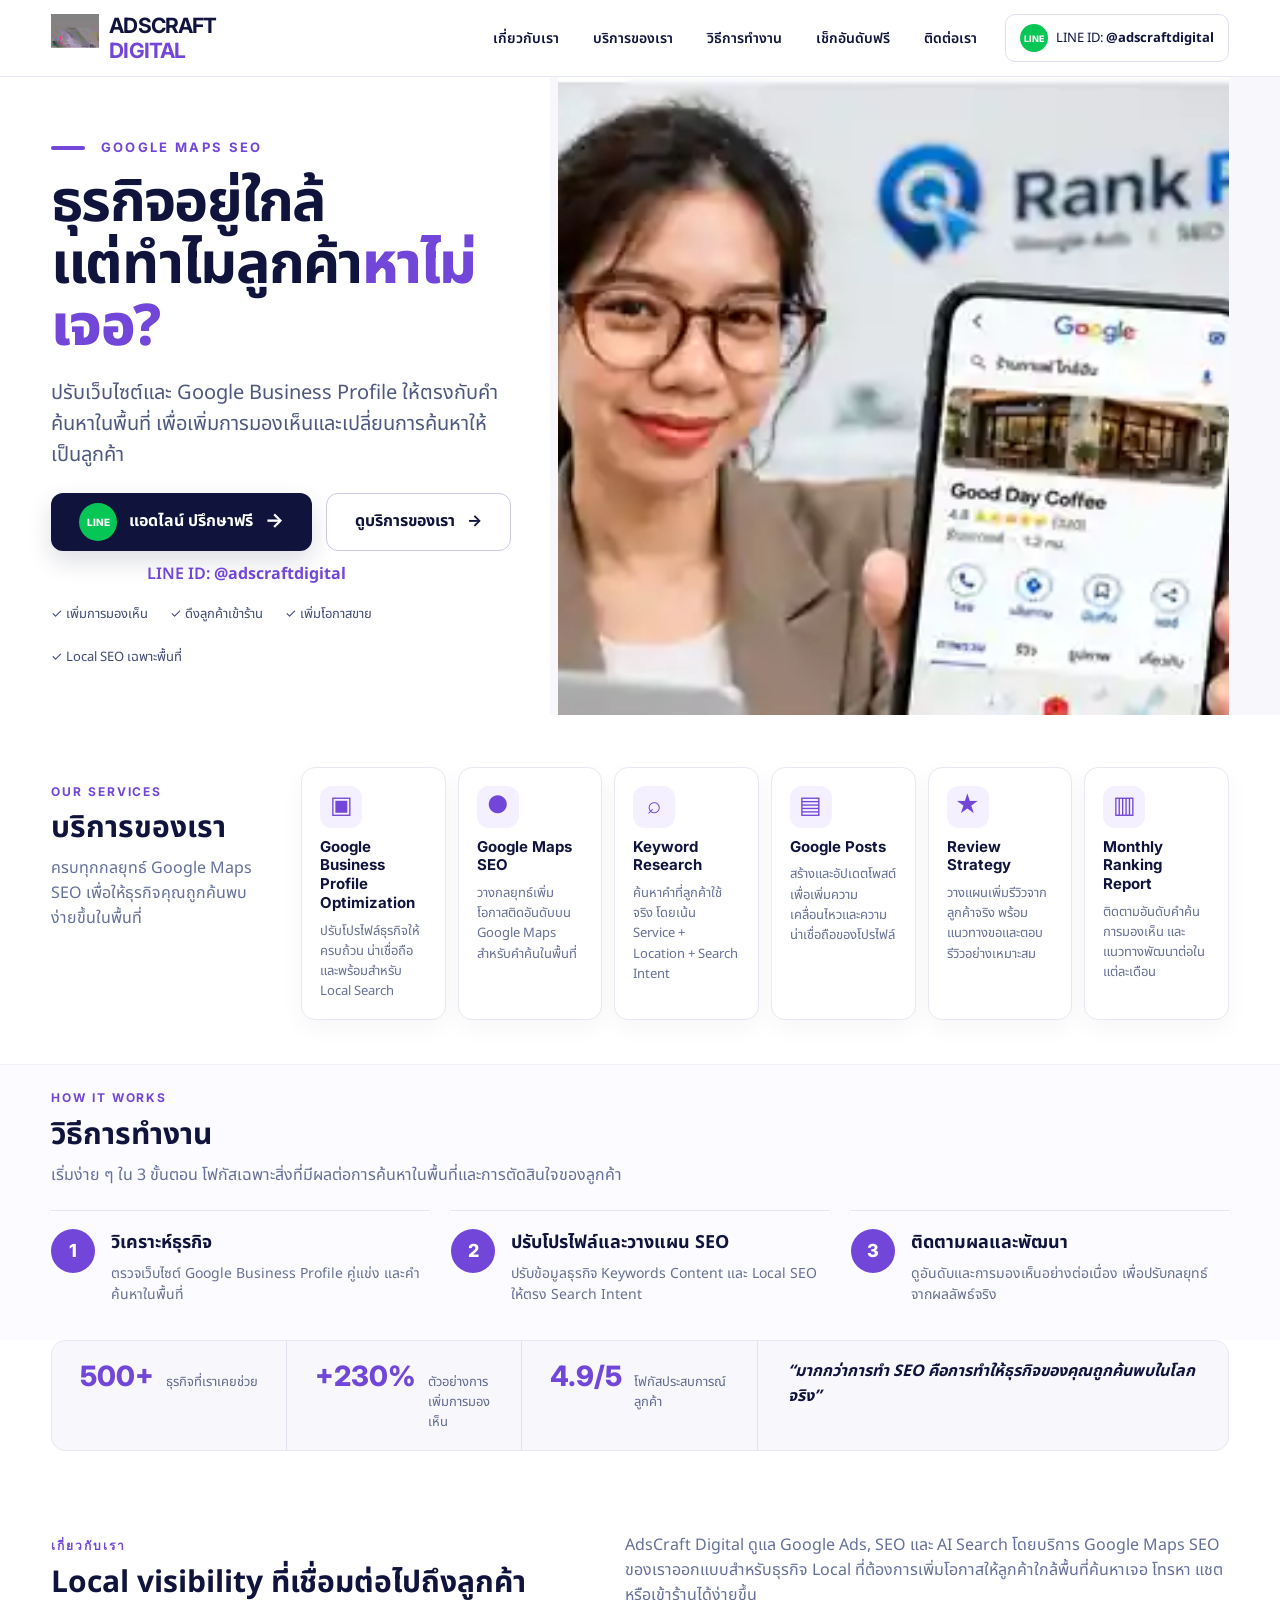
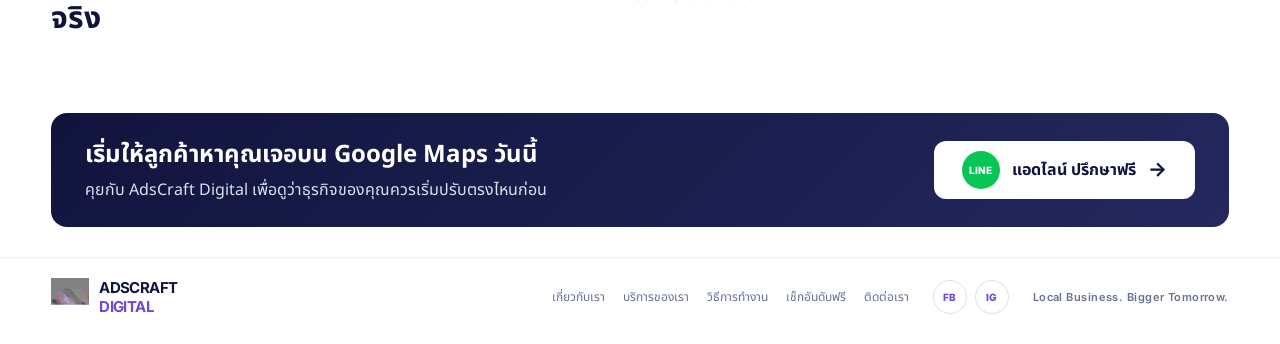
==== commit 6b19078d: "Link homepage to free Maps rank checker" ====
--- a/index.html
+++ b/index.html
@@ -50,6 +50,7 @@
       <a href="#about">เกี่ยวกับเรา</a>
       <a href="#services">บริการของเรา</a>
       <a href="#how-it-works">วิธีการทำงาน</a>
+      <a href="rank-checker.html">เช็กอันดับฟรี</a>
       <a href="https://line.me/R/ti/p/@adscraftdigital" target="_blank" rel="noopener">ติดต่อเรา</a>
     </nav>
 
@@ -261,6 +262,7 @@
       <a href="#about">เกี่ยวกับเรา</a>
       <a href="#services">บริการของเรา</a>
       <a href="#how-it-works">วิธีการทำงาน</a>
+      <a href="rank-checker.html">เช็กอันดับฟรี</a>
       <a href="https://line.me/R/ti/p/@adscraftdigital" target="_blank" rel="noopener">ติดต่อเรา</a>
     </nav>
 
@@ -275,4 +277,4 @@
 
 <script src="script.js"></script>
 </body>
-</html>+</html>
